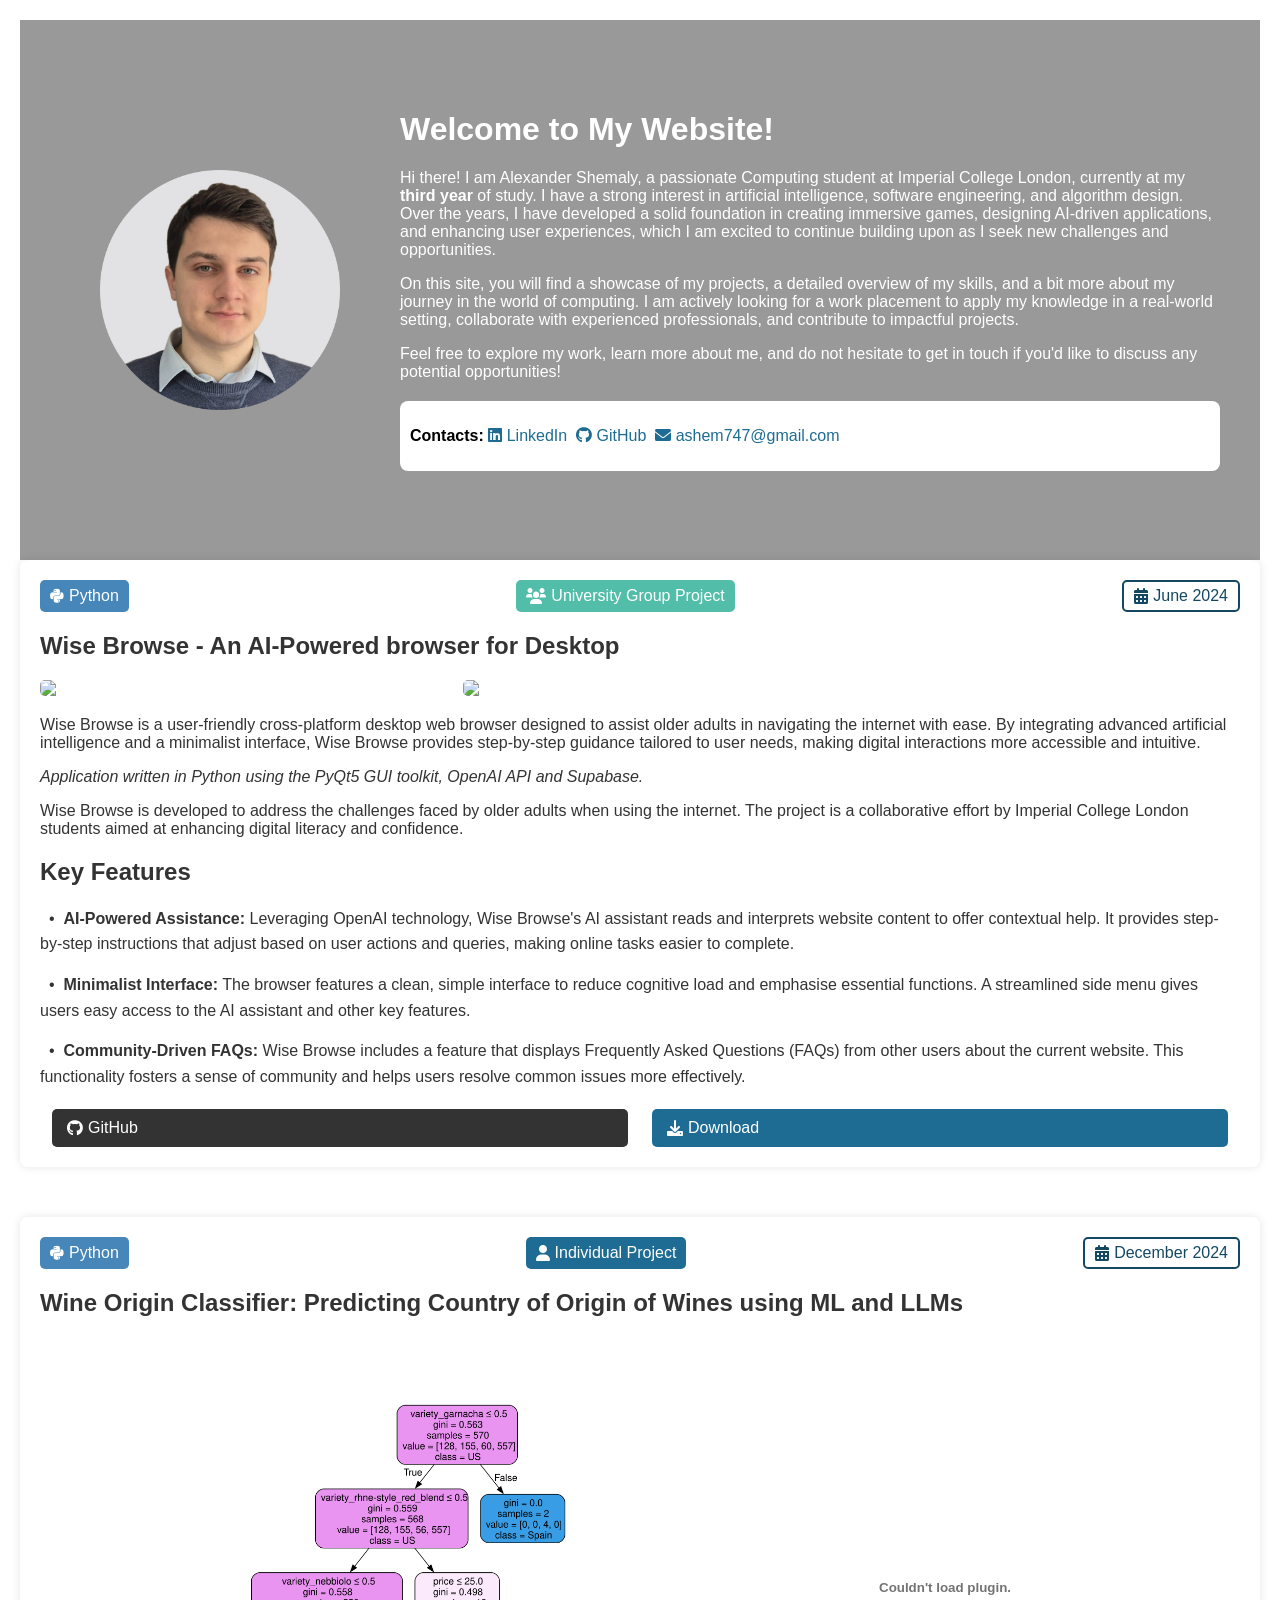
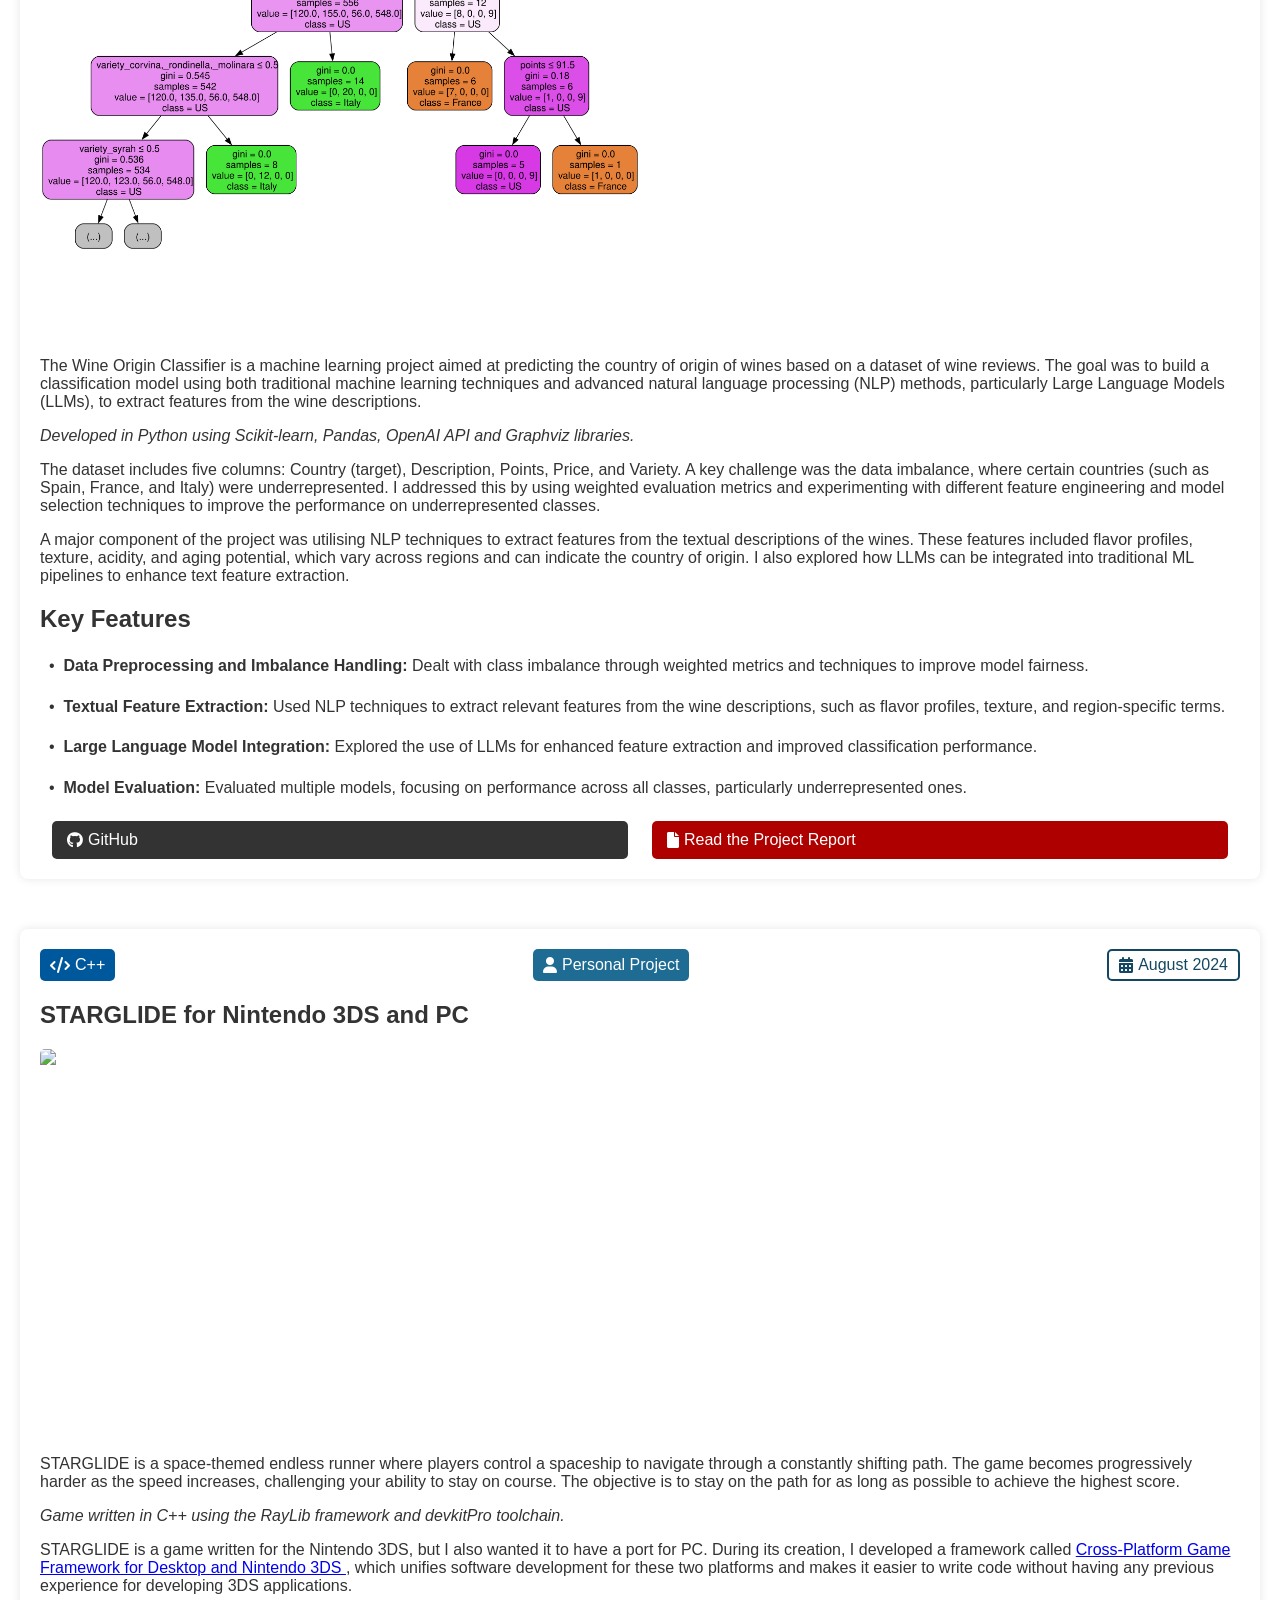
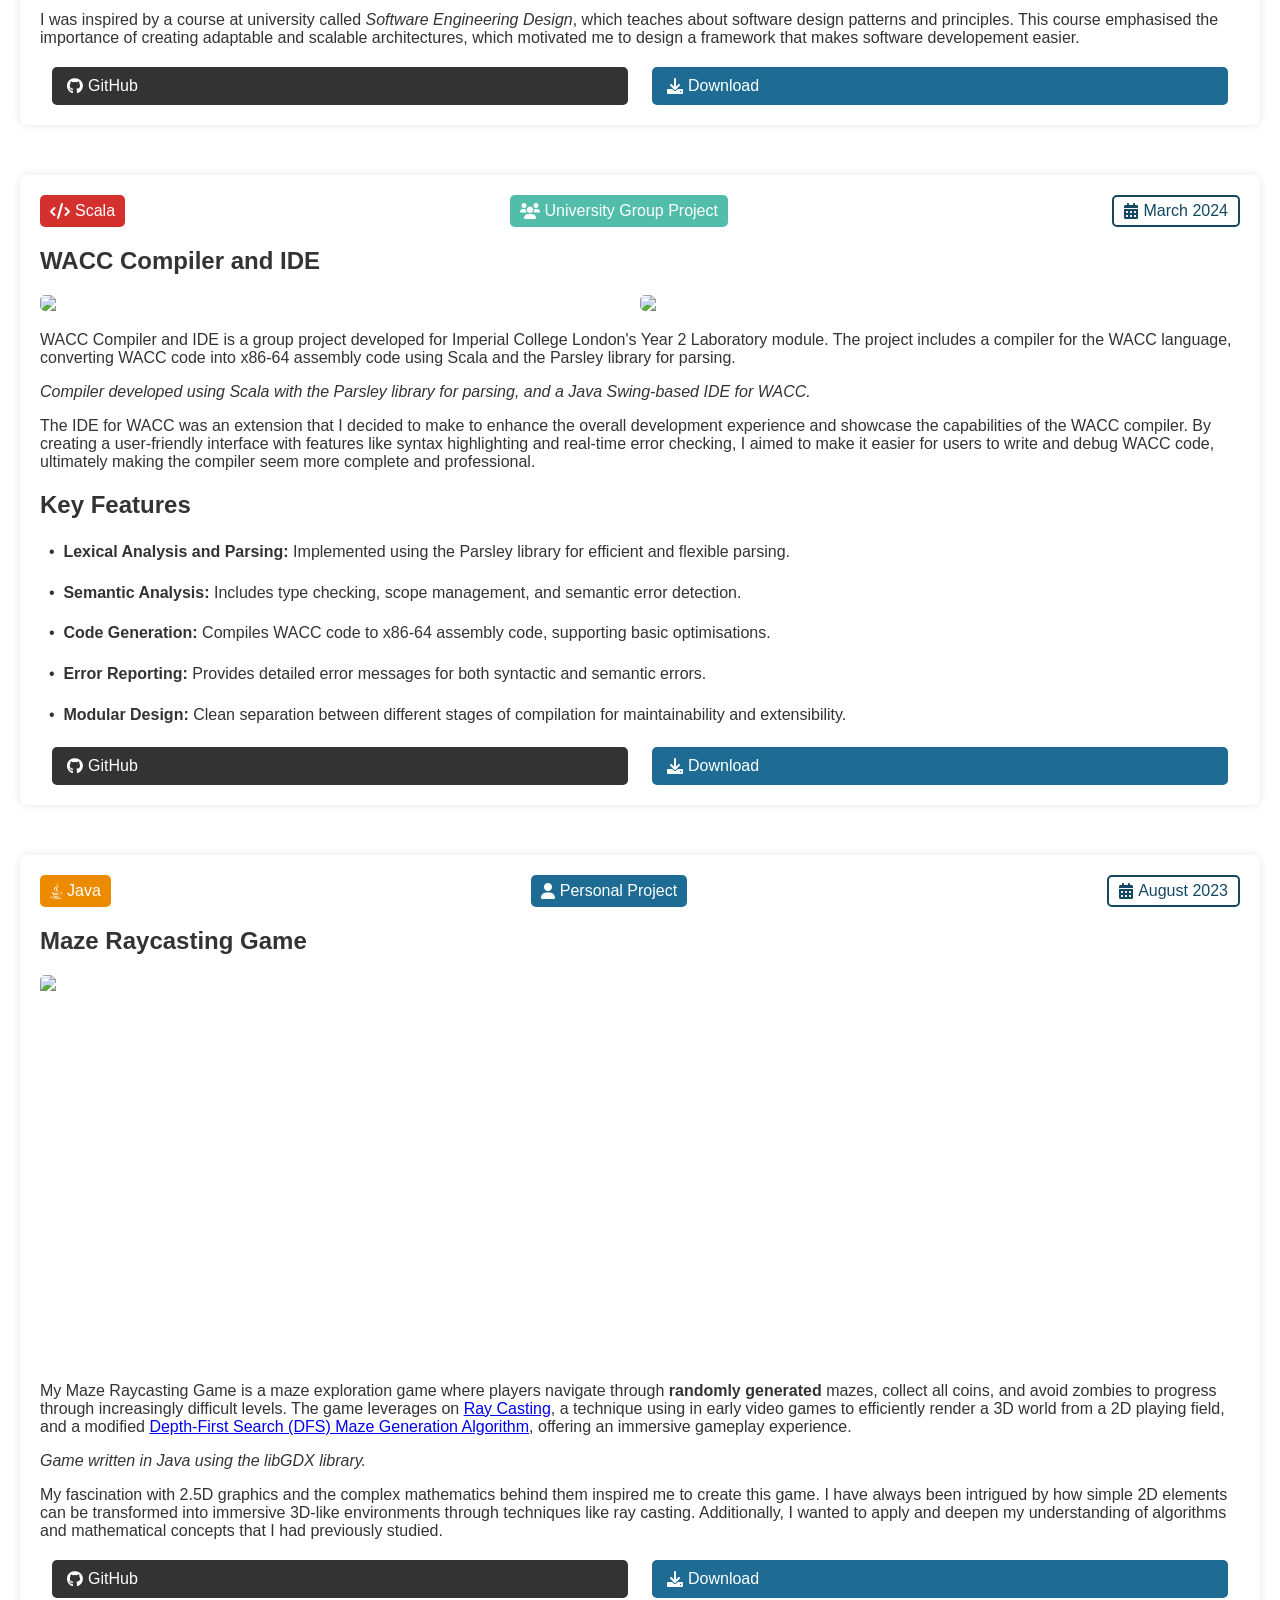
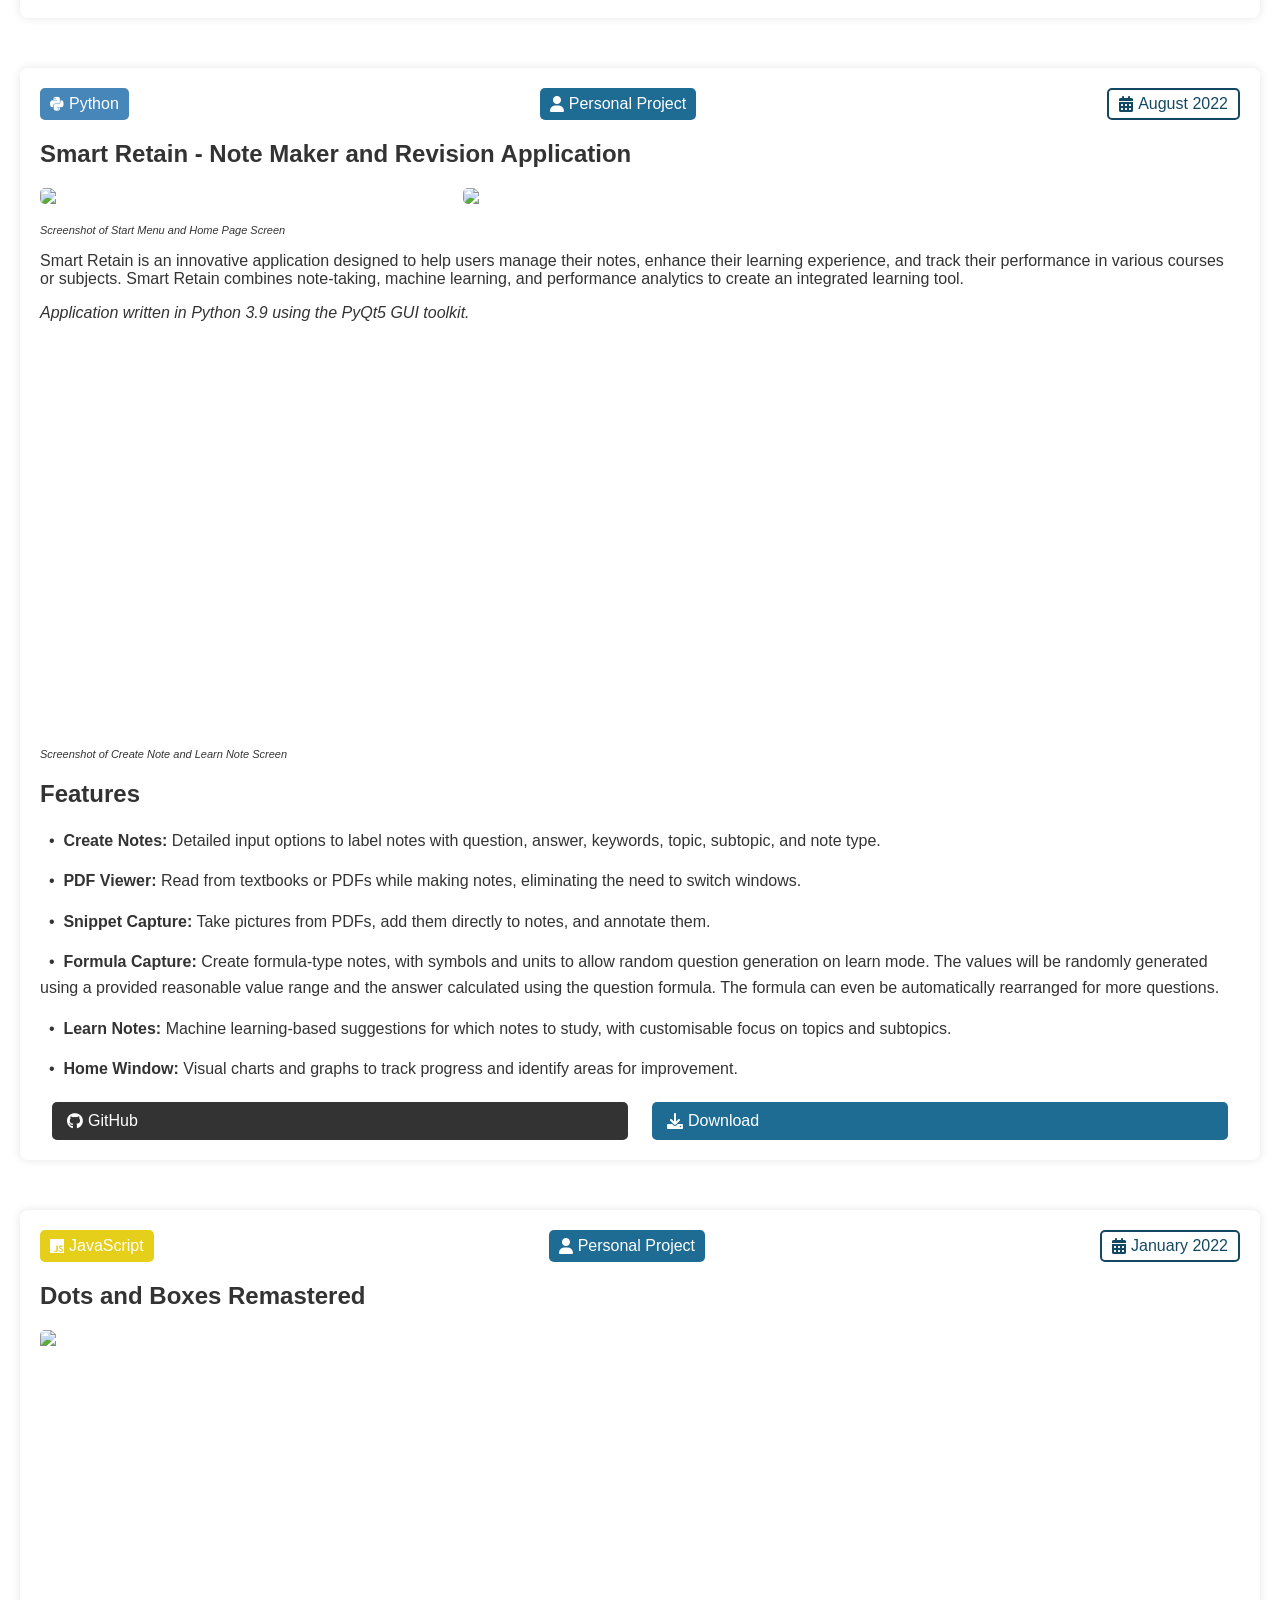
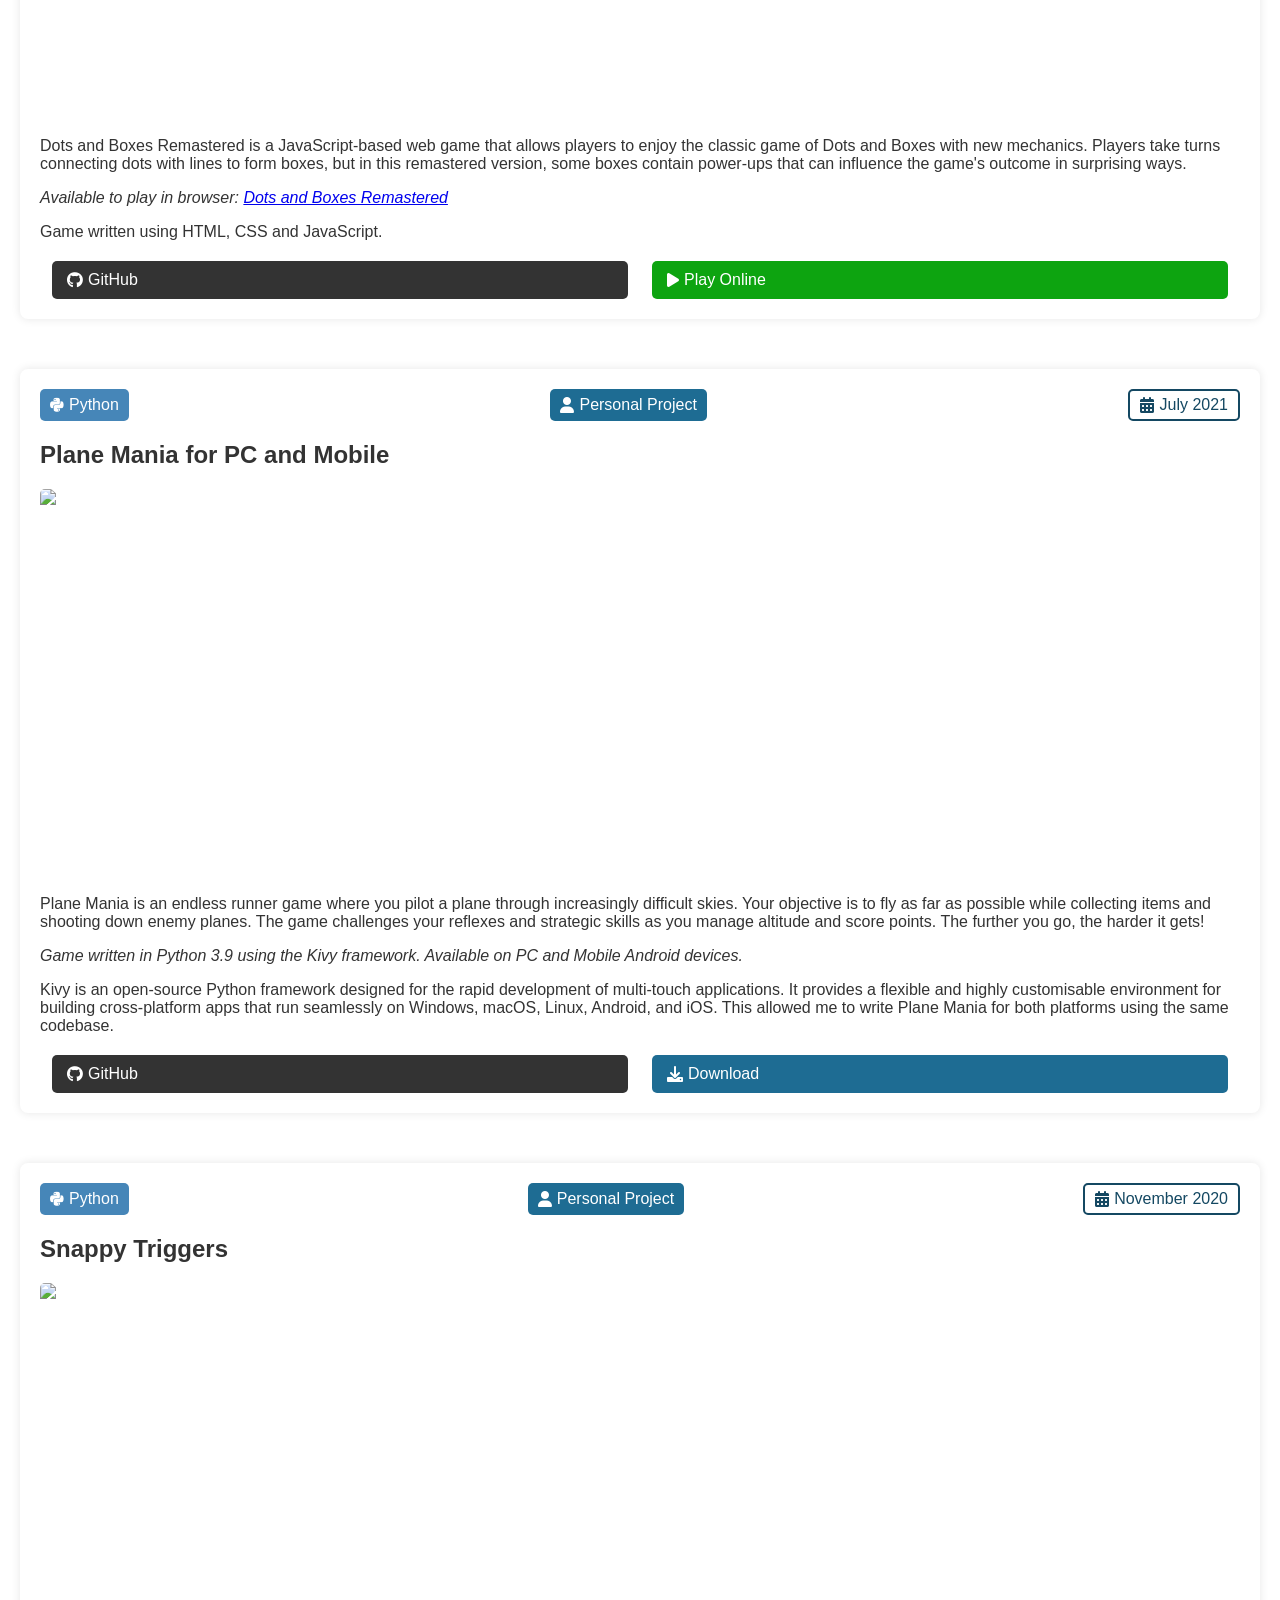
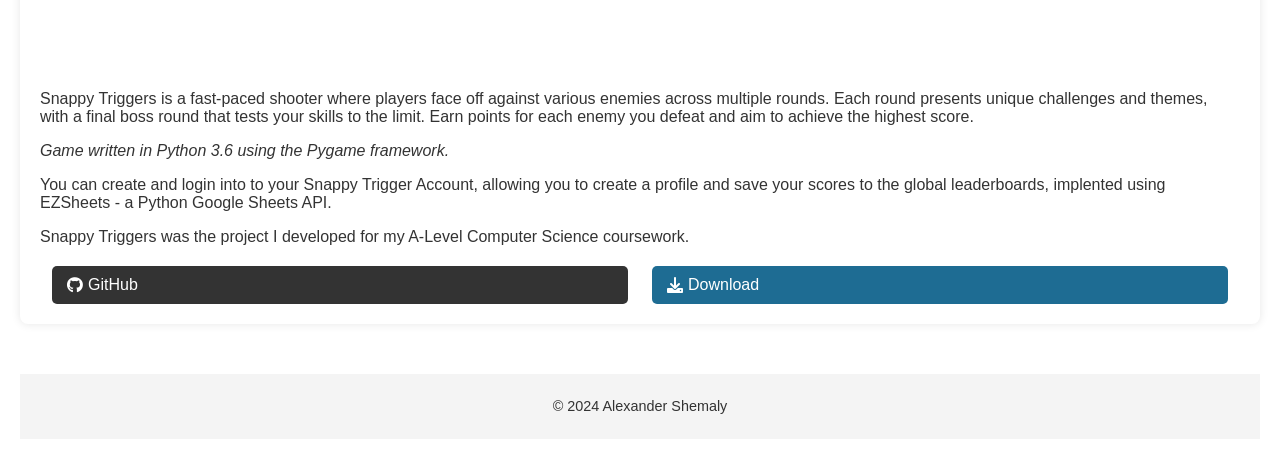
==== index.html @ 6d87bcf4 "Added Wine Origin Predictor Project" ====
<!DOCTYPE html>
<html lang="en">
<head>
    <meta charset="UTF-8">
    <meta name="viewport" content="width=device-width, initial-scale=1.0">
    <title>Alex Shem - Computing Portfolio</title>
    <link rel="stylesheet" href="styles.css">
    <link rel="icon" href="assets/icon.ico" type="image/x-icon">
    <link rel="stylesheet" href="https://cdnjs.cloudflare.com/ajax/libs/font-awesome/6.0.0-beta3/css/all.min.css">
</head>
<body>
    <div class="container">
        <img src="assets/Profile.png" class="image" id="profile">
        <div class="text">
            <h1>Welcome to My Website!</h1>
            <p>
                Hi there! I am Alexander Shemaly, a passionate Computing student at Imperial College London,
                currently at my <b>third year</b> of study. I have a strong interest in artificial intelligence, 
                software engineering, and algorithm design. Over the years, I have developed a solid foundation 
                in creating immersive games, designing AI-driven applications, and enhancing user experiences, 
                which I am excited to continue building upon as I seek new challenges and opportunities.
            </p>
            <p>
                On this site, you will find a showcase of my projects, a detailed overview of my skills, and a bit more
                about my journey in the world of computing. I am actively looking for a work placement to apply my knowledge
                in a real-world setting, collaborate with experienced professionals, and contribute to impactful projects.
            </p>
            <p>
                Feel free to explore my work, learn more about me, and do not hesitate to get in touch if you'd like to
                discuss any potential opportunities!
            </p>
            <div class="contact-info">
                <p><b>Contacts:</b>
                    <a href="https://www.linkedin.com/in/alexander-shemaly-24149a252/" class="contact-link">
                        <i class="fab fa-linkedin"></i> LinkedIn&nbsp
                    </a>
                    <a href="https://github.com/AlexShem247" class="contact-link">
                        <i class="fab fa-github"></i> GitHub&nbsp
                    </a>
                    <a href="mailto:ashem747@gmail.com" class="contact-link">
                        <i class="fas fa-envelope"></i> ashem747@gmail.com
                    </a>
                </p>
            </div>
        </div>
    </div>

        <div class="project">
            <div class="project-header">
                <div class="language" style="background: #4686b8">
                    <i class="fa-brands fa-python"></i> Python
                </div>
                <div class="project-type" style="background: #52bda9">
                    <i class="fas fa-users"></i>University Group Project
                </div>
                <div class="date">
                    <i class="fas fa-calendar-alt"></i> June 2024
                </div>
            </div>
            <h2 class="project-name">Wise Browse - An AI-Powered browser for Desktop</h2>
            <div class="project-images">
                <img src="assets/wiseBrowsePromotional.png" class="image-1">
                <img src="assets/wiseBrowseHome.png" class="image-2">
            </div>
            <div class="project-description">
                <p>
                    Wise Browse is a user-friendly cross-platform desktop web browser designed to assist older
                    adults in navigating the internet with ease. By integrating advanced artificial
                    intelligence and a minimalist interface, Wise Browse provides step-by-step
                    guidance tailored to user needs, making digital interactions more accessible
                    and intuitive.
                </p>
                <p>
                    <i>Application written in Python using the PyQt5 GUI toolkit, OpenAI API and Supabase.</i>
                </p>
    
                <p>
                    Wise Browse is developed to address the challenges faced by older adults when using the
                    internet. The project is a collaborative effort by Imperial College London students
                    aimed at enhancing digital literacy and confidence. 
                </p>

                <div class="features-container">
                    <h2>Key Features</h2>
                    <ul class="features-list">
                        <li>&nbsp;&nbsp;•&nbsp;&nbsp;<b>AI-Powered Assistance:</b> Leveraging OpenAI technology, Wise Browse's AI assistant reads and interprets website content to offer contextual help. It provides step-by-step instructions that adjust based on user actions and queries, making online tasks easier to complete.</li>
                        <li>&nbsp;&nbsp;•&nbsp;&nbsp;<b>Minimalist Interface:</b> The browser features a clean, simple interface to reduce cognitive load and emphasise essential functions. A streamlined side menu gives users easy access to the AI assistant and other key features.</li>
                        <li>&nbsp;&nbsp;•&nbsp;&nbsp;<b>Community-Driven FAQs:</b> Wise Browse includes a feature that displays Frequently Asked Questions (FAQs) from other users about the current website. This functionality fosters a sense of community and helps users resolve common issues more effectively.</li>
                    </ul>
                </div>

            </div>
            <div class="project-buttons">
                <a href="https://github.com/AlexShem247/wise-browse" class="button github-button" target="_blank">
                    <i class="fab fa-github"></i> GitHub
                </a>
                <a href="https://github.com/AlexShem247/wise-browse/releases" class="button download-button" target="_blank">
                    <i class="fas fa-download"></i> Download
                </a>
            </div>
        </div>

        <div class="project">
            <div class="project-header">
                <div class="language" style="background: #4686b8">
                    <i class="fa-brands fa-python"></i> Python
                </div>
                <div class="project-type">
                    <i class="fas fa-user"></i> Individual Project
                </div>
                <div class="date">
                    <i class="fas fa-calendar-alt"></i> December 2024
                </div>
            </div>
            <h2 class="project-name">Wine Origin Classifier: Predicting Country of Origin of Wines using ML and LLMs</h2>
            <div class="project-images">
                <img src="assets/decision_tree.png" class="image-3">
                <embed src="assets/report.pdf" width="600" height="500" type="application/pdf">
            </div>
            <div class="project-description">
                <p>
                    The Wine Origin Classifier is a machine learning project aimed at predicting the country of origin of wines based on a dataset of wine reviews. 
                    The goal was to build a classification model using both traditional machine learning techniques and advanced natural language processing (NLP) methods, 
                    particularly Large Language Models (LLMs), to extract features from the wine descriptions.
                </p>
                <p>
                    <i>Developed in Python using Scikit-learn, Pandas, OpenAI API and Graphviz libraries.</i>
                </p>
            
                <p>
                    The dataset includes five columns: Country (target), Description, Points, Price, and Variety. 
                    A key challenge was the data imbalance, where certain countries (such as Spain, France, and Italy) were underrepresented. 
                    I addressed this by using weighted evaluation metrics and experimenting with different feature engineering and model selection techniques to improve the performance on underrepresented classes.
                </p>
            
                <p>
                    A major component of the project was utilising NLP techniques to extract features from the textual descriptions of the wines. 
                    These features included flavor profiles, texture, acidity, and aging potential, which vary across regions and can indicate the country of origin.
                    I also explored how LLMs can be integrated into traditional ML pipelines to enhance text feature extraction.
                </p>
            
                <div class="features-container">
                    <h2>Key Features</h2>
                    <ul class="features-list">
                        <li>&nbsp;&nbsp;•&nbsp;&nbsp;<b>Data Preprocessing and Imbalance Handling:</b> Dealt with class imbalance through weighted metrics and techniques to improve model fairness.</li>
                        <li>&nbsp;&nbsp;•&nbsp;&nbsp;<b>Textual Feature Extraction:</b> Used NLP techniques to extract relevant features from the wine descriptions, such as flavor profiles, texture, and region-specific terms.</li>
                        <li>&nbsp;&nbsp;•&nbsp;&nbsp;<b>Large Language Model Integration:</b> Explored the use of LLMs for enhanced feature extraction and improved classification performance.</li>
                        <li>&nbsp;&nbsp;•&nbsp;&nbsp;<b>Model Evaluation:</b> Evaluated multiple models, focusing on performance across all classes, particularly underrepresented ones.</li>                    </ul>
                </div>
    
            </div>
            <div class="project-buttons">
                <a href="https://github.com/AlexShem247/wine-origin-classifier" class="button github-button" target="_blank">
                    <i class="fab fa-github"></i> GitHub
                </a>
                <a href="https://github.com/AlexShem247/wine-origin-classifier/blob/main/report/report.pdf" class="button read-button" target="_blank">
                    <i class="fa-solid fa-file"></i> Read the Project Report
                </a>
            </div>
        </div>
    
    <div class="project">
        <div class="project-header">
            <div class="language" style="background: #00589c">
                <i class="fas fa-code"></i> C++
            </div>
            <div class="project-type">
                <i class="fas fa-user"></i> Personal Project
            </div>
            <div class="date">
                <i class="fas fa-calendar-alt"></i> August 2024
            </div>
        </div>
        <h2 class="project-name">STARGLIDE for Nintendo 3DS and PC</h2>
        <div class="project-images">
            <img src="assets/starglideHome.png" class="image-1">
            <video autoplay loop muted width="100%" class="image-2" poster="assets/starglideThumbnail.png">
                <source src="assets/starglideDemo.webm" type="video/webm">
                Your browser does not support the video tag.
            </video>
        </div>
        <div class="project-description">
            <p>
                STARGLIDE is a space-themed endless runner where players control a spaceship to
                navigate through a constantly shifting path. The game becomes progressively
                harder as the speed increases, challenging your ability to stay on course.
                The objective is to stay on the path for as long as possible to achieve the
                highest score.
            </p>
            <p>
                <i>Game written in C++ using the RayLib framework and devkitPro toolchain.</i>
            </p>

            <p>
                STARGLIDE is a game written for the Nintendo 3DS, but I also wanted it to have
                a port for PC. During its creation, I developed a framework called
                <a href="https://github.com/AlexShem247/desktop-3ds-game-framework">
                    Cross-Platform Game Framework for Desktop and Nintendo 3DS
                </a>
                , which unifies software
                development for these two platforms and makes it easier to write code without having any previous
                experience for developing 3DS applications.
            </p>

            <p>
                I was inspired by a course at university called <i>Software Engineering Design</i>, which teaches about
                software design patterns and principles. This course emphasised the importance of creating adaptable
                and scalable architectures, which motivated me to design a framework that makes software developement easier.
            </p>
        </div>
        <div class="project-buttons">
            <a href="https://github.com/AlexShem247/starglide-3ds" class="button github-button" target="_blank">
                <i class="fab fa-github"></i> GitHub
            </a>
            <a href="https://github.com/AlexShem247/starglide-3ds/releases" class="button download-button" target="_blank">
                <i class="fas fa-download"></i> Download
            </a>
        </div>
    </div>

    <div class="project">
        <div class="project-header">
            <div class="language" style="background: #d4302e">
                <i class="fas fa-code"></i> Scala
            </div>
            <div class="project-type" style="background: #52bda9">
                <i class="fas fa-users"></i>University Group Project
            </div>
            <div class="date">
                <i class="fas fa-calendar-alt"></i> March 2024
            </div>
        </div>
        <h2 class="project-name">WACC Compiler and IDE</h2>
        <div class="project-images">
            <img src="assets/waccEditor.png" class="image-3">
            <img src="assets/waccRun.png" class="image-3">
        </div>
        <div class="project-description">
            <p>
                WACC Compiler and IDE is a group project developed for Imperial College London's Year 2 Laboratory module. 
                The project includes a compiler for the WACC language, converting WACC code into x86-64 assembly code using 
                Scala and the Parsley library for parsing.
            </p>
            <p>
                <i>Compiler developed using Scala with the Parsley library for parsing, and a Java Swing-based IDE for WACC.</i>
            </p>

            <p>
                The IDE for WACC was an extension that I decided to make to enhance the overall development experience and
                showcase the capabilities of the WACC compiler. By creating a user-friendly interface with features like
                syntax highlighting and real-time error checking, I aimed to make it easier for users to write and debug
                WACC code, ultimately making the compiler seem more complete and professional.
            </p>
    
            <div class="features-container">
                <h2>Key Features</h2>
                <ul class="features-list">
                    <li>&nbsp;&nbsp;•&nbsp;&nbsp;<b>Lexical Analysis and Parsing:</b> Implemented using the Parsley library for efficient and flexible parsing.</li>
                    <li>&nbsp;&nbsp;•&nbsp;&nbsp;<b>Semantic Analysis:</b> Includes type checking, scope management, and semantic error detection.</li>
                    <li>&nbsp;&nbsp;•&nbsp;&nbsp;<b>Code Generation:</b> Compiles WACC code to x86-64 assembly code, supporting basic optimisations.</li>
                    <li>&nbsp;&nbsp;•&nbsp;&nbsp;<b>Error Reporting:</b> Provides detailed error messages for both syntactic and semantic errors.</li>
                    <li>&nbsp;&nbsp;•&nbsp;&nbsp;<b>Modular Design:</b> Clean separation between different stages of compilation for maintainability and extensibility.</li>
                </ul>
            </div>

        </div>
        <div class="project-buttons">
            <a href="https://github.com/AlexShem247/wacc-compiler" class="button github-button" target="_blank">
                <i class="fab fa-github"></i> GitHub
            </a>
            <a href="https://github.com/AlexShem247/wacc-compiler/releases" class="button download-button" target="_blank">
                <i class="fas fa-download"></i> Download
            </a>
        </div>
    </div>

    <div class="project">
        <div class="project-header">
            <div class="language" style="background: #ED8B00">
                <i class="fa-brands fa-java"></i> Java
            </div>
            <div class="project-type">
                <i class="fas fa-user"></i> Personal Project
            </div>
            <div class="date">
                <i class="fas fa-calendar-alt"></i> August 2023
            </div>
        </div>
        <h2 class="project-name">Maze Raycasting Game</h2>
        <div class="project-images">
            <img src="assets/raycastingHome.png" class="image-1">
            <video autoplay loop muted width="100%" class="image-2" poster="assets/raycastingThumbnail.png">
                <source src="assets/raycastingDemo.webm" type="video/webm">
                Your browser does not support the video tag.
            </video>
        </div>
        <div class="project-description">
            <p>
                My Maze Raycasting Game is a maze exploration game where players navigate through
                <b>randomly generated</b> mazes, collect all coins, and avoid zombies to progress
                through increasingly difficult levels. The game leverages on
                <a href="https://en.wikipedia.org/wiki/Ray_casting">Ray Casting</a>, a technique using in early video games to efficiently render a 3D world from a 2D
                playing field, and a modified
                <a href = "https://en.wikipedia.org/wiki/Maze_generation_algorithm">Depth-First Search (DFS) Maze Generation Algorithm</a>, offering an immersive gameplay experience.
            </p>
            <p>
                <i>Game written in Java using the libGDX library.</i>
            </p>

            <p>
                My fascination with 2.5D graphics and the complex mathematics behind them inspired me to create this game.
                I have always been intrigued by how simple 2D elements can be transformed into immersive 3D-like environments
                through techniques like ray casting. Additionally, I wanted to apply and deepen my understanding of algorithms
                and mathematical concepts that I had previously studied.
            </p>
        </div>
        <div class="project-buttons">
            <a href="https://github.com/AlexShem247/maze-raycasting-game" class="button github-button" target="_blank">
                <i class="fab fa-github"></i> GitHub
            </a>
            <a href="https://github.com/AlexShem247/maze-raycasting-game/releases" class="button download-button" target="_blank">
                <i class="fas fa-download"></i> Download
            </a>
        </div>
    </div>

    <div class="project">
        <div class="project-header">
            <div class="language" style="background: #4686b8">
                <i class="fa-brands fa-python"></i> Python
            </div>
            <div class="project-type">
                <i class="fas fa-user"></i> Personal Project
            </div>
            <div class="date">
                <i class="fas fa-calendar-alt"></i> August 2022
            </div>
        </div>
        <h2 class="project-name">Smart Retain - Note Maker and Revision Application</h2>
        <div class="project-images">
            <img src="assets/smartRetainMenu.png" class="image-1">
            <img src="assets/smartRetainHome.png" class="image-2">
        </div>
        <div class="project-description">
            <p class = "imageDesc">Screenshot of Start Menu and Home Page Screen</p>
            <p>
                Smart Retain is an innovative application designed to help users manage their notes, enhance
                their learning experience, and track their performance in various courses or subjects. Smart
                Retain combines note-taking, machine learning, and performance analytics to create an integrated
                learning tool.
            </p>
            <p>
                <i>Application written in Python 3.9 using the PyQt5 GUI toolkit.</i>
            </p>

            <div class="project-images">
                <video autoplay loop muted width="100%" class="image-2" poster="assets/smartRetainEditThumbnail.png">
                    <source src="assets/smartRetainEditDemo.webm" type="video/webm">
                    Your browser does not support the video tag.
                </video>
            <video autoplay loop muted width="100%" class="image-1" poster="assets/smartRetainLearnThumbnail.png">
                <source src="assets/smartRetainLearnDemo.webm" type="video/webm">
                Your browser does not support the video tag.
            </video>
            </div>
            <p class = "imageDesc">Screenshot of Create Note and Learn Note Screen</p>

            <p>
                <div class="features-container">
                    <h2>Features</h2>
                    <ul class="features-list">
                        <li>&nbsp&nbsp•&nbsp&nbsp<b>Create Notes:</b> Detailed input options to label notes with question, answer, keywords, topic, subtopic, and note type.</li>
                        <li>&nbsp&nbsp•&nbsp&nbsp<b>PDF Viewer:</b> Read from textbooks or PDFs while making notes, eliminating the need to switch windows.</li>
                        <li>&nbsp&nbsp•&nbsp&nbsp<b>Snippet Capture:</b> Take pictures from PDFs, add them directly to notes, and annotate them.</li>
                        <li>&nbsp&nbsp•&nbsp&nbsp<b>Formula Capture:</b> Create formula-type notes, with symbols and units to allow random question generation on learn mode. The values will 
                            be randomly generated using a provided reasonable value range and the answer calculated using the question formula. The formula can even be automatically rearranged for more questions.</li>
                        <li>&nbsp&nbsp•&nbsp&nbsp<b>Learn Notes:</b> Machine learning-based suggestions for which notes to study, with customisable focus on topics and subtopics.</li>
                        <li>&nbsp&nbsp•&nbsp&nbsp<b>Home Window:</b> Visual charts and graphs to track progress and identify areas for improvement.</li>
                    </ul>
                </div>
            </p>
        </div>
        <div class="project-buttons">
            <a href="https://github.com/AlexShem247/note-and-flashcard-maker" class="button github-button" target="_blank">
                <i class="fab fa-github"></i> GitHub
            </a>
            <a href="https://github.com/AlexShem247/note-and-flashcard-maker/releases" class="button download-button" target="_blank">
                <i class="fas fa-download"></i> Download
            </a>
        </div>
    </div>

    <div class="project">
        <div class="project-header">
            <div class="language" style="background: #e6cf1b">
                <i class="fa-brands fa-js"></i> JavaScript
            </div>
            <div class="project-type">
                <i class="fas fa-user"></i> Personal Project
            </div>
            <div class="date">
                <i class="fas fa-calendar-alt"></i> January 2022
            </div>
        </div>
        <h2 class="project-name">Dots and Boxes Remastered</h2>
        <div class="project-images">
            <img src="assets/dotsAndBoxesLogo.png" class="image-1">
            <video autoplay loop muted width="100%" class="image-2" poster="assets/dotsAndBoxesThumbnail.png">
                <source src="assets/dotsAndBoxesDemo.webm" type="video/webm">
                Your browser does not support the video tag.
            </video>
        </div>
        <div class="project-description">
            <p>
                Dots and Boxes Remastered is a JavaScript-based web game that allows players to enjoy the classic
                game of Dots and Boxes with new mechanics. Players take turns connecting dots with lines to form boxes,
                but in this remastered version, some boxes contain power-ups that can influence the game's outcome in
                surprising ways.
            </p>
            <p>
                <i>Available to play in browser: <a href="https://alexshem247.github.io/dots-and-boxes-remastered/">Dots and Boxes Remastered</a></i>
            </p>

            <p>
                Game written using HTML, CSS and JavaScript. 
            </p>
        </div>
        <div class="project-buttons">
            <a href="https://github.com/AlexShem247/dots-and-boxes-remastered" class="button github-button" target="_blank">
                <i class="fab fa-github"></i> GitHub
            </a>
            <a href="https://alexshem247.github.io/dots-and-boxes-remastered/" class="button play-button" target="_blank">
                <i class="fas fa-play"></i> Play Online
            </a>
        </div>
    </div>

    <div class="project">
        <div class="project-header">
            <div class="language" style="background: #4686b8">
                <i class="fa-brands fa-python"></i> Python
            </div>
            <div class="project-type">
                <i class="fas fa-user"></i> Personal Project
            </div>
            <div class="date">
                <i class="fas fa-calendar-alt"></i> July 2021
            </div>
        </div>
        <h2 class="project-name">Plane Mania for PC and Mobile</h2>
        <div class="project-images">
            <img src="assets/planeManiaHome.png" class="image-1">
            <video autoplay loop muted width="100%" class="image-2" poster="assets/planeManiaThumbnail.png">
                <source src="assets/planeManiaDemo.webm" type="video/webm">
                Your browser does not support the video tag.
            </video>
        </div>
        <div class="project-description">
            <p>
                Plane Mania is an endless runner game where you pilot a plane through increasingly difficult skies.
                Your objective is to fly as far as possible while collecting items and shooting down enemy planes.
                The game challenges your reflexes and strategic skills as you manage altitude and score points.
                The further you go, the harder it gets!
            </p>

            <p>
                <i>Game written in Python 3.9 using the Kivy framework. Available on PC and Mobile Android devices.</i>
            </p>
            <p>
                Kivy is an open-source Python framework designed for the rapid development of multi-touch applications.
                It provides a flexible and highly customisable environment for building cross-platform apps that run
                seamlessly on Windows, macOS, Linux, Android, and iOS. This allowed me to write Plane Mania for both
                platforms using the same codebase.
            </p>
        </div>
        <div class="project-buttons">
            <a href="https://github.com/AlexShem247/plane-mania" class="button github-button" target="_blank">
                <i class="fab fa-github"></i> GitHub
            </a>
            <a href="https://github.com/AlexShem247/plane-mania/releases" class="button download-button" target="_blank">
                <i class="fas fa-download"></i> Download
            </a>
        </div>
    </div>

    <div class="project">
        <div class="project-header">
            <div class="language" style="background: #4686b8">
                <i class="fa-brands fa-python"></i> Python
            </div>
            <div class="project-type">
                <i class="fas fa-user"></i> Personal Project
            </div>
            <div class="date">
                <i class="fas fa-calendar-alt"></i> November 2020
            </div>
        </div>
        <h2 class="project-name">Snappy Triggers</h2>
        <div class="project-images">
            <img src="assets/snappyTriggersHome.png" class="image-1">
            <video autoplay loop muted width="100%" class="image-2" poster="assets/snappyTriggersThumbnail.png">
                <source src="assets/snappyTriggersDemo.webm" type="video/webm">
                Your browser does not support the video tag.
            </video>
        </div>
        <div class="project-description">
            <p>
                Snappy Triggers is a fast-paced shooter where players face off against various enemies across multiple
                rounds. Each round presents unique challenges and themes, with a final boss round that tests your skills
                to the limit. Earn points for each enemy you defeat and aim to achieve the highest score.
            </p>

            <p>
                <i>Game written in Python 3.6 using the Pygame framework.</i>
            </p>
            <p>
                You can create and login into to your Snappy Trigger Account, allowing you to create
                a profile and save your scores to the global leaderboards, implented using EZSheets -
                a Python Google Sheets API.
            </p>
            <p>Snappy Triggers was the project I developed for my A-Level Computer Science coursework.</p>
        </div>
        <div class="project-buttons">
            <a href="https://github.com/AlexShem247/snappy-triggers" class="button github-button" target="_blank">
                <i class="fab fa-github"></i> GitHub
            </a>
            <a href="https://github.com/AlexShem247/snappy-triggers/releases" class="button download-button" target="_blank">
                <i class="fas fa-download"></i> Download
            </a>
        </div>
    </div>
    
</body>
<footer>
    <p>&copy; 2024 Alexander Shemaly</p>
</footer>
</html>
---- styles.css ----
body {
    font-family: Arial, sans-serif;
    margin: 20px;
    color: #333;
}

header {
    background-color: #f4f4f4;
    padding: 10px;
    text-align: center;
}

main {
    margin: 20px 0;
}

footer {
    background-color: #f4f4f4;
    padding: 10px;
    text-align: center;
    font-size: 0.9em;
}

#profile {
    width: 20%; /* Adjust the percentage as needed */
    height: auto; /* Maintain aspect ratio */
    margin-left: 5%; /* Space between the image and text */
    margin-right: 5%; /* Space between the image and text */
}

.container {
    display: flex;
    align-items: center;
    background-image: url("assets/london.png"); /* Path to your background image */
    background-size: cover; /* Scale the image to cover the container */
    background-position: center; /* Center the image within the container */
    background-repeat: no-repeat; /* Prevent the image from repeating */
    padding: 20px; /* Add some padding to make sure content doesn't touch edges */
    background-color: rgba(0, 0, 0, 0.4);
    background-blend-mode: multiply;
    min-height: 500px;
}



.text {
    color: white;
    max-width: calc(70% - 20px);
}

.project {
    background: #fff;
    padding: 20px;
    border-radius: 8px;
    box-shadow: 0 0 10px rgba(0, 0, 0, 0.1);
    max-width: 1200px;
    margin: 0 auto;
    margin-bottom: 50px;
}

.project-header {
    display: flex;
    justify-content: space-between;
    margin-bottom: 20px;
}

.project-header div {
    display: flex;
    align-items: center;
    padding: 5px 10px;
    border-radius: 5px;
}

.project-header i {
    margin-right: 5px;
}

.language {
    background: #1e6c93; 
    color: white;
}

.project-type {
    background: #1e6c93;
    color: white;
}

.date {
    background: white; 
    color: #144862;
    border-color: #144862;
    border-style: solid;
    border-width: 2px;
}

.project-name {
    font-size: 24px;
    margin-bottom: 20px;
}

.project-images {
    display: flex;
    margin-bottom: 20px;
}

.project-images img {
    border-radius: 5px;
    margin-right: 10px;
}

.image-1 {
    width: 35%; 
}

.image-2 {
    width: 65%;
}

.image-3 {
    width: 50%;
}

.project-description {
    margin-bottom: 20px;
}

.project-buttons {
    display: flex;
    justify-content: space-between;
}

.button {
    display: flex;
    align-items: center;
    text-decoration: none;
    color: #fff;
    padding: 10px 15px;
    border-radius: 5px;
    font-size: 16px;
    width: 50%;
    margin-left: 1%;
    margin-right: 1%;
}

.github-button {
    background: #333; /* GitHub button background */
}

.download-button {
    background: #1e6c93; /* Download button background */
}

.play-button {
    background: #0da410; /* Download button background */
}

.read-button {
    background: #af0000; /* Download button background */
}

.button i {
    margin-right: 5px;
}

.contact-info {
    background-color: #fff; /* White background */
    color: #000; /* Black text */
    border-radius: 8px; /* Optional: rounded corners */
    padding: 10px;
    height: 50px;
    margin: 20px auto; /* Center horizontally with margin */
}

.contact-info a {
    color: #1e6c93; /* Blue color for links */
    text-decoration: none; /* Remove underline from links */
}

.contact-info a:hover {
    text-decoration: underline; /* Underline on hover */
}

.features-list {
    list-style-type: none;
    padding: 0;
}

.features-list li {
    margin-bottom: 15px;
    line-height: 1.6;
}

.imageDesc {
    font-size: 11px;
    font-style: italic;
}
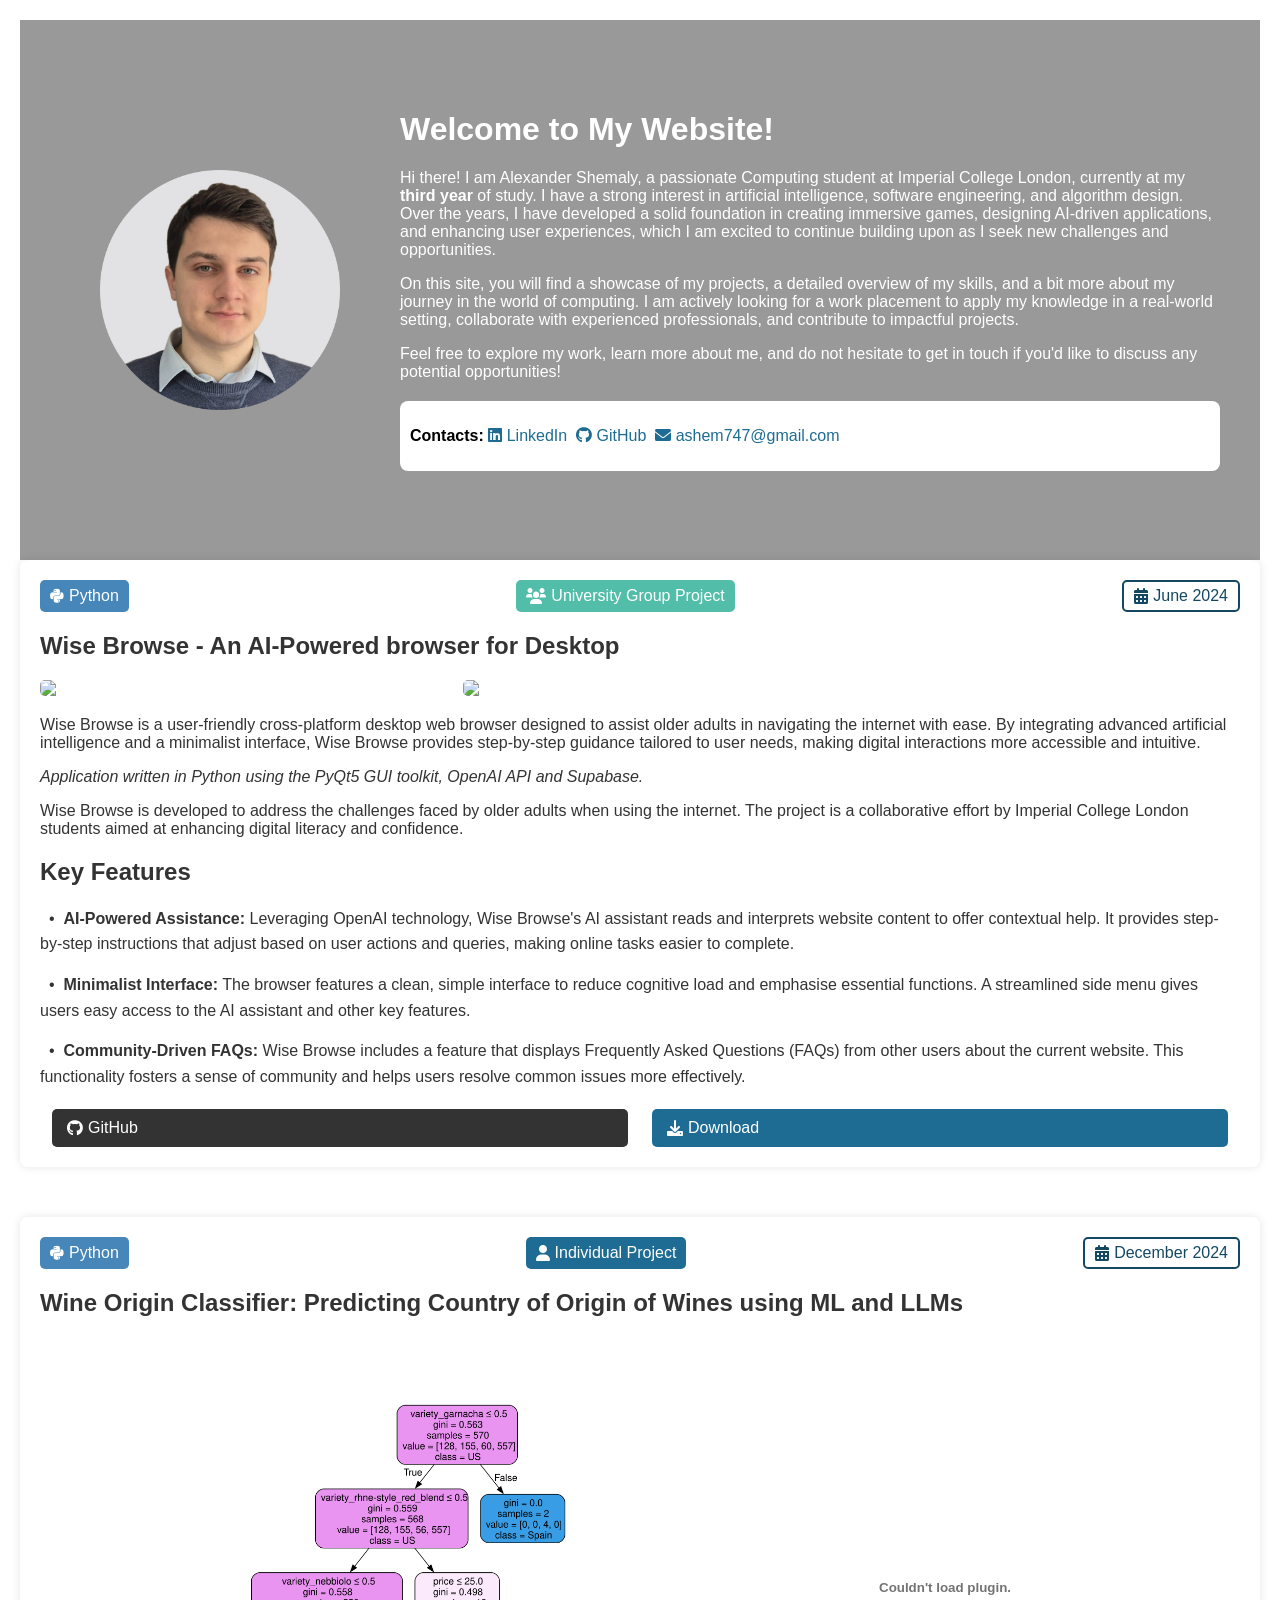
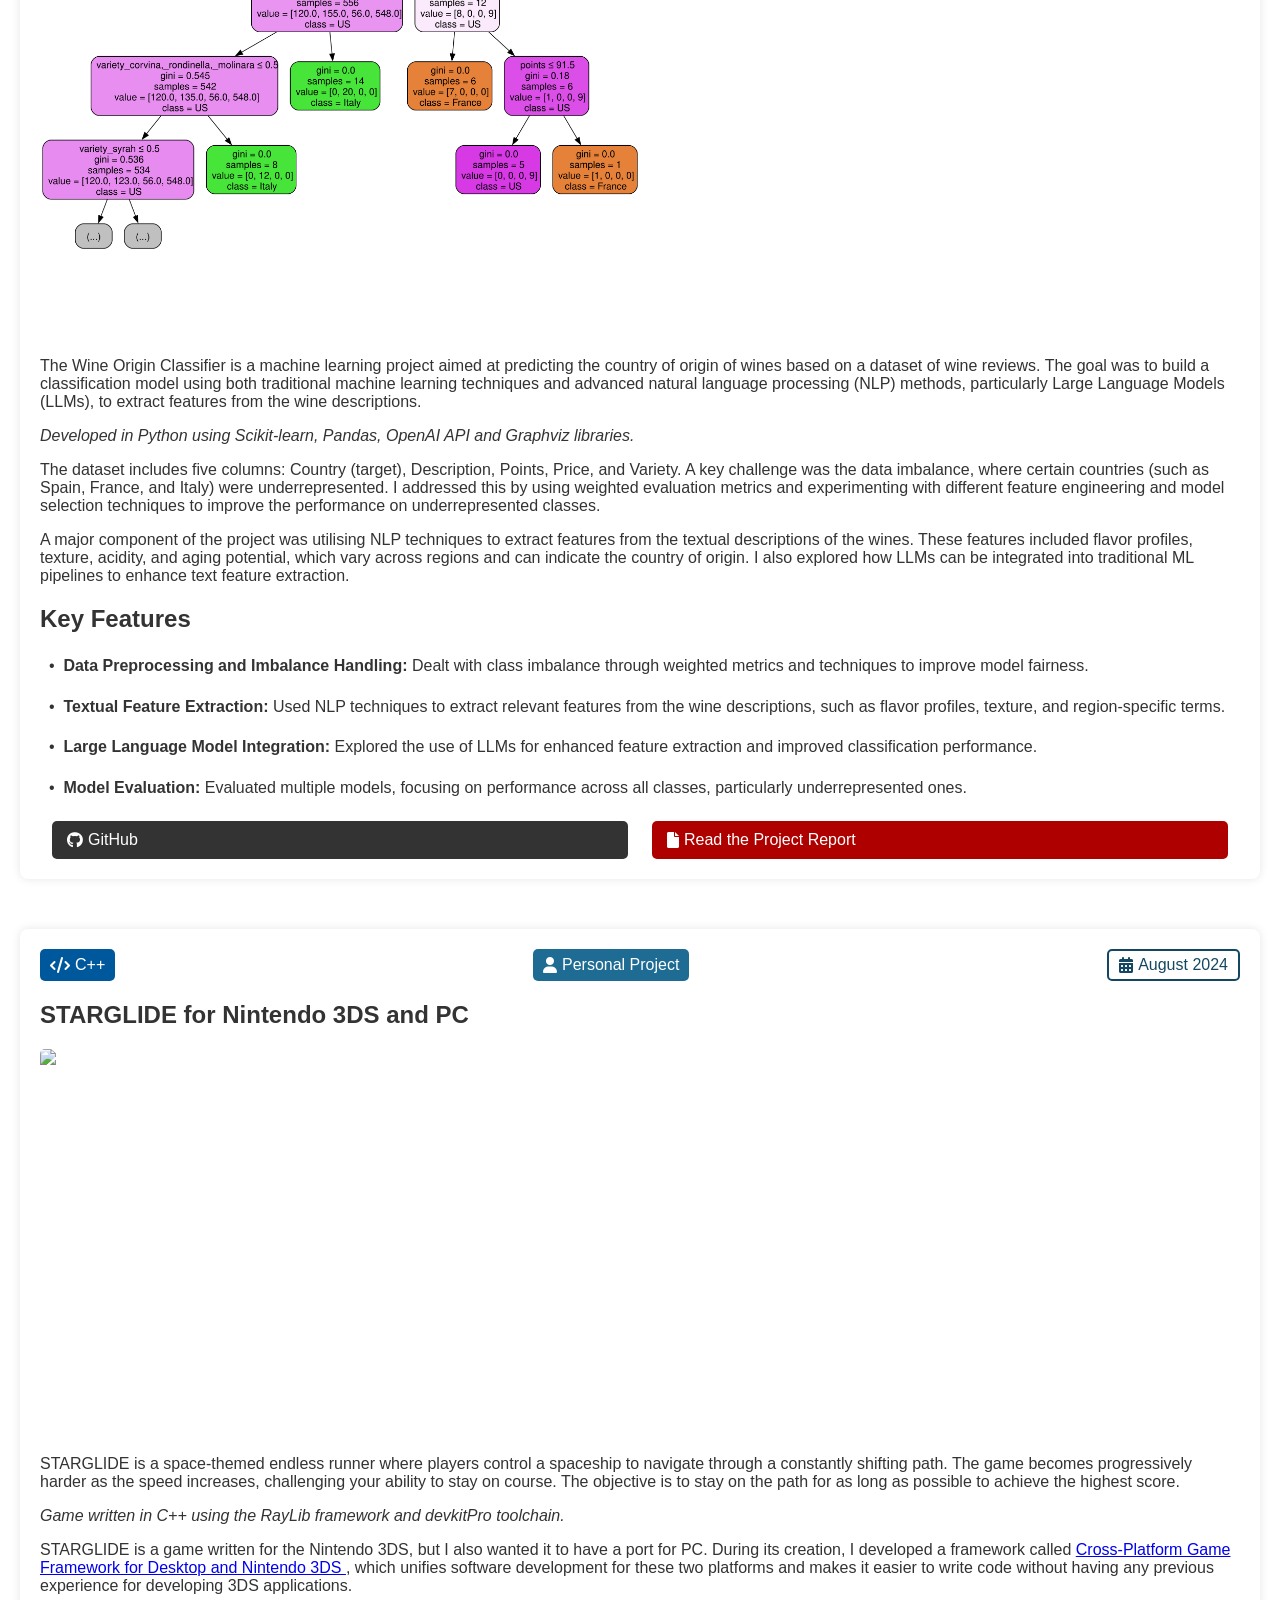
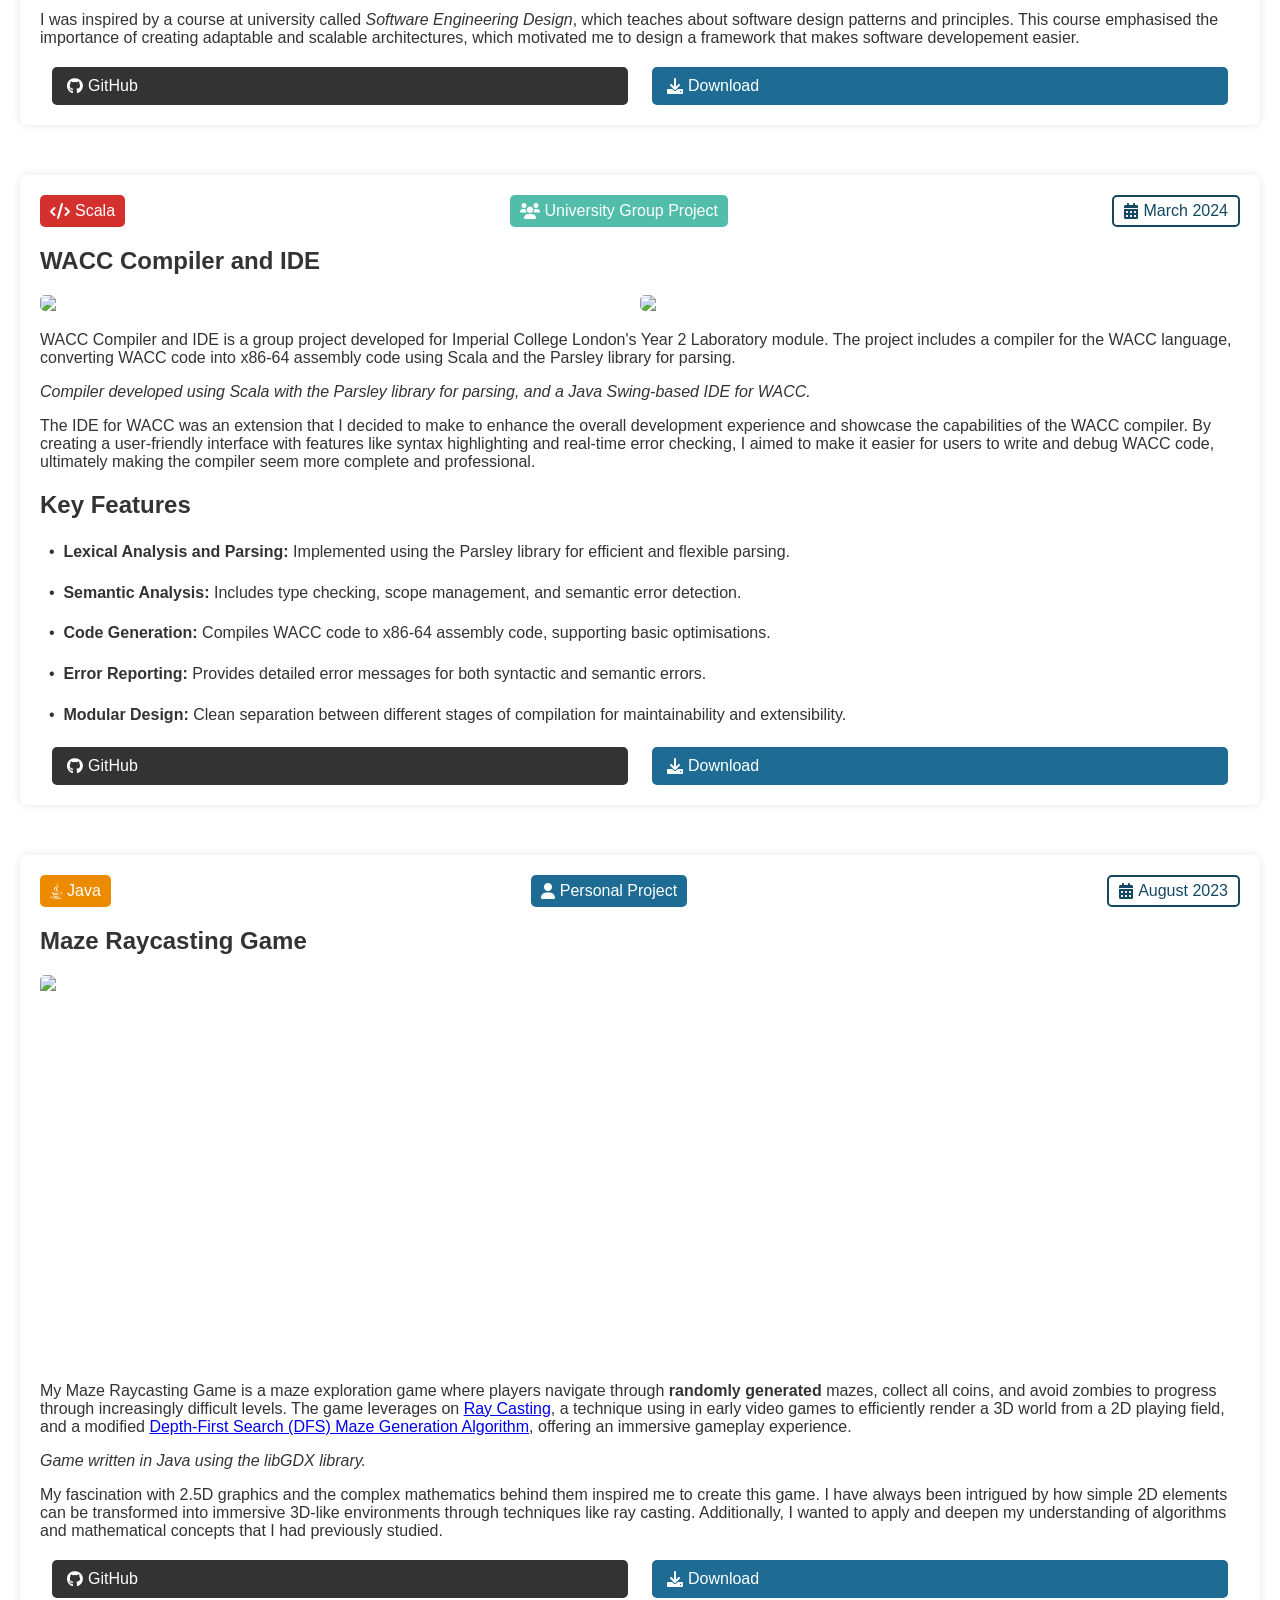
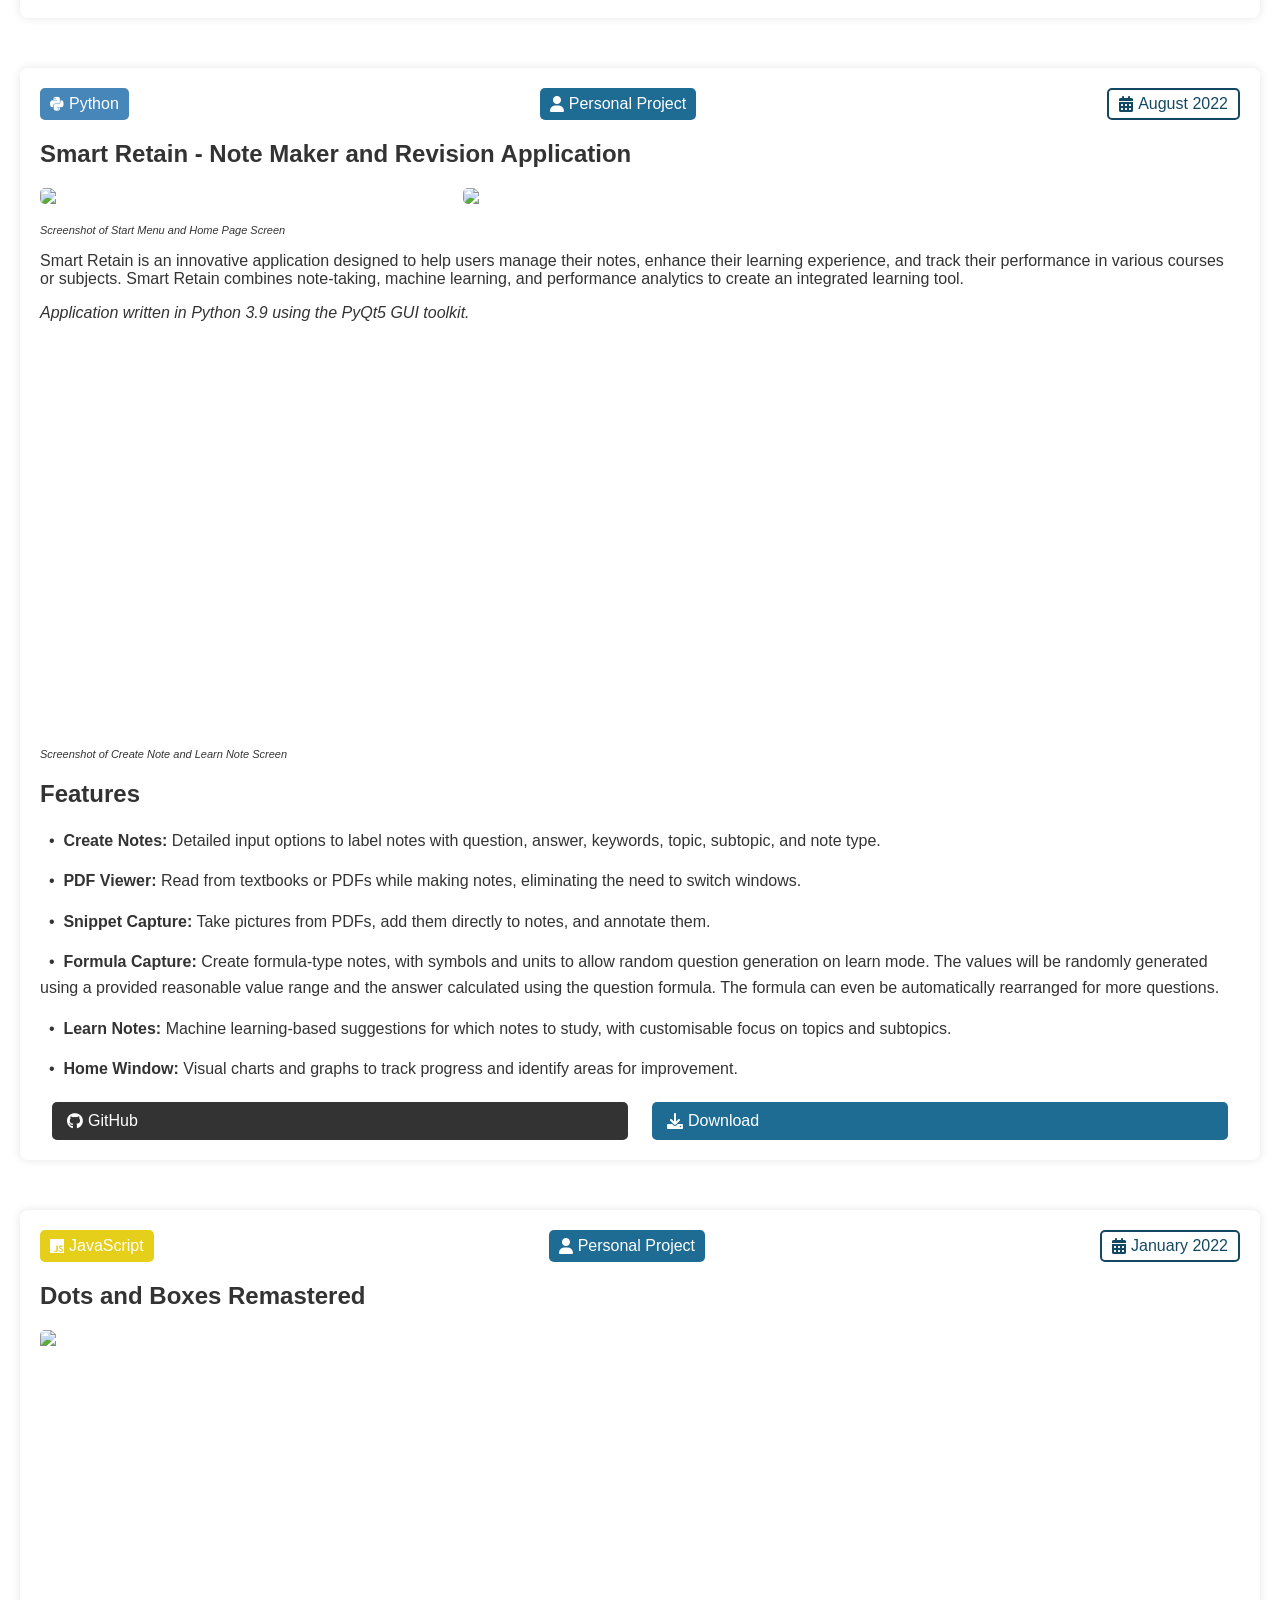
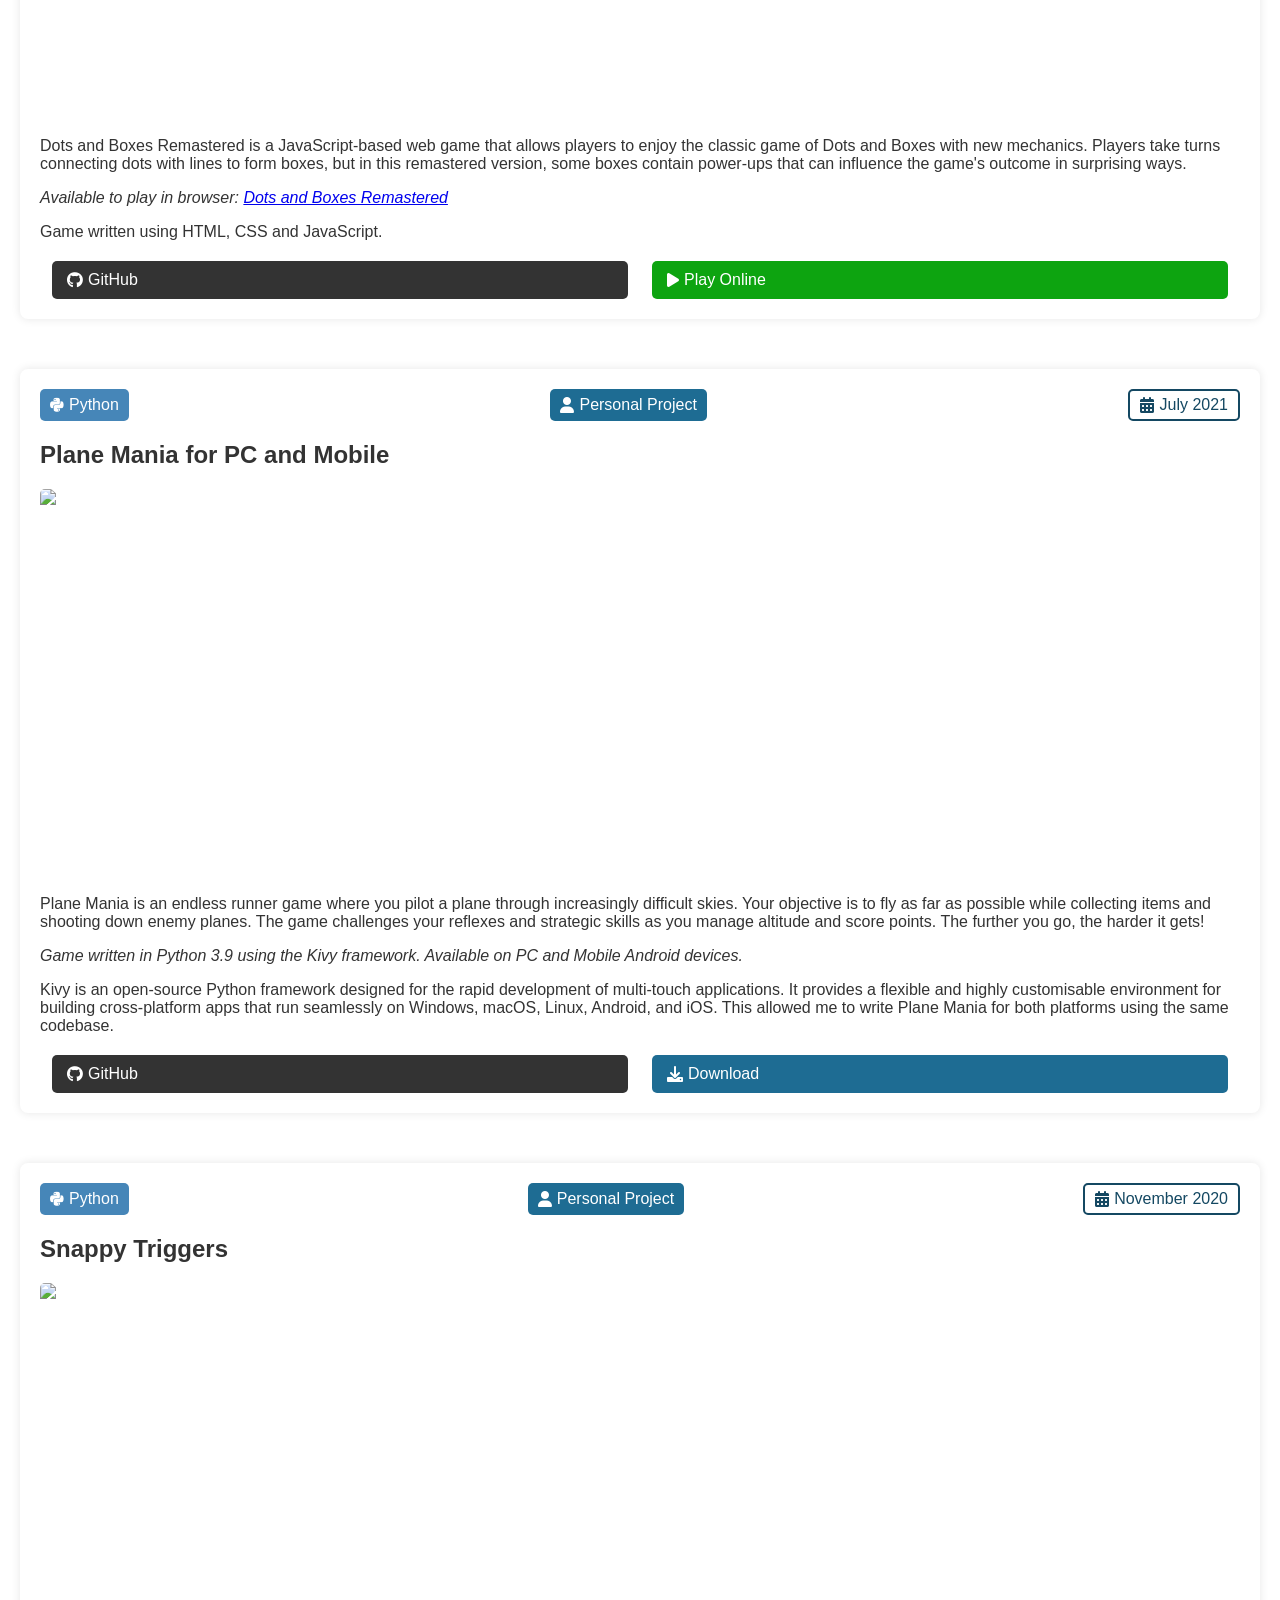
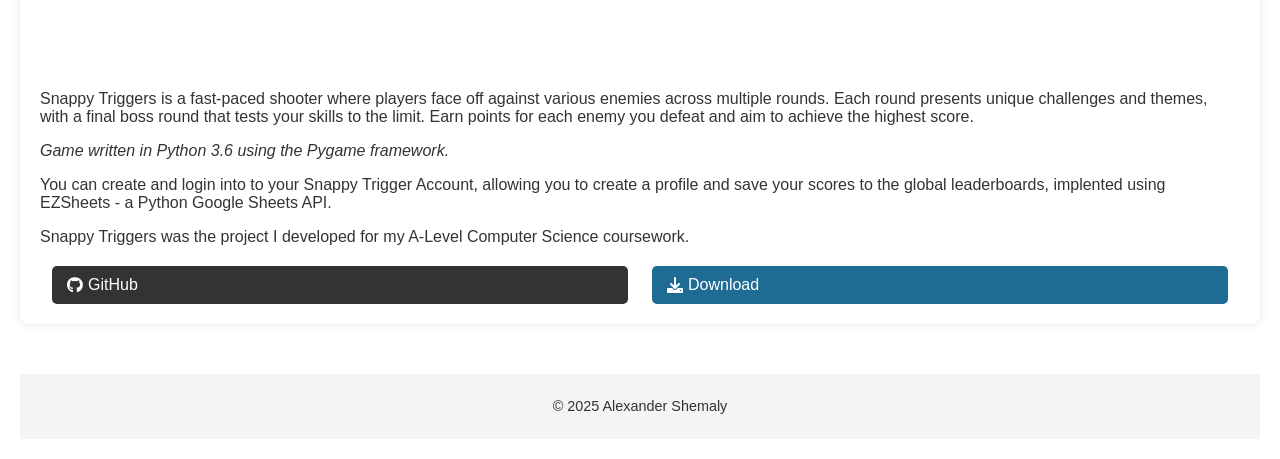
==== commit 656aec6a: "Updated year" ====
--- a/index.html
+++ b/index.html
@@ -532,6 +532,6 @@
     
 </body>
 <footer>
-    <p>&copy; 2024 Alexander Shemaly</p>
+    <p>&copy; 2025 Alexander Shemaly</p>
 </footer>
 </html>
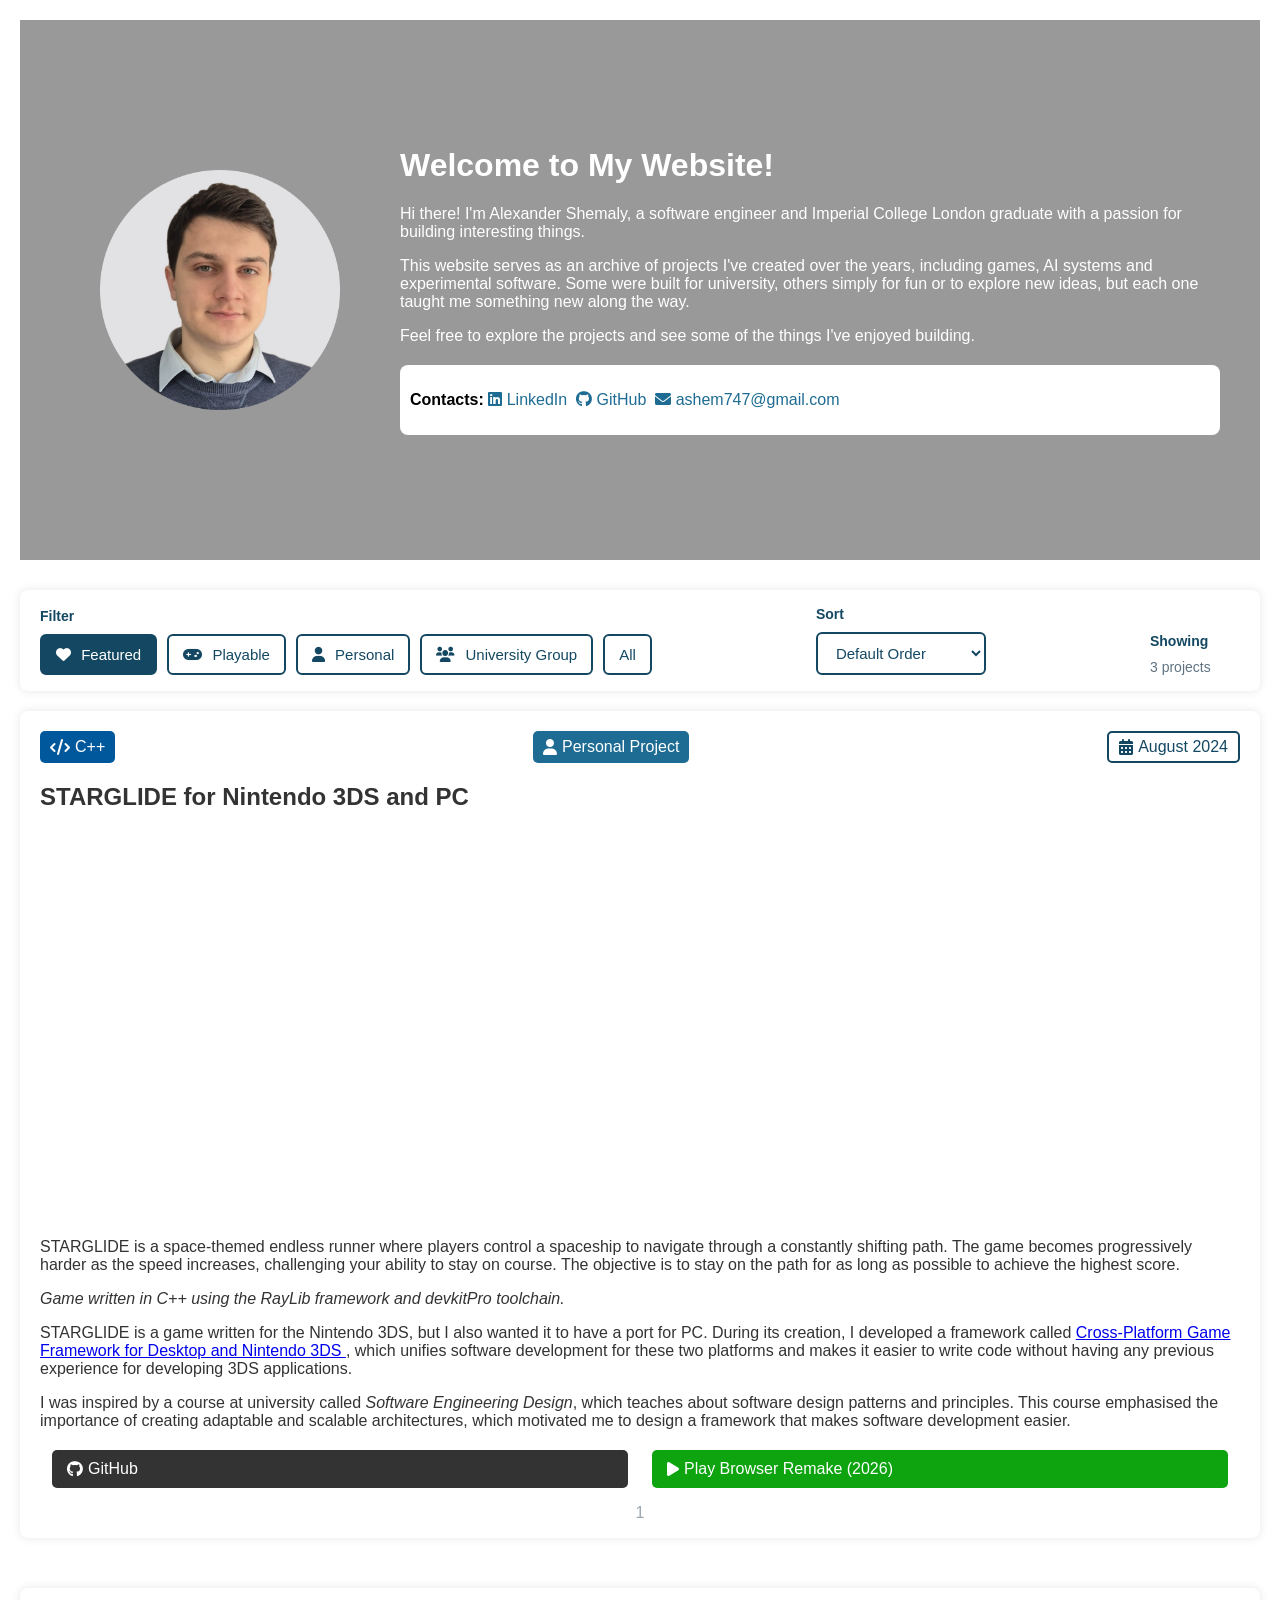
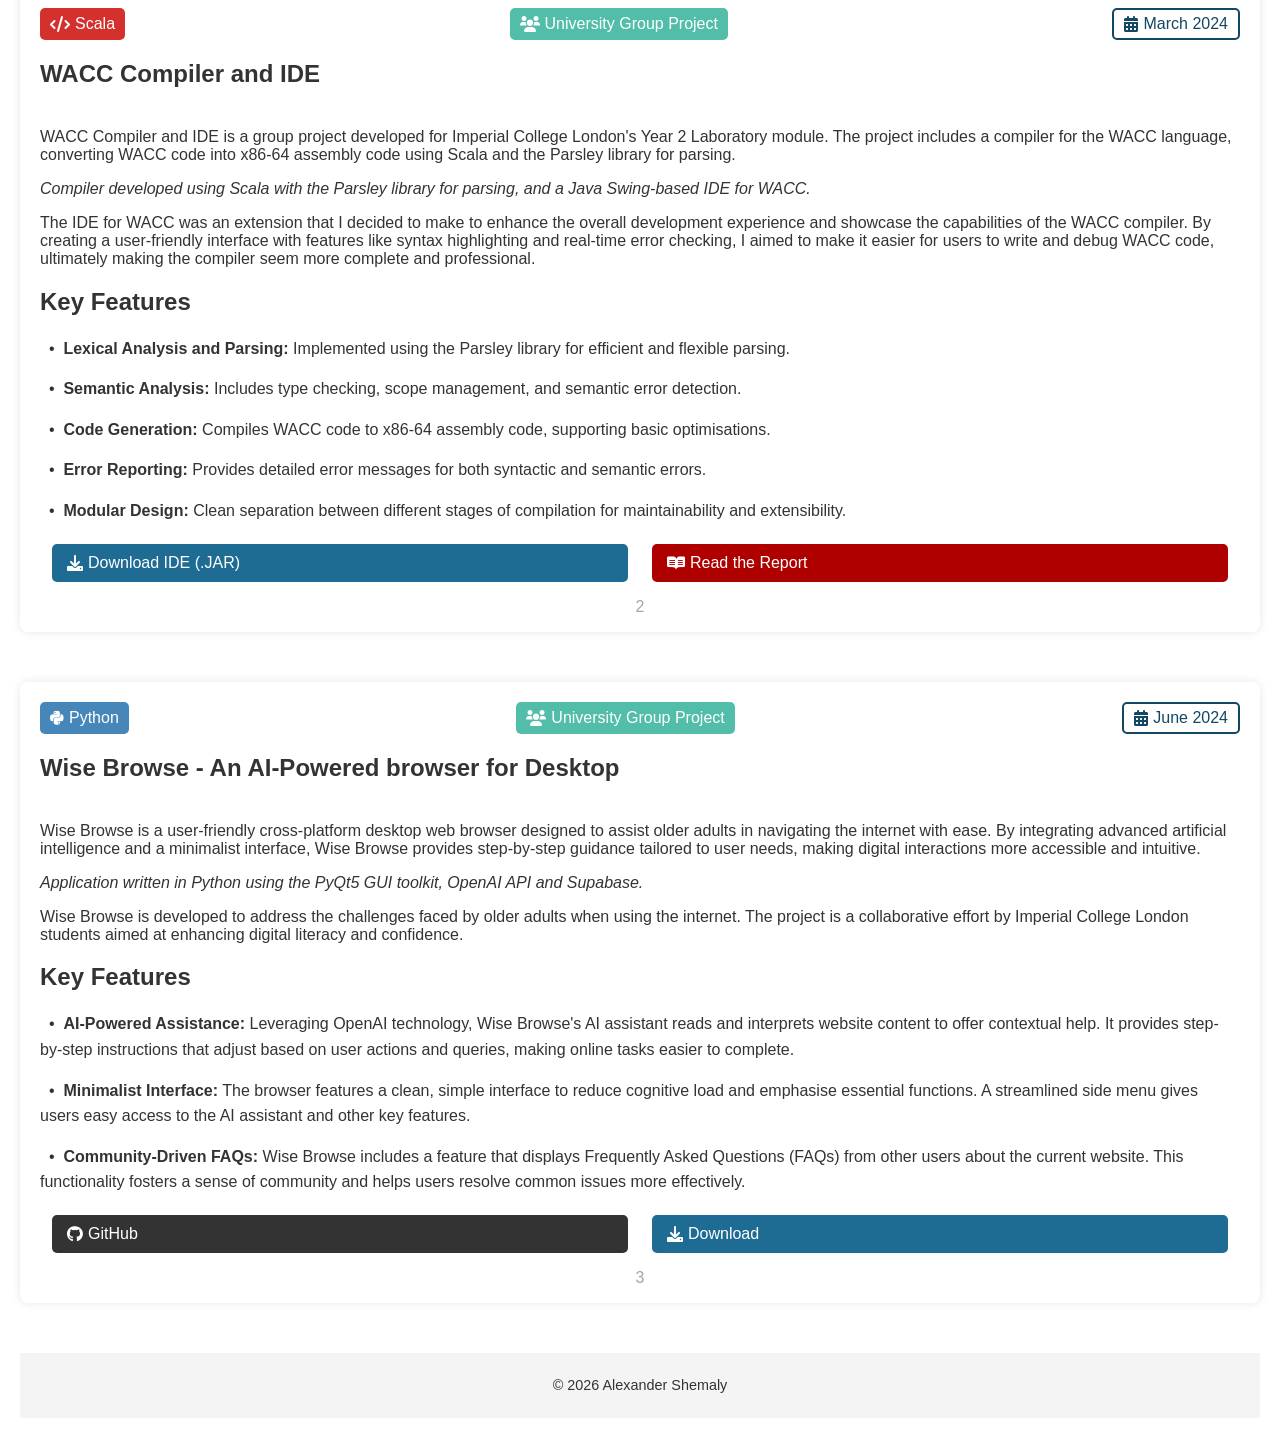
==== commit 20020afb: "Added playable versions" ====
--- a/index.html
+++ b/index.html
@@ -1,5 +1,6 @@
 <!DOCTYPE html>
 <html lang="en">
+
 <head>
     <meta charset="UTF-8">
     <meta name="viewport" content="width=device-width, initial-scale=1.0">
@@ -8,26 +9,23 @@
     <link rel="icon" href="assets/icon.ico" type="image/x-icon">
     <link rel="stylesheet" href="https://cdnjs.cloudflare.com/ajax/libs/font-awesome/6.0.0-beta3/css/all.min.css">
 </head>
+
 <body>
     <div class="container">
-        <img src="assets/Profile.png" class="image" id="profile">
+        <img src="assets/Profile.png" class="image" id="profile" alt="">
         <div class="text">
             <h1>Welcome to My Website!</h1>
             <p>
-                Hi there! I am Alexander Shemaly, a passionate Computing student at Imperial College London,
-                currently at my <b>third year</b> of study. I have a strong interest in artificial intelligence, 
-                software engineering, and algorithm design. Over the years, I have developed a solid foundation 
-                in creating immersive games, designing AI-driven applications, and enhancing user experiences, 
-                which I am excited to continue building upon as I seek new challenges and opportunities.
-            </p>
-            <p>
-                On this site, you will find a showcase of my projects, a detailed overview of my skills, and a bit more
-                about my journey in the world of computing. I am actively looking for a work placement to apply my knowledge
-                in a real-world setting, collaborate with experienced professionals, and contribute to impactful projects.
-            </p>
-            <p>
-                Feel free to explore my work, learn more about me, and do not hesitate to get in touch if you'd like to
-                discuss any potential opportunities!
+                Hi there! I'm Alexander Shemaly, a software engineer and Imperial College London graduate with a passion
+                for building interesting things.
+            </p>
+            <p>
+                This website serves as an archive of projects I've created over the years, including games, AI systems
+                and experimental software. Some were built for university, others simply for fun or to explore new
+                ideas, but each one taught me something new along the way.
+            </p>
+            <p>
+                Feel free to explore the projects and see some of the things I've enjoyed building.
             </p>
             <div class="contact-info">
                 <p><b>Contacts:</b>
@@ -45,121 +43,33 @@
         </div>
     </div>
 
-        <div class="project">
-            <div class="project-header">
-                <div class="language" style="background: #4686b8">
-                    <i class="fa-brands fa-python"></i> Python
-                </div>
-                <div class="project-type" style="background: #52bda9">
-                    <i class="fas fa-users"></i>University Group Project
-                </div>
-                <div class="date">
-                    <i class="fas fa-calendar-alt"></i> June 2024
-                </div>
-            </div>
-            <h2 class="project-name">Wise Browse - An AI-Powered browser for Desktop</h2>
-            <div class="project-images">
-                <img src="assets/wiseBrowsePromotional.png" class="image-1">
-                <img src="assets/wiseBrowseHome.png" class="image-2">
-            </div>
-            <div class="project-description">
-                <p>
-                    Wise Browse is a user-friendly cross-platform desktop web browser designed to assist older
-                    adults in navigating the internet with ease. By integrating advanced artificial
-                    intelligence and a minimalist interface, Wise Browse provides step-by-step
-                    guidance tailored to user needs, making digital interactions more accessible
-                    and intuitive.
-                </p>
-                <p>
-                    <i>Application written in Python using the PyQt5 GUI toolkit, OpenAI API and Supabase.</i>
-                </p>
-    
-                <p>
-                    Wise Browse is developed to address the challenges faced by older adults when using the
-                    internet. The project is a collaborative effort by Imperial College London students
-                    aimed at enhancing digital literacy and confidence. 
-                </p>
-
-                <div class="features-container">
-                    <h2>Key Features</h2>
-                    <ul class="features-list">
-                        <li>&nbsp;&nbsp;•&nbsp;&nbsp;<b>AI-Powered Assistance:</b> Leveraging OpenAI technology, Wise Browse's AI assistant reads and interprets website content to offer contextual help. It provides step-by-step instructions that adjust based on user actions and queries, making online tasks easier to complete.</li>
-                        <li>&nbsp;&nbsp;•&nbsp;&nbsp;<b>Minimalist Interface:</b> The browser features a clean, simple interface to reduce cognitive load and emphasise essential functions. A streamlined side menu gives users easy access to the AI assistant and other key features.</li>
-                        <li>&nbsp;&nbsp;•&nbsp;&nbsp;<b>Community-Driven FAQs:</b> Wise Browse includes a feature that displays Frequently Asked Questions (FAQs) from other users about the current website. This functionality fosters a sense of community and helps users resolve common issues more effectively.</li>
-                    </ul>
-                </div>
-
-            </div>
-            <div class="project-buttons">
-                <a href="https://github.com/AlexShem247/wise-browse" class="button github-button" target="_blank">
-                    <i class="fab fa-github"></i> GitHub
-                </a>
-                <a href="https://github.com/AlexShem247/wise-browse/releases" class="button download-button" target="_blank">
-                    <i class="fas fa-download"></i> Download
-                </a>
-            </div>
-        </div>
-
-        <div class="project">
-            <div class="project-header">
-                <div class="language" style="background: #4686b8">
-                    <i class="fa-brands fa-python"></i> Python
-                </div>
-                <div class="project-type">
-                    <i class="fas fa-user"></i> Individual Project
-                </div>
-                <div class="date">
-                    <i class="fas fa-calendar-alt"></i> December 2024
-                </div>
-            </div>
-            <h2 class="project-name">Wine Origin Classifier: Predicting Country of Origin of Wines using ML and LLMs</h2>
-            <div class="project-images">
-                <img src="assets/decision_tree.png" class="image-3">
-                <embed src="assets/report.pdf" width="600" height="500" type="application/pdf">
-            </div>
-            <div class="project-description">
-                <p>
-                    The Wine Origin Classifier is a machine learning project aimed at predicting the country of origin of wines based on a dataset of wine reviews. 
-                    The goal was to build a classification model using both traditional machine learning techniques and advanced natural language processing (NLP) methods, 
-                    particularly Large Language Models (LLMs), to extract features from the wine descriptions.
-                </p>
-                <p>
-                    <i>Developed in Python using Scikit-learn, Pandas, OpenAI API and Graphviz libraries.</i>
-                </p>
-            
-                <p>
-                    The dataset includes five columns: Country (target), Description, Points, Price, and Variety. 
-                    A key challenge was the data imbalance, where certain countries (such as Spain, France, and Italy) were underrepresented. 
-                    I addressed this by using weighted evaluation metrics and experimenting with different feature engineering and model selection techniques to improve the performance on underrepresented classes.
-                </p>
-            
-                <p>
-                    A major component of the project was utilising NLP techniques to extract features from the textual descriptions of the wines. 
-                    These features included flavor profiles, texture, acidity, and aging potential, which vary across regions and can indicate the country of origin.
-                    I also explored how LLMs can be integrated into traditional ML pipelines to enhance text feature extraction.
-                </p>
-            
-                <div class="features-container">
-                    <h2>Key Features</h2>
-                    <ul class="features-list">
-                        <li>&nbsp;&nbsp;•&nbsp;&nbsp;<b>Data Preprocessing and Imbalance Handling:</b> Dealt with class imbalance through weighted metrics and techniques to improve model fairness.</li>
-                        <li>&nbsp;&nbsp;•&nbsp;&nbsp;<b>Textual Feature Extraction:</b> Used NLP techniques to extract relevant features from the wine descriptions, such as flavor profiles, texture, and region-specific terms.</li>
-                        <li>&nbsp;&nbsp;•&nbsp;&nbsp;<b>Large Language Model Integration:</b> Explored the use of LLMs for enhanced feature extraction and improved classification performance.</li>
-                        <li>&nbsp;&nbsp;•&nbsp;&nbsp;<b>Model Evaluation:</b> Evaluated multiple models, focusing on performance across all classes, particularly underrepresented ones.</li>                    </ul>
-                </div>
-    
-            </div>
-            <div class="project-buttons">
-                <a href="https://github.com/AlexShem247/wine-origin-classifier" class="button github-button" target="_blank">
-                    <i class="fab fa-github"></i> GitHub
-                </a>
-                <a href="https://github.com/AlexShem247/wine-origin-classifier/blob/main/report/report.pdf" class="button read-button" target="_blank">
-                    <i class="fa-solid fa-file"></i> Read the Project Report
-                </a>
-            </div>
-        </div>
-    
-    <div class="project">
+    <div class="project-toolbar">
+        <div class="toolbar-group">
+            <label for="project-filter">Filter</label>
+            <div class="filter-buttons" id="project-filter">
+                <button type="button" class="filter-button active" data-filter="featured"><i class="fas fa-heart"></i> Featured</button>
+                <button type="button" class="filter-button" data-filter="playable"><i class="fas fa-gamepad"></i> Playable</button>
+                <button type="button" class="filter-button" data-filter="personal"><i class="fas fa-user"></i> Personal</button>
+                <button type="button" class="filter-button" data-filter="university-group"><i class="fas fa-users"></i> University Group</button>
+                <button type="button" class="filter-button" data-filter="all">All</button>
+            </div>
+        </div>
+        <div class="toolbar-group toolbar-sort">
+            <label for="sort-order">Sort</label>
+            <select id="sort-order">
+                <option value="default">Default Order</option>
+                <option value="newest">Newest First</option>
+                <option value="oldest">Oldest First</option>
+            </select>
+        </div>
+        <div class="toolbar-group toolbar-count">
+            <label>Showing</label>
+            <div class="project-count" id="project-count">0 projects</div>
+        </div>
+    </div>
+
+    <div id="project-list">
+    <div class="project" data-featured="true" data-playable="true" data-group="personal" data-date="2024-08">
         <div class="project-header">
             <div class="language" style="background: #00589c">
                 <i class="fas fa-code"></i> C++
@@ -173,7 +83,7 @@
         </div>
         <h2 class="project-name">STARGLIDE for Nintendo 3DS and PC</h2>
         <div class="project-images">
-            <img src="assets/starglideHome.png" class="image-1">
+            <img src="assets/starglideHome.png" class="image-1" alt="">
             <video autoplay loop muted width="100%" class="image-2" poster="assets/starglideThumbnail.png">
                 <source src="assets/starglideDemo.webm" type="video/webm">
                 Your browser does not support the video tag.
@@ -205,20 +115,21 @@
             <p>
                 I was inspired by a course at university called <i>Software Engineering Design</i>, which teaches about
                 software design patterns and principles. This course emphasised the importance of creating adaptable
-                and scalable architectures, which motivated me to design a framework that makes software developement easier.
+                and scalable architectures, which motivated me to design a framework that makes software development
+                easier.
             </p>
         </div>
         <div class="project-buttons">
             <a href="https://github.com/AlexShem247/starglide-3ds" class="button github-button" target="_blank">
                 <i class="fab fa-github"></i> GitHub
             </a>
-            <a href="https://github.com/AlexShem247/starglide-3ds/releases" class="button download-button" target="_blank">
-                <i class="fas fa-download"></i> Download
-            </a>
-        </div>
-    </div>
-
-    <div class="project">
+            <a href="artifacts/starglide/index.html" class="button play-button"
+                target="_blank">
+                <i class="fas fa-play"></i> Play Browser Remake (2026)
+            </a>
+        </div>
+    </div>
+    <div class="project" data-featured="true" data-playable="false" data-group="university-group" data-date="2024-03">
         <div class="project-header">
             <div class="language" style="background: #d4302e">
                 <i class="fas fa-code"></i> Scala
@@ -232,117 +143,139 @@
         </div>
         <h2 class="project-name">WACC Compiler and IDE</h2>
         <div class="project-images">
-            <img src="assets/waccEditor.png" class="image-3">
-            <img src="assets/waccRun.png" class="image-3">
-        </div>
-        <div class="project-description">
-            <p>
-                WACC Compiler and IDE is a group project developed for Imperial College London's Year 2 Laboratory module. 
-                The project includes a compiler for the WACC language, converting WACC code into x86-64 assembly code using 
+            <img src="assets/waccEditor.png" class="image-3" alt="">
+            <img src="assets/waccRun.png" class="image-3" alt="">
+        </div>
+        <div class="project-description">
+            <p>
+                WACC Compiler and IDE is a group project developed for Imperial College London's Year 2 Laboratory
+                module.
+                The project includes a compiler for the WACC language, converting WACC code into x86-64 assembly code
+                using
                 Scala and the Parsley library for parsing.
             </p>
             <p>
-                <i>Compiler developed using Scala with the Parsley library for parsing, and a Java Swing-based IDE for WACC.</i>
-            </p>
-
-            <p>
-                The IDE for WACC was an extension that I decided to make to enhance the overall development experience and
+                <i>Compiler developed using Scala with the Parsley library for parsing, and a Java Swing-based IDE for
+                    WACC.</i>
+            </p>
+
+            <p>
+                The IDE for WACC was an extension that I decided to make to enhance the overall development experience
+                and
                 showcase the capabilities of the WACC compiler. By creating a user-friendly interface with features like
                 syntax highlighting and real-time error checking, I aimed to make it easier for users to write and debug
                 WACC code, ultimately making the compiler seem more complete and professional.
             </p>
-    
+
             <div class="features-container">
                 <h2>Key Features</h2>
                 <ul class="features-list">
-                    <li>&nbsp;&nbsp;•&nbsp;&nbsp;<b>Lexical Analysis and Parsing:</b> Implemented using the Parsley library for efficient and flexible parsing.</li>
-                    <li>&nbsp;&nbsp;•&nbsp;&nbsp;<b>Semantic Analysis:</b> Includes type checking, scope management, and semantic error detection.</li>
-                    <li>&nbsp;&nbsp;•&nbsp;&nbsp;<b>Code Generation:</b> Compiles WACC code to x86-64 assembly code, supporting basic optimisations.</li>
-                    <li>&nbsp;&nbsp;•&nbsp;&nbsp;<b>Error Reporting:</b> Provides detailed error messages for both syntactic and semantic errors.</li>
-                    <li>&nbsp;&nbsp;•&nbsp;&nbsp;<b>Modular Design:</b> Clean separation between different stages of compilation for maintainability and extensibility.</li>
+                    <li>&nbsp;&nbsp;•&nbsp;&nbsp;<b>Lexical Analysis and Parsing:</b> Implemented using the Parsley
+                        library for efficient and flexible parsing.</li>
+                    <li>&nbsp;&nbsp;•&nbsp;&nbsp;<b>Semantic Analysis:</b> Includes type checking, scope management, and
+                        semantic error detection.</li>
+                    <li>&nbsp;&nbsp;•&nbsp;&nbsp;<b>Code Generation:</b> Compiles WACC code to x86-64 assembly code,
+                        supporting basic optimisations.</li>
+                    <li>&nbsp;&nbsp;•&nbsp;&nbsp;<b>Error Reporting:</b> Provides detailed error messages for both
+                        syntactic and semantic errors.</li>
+                    <li>&nbsp;&nbsp;•&nbsp;&nbsp;<b>Modular Design:</b> Clean separation between different stages of
+                        compilation for maintainability and extensibility.</li>
                 </ul>
             </div>
 
         </div>
         <div class="project-buttons">
-            <a href="https://github.com/AlexShem247/wacc-compiler" class="button github-button" target="_blank">
-                <i class="fab fa-github"></i> GitHub
-            </a>
-            <a href="https://github.com/AlexShem247/wacc-compiler/releases" class="button download-button" target="_blank">
+            <a href="https://github.com/AlexShem247/wacc-compiler/releases/download/v1.0/WACC_IDE.jar" class="button download-button" target="_blank">
+                <i class="fas fa-download"></i> Download IDE (.JAR)
+            </a>
+            <a href="https://google.com" class="button read-button"
+                target="_blank">
+                <i class="fa-brands fa-readme"></i> Read the Report
+            </a>
+        </div>
+    </div>
+    <div class="project" data-featured="true" data-playable="false" data-group="university-group" data-date="2024-06">
+        <div class="project-header">
+            <div class="language" style="background: #4686b8">
+                <i class="fa-brands fa-python"></i> Python
+            </div>
+            <div class="project-type" style="background: #52bda9">
+                <i class="fas fa-users"></i>University Group Project
+            </div>
+            <div class="date">
+                <i class="fas fa-calendar-alt"></i> June 2024
+            </div>
+        </div>
+        <h2 class="project-name">Wise Browse - An AI-Powered browser for Desktop</h2>
+        <div class="project-images">
+            <img src="assets/wiseBrowsePromotional.png" class="image-1" alt="">
+            <img src="assets/wiseBrowseHome.png" class="image-2" alt="">
+        </div>
+        <div class="project-description">
+            <p>
+                Wise Browse is a user-friendly cross-platform desktop web browser designed to assist older
+                adults in navigating the internet with ease. By integrating advanced artificial
+                intelligence and a minimalist interface, Wise Browse provides step-by-step
+                guidance tailored to user needs, making digital interactions more accessible
+                and intuitive.
+            </p>
+            <p>
+                <i>Application written in Python using the PyQt5 GUI toolkit, OpenAI API and Supabase.</i>
+            </p>
+
+            <p>
+                Wise Browse is developed to address the challenges faced by older adults when using the
+                internet. The project is a collaborative effort by Imperial College London students
+                aimed at enhancing digital literacy and confidence.
+            </p>
+
+            <div class="features-container">
+                <h2>Key Features</h2>
+                <ul class="features-list">
+                    <li>&nbsp;&nbsp;•&nbsp;&nbsp;<b>AI-Powered Assistance:</b> Leveraging OpenAI technology, Wise
+                        Browse's AI assistant reads and interprets website content to offer contextual help. It provides
+                        step-by-step instructions that adjust based on user actions and queries, making online tasks
+                        easier to complete.</li>
+                    <li>&nbsp;&nbsp;•&nbsp;&nbsp;<b>Minimalist Interface:</b> The browser features a clean, simple
+                        interface to reduce cognitive load and emphasise essential functions. A streamlined side menu
+                        gives users easy access to the AI assistant and other key features.</li>
+                    <li>&nbsp;&nbsp;•&nbsp;&nbsp;<b>Community-Driven FAQs:</b> Wise Browse includes a feature that
+                        displays Frequently Asked Questions (FAQs) from other users about the current website. This
+                        functionality fosters a sense of community and helps users resolve common issues more
+                        effectively.</li>
+                </ul>
+            </div>
+
+        </div>
+        <div class="project-buttons">
+            <a href="https://github.com/AlexShem247/wise-browse" class="button github-button" target="_blank">
+                <i class="fab fa-github"></i> GitHub
+            </a>
+            <a href="https://github.com/AlexShem247/wise-browse/releases" class="button download-button"
+                target="_blank">
                 <i class="fas fa-download"></i> Download
             </a>
         </div>
     </div>
-
-    <div class="project">
-        <div class="project-header">
-            <div class="language" style="background: #ED8B00">
-                <i class="fa-brands fa-java"></i> Java
+    <div class="project" data-featured="false" data-playable="false" data-group="personal" data-date="2022-08">
+        <div class="project-header">
+            <div class="language" style="background: #4686b8">
+                <i class="fa-brands fa-python"></i> Python
             </div>
             <div class="project-type">
                 <i class="fas fa-user"></i> Personal Project
             </div>
             <div class="date">
-                <i class="fas fa-calendar-alt"></i> August 2023
-            </div>
-        </div>
-        <h2 class="project-name">Maze Raycasting Game</h2>
-        <div class="project-images">
-            <img src="assets/raycastingHome.png" class="image-1">
-            <video autoplay loop muted width="100%" class="image-2" poster="assets/raycastingThumbnail.png">
-                <source src="assets/raycastingDemo.webm" type="video/webm">
-                Your browser does not support the video tag.
-            </video>
-        </div>
-        <div class="project-description">
-            <p>
-                My Maze Raycasting Game is a maze exploration game where players navigate through
-                <b>randomly generated</b> mazes, collect all coins, and avoid zombies to progress
-                through increasingly difficult levels. The game leverages on
-                <a href="https://en.wikipedia.org/wiki/Ray_casting">Ray Casting</a>, a technique using in early video games to efficiently render a 3D world from a 2D
-                playing field, and a modified
-                <a href = "https://en.wikipedia.org/wiki/Maze_generation_algorithm">Depth-First Search (DFS) Maze Generation Algorithm</a>, offering an immersive gameplay experience.
-            </p>
-            <p>
-                <i>Game written in Java using the libGDX library.</i>
-            </p>
-
-            <p>
-                My fascination with 2.5D graphics and the complex mathematics behind them inspired me to create this game.
-                I have always been intrigued by how simple 2D elements can be transformed into immersive 3D-like environments
-                through techniques like ray casting. Additionally, I wanted to apply and deepen my understanding of algorithms
-                and mathematical concepts that I had previously studied.
-            </p>
-        </div>
-        <div class="project-buttons">
-            <a href="https://github.com/AlexShem247/maze-raycasting-game" class="button github-button" target="_blank">
-                <i class="fab fa-github"></i> GitHub
-            </a>
-            <a href="https://github.com/AlexShem247/maze-raycasting-game/releases" class="button download-button" target="_blank">
-                <i class="fas fa-download"></i> Download
-            </a>
-        </div>
-    </div>
-
-    <div class="project">
-        <div class="project-header">
-            <div class="language" style="background: #4686b8">
-                <i class="fa-brands fa-python"></i> Python
-            </div>
-            <div class="project-type">
-                <i class="fas fa-user"></i> Personal Project
-            </div>
-            <div class="date">
                 <i class="fas fa-calendar-alt"></i> August 2022
             </div>
         </div>
         <h2 class="project-name">Smart Retain - Note Maker and Revision Application</h2>
         <div class="project-images">
-            <img src="assets/smartRetainMenu.png" class="image-1">
-            <img src="assets/smartRetainHome.png" class="image-2">
-        </div>
-        <div class="project-description">
-            <p class = "imageDesc">Screenshot of Start Menu and Home Page Screen</p>
+            <img src="assets/smartRetainMenu.png" class="image-1" alt="">
+            <img src="assets/smartRetainHome.png" class="image-2" alt="">
+        </div>
+        <div class="project-description">
+            <p class="imageDesc">Screenshot of Start Menu and Home Page Screen</p>
             <p>
                 Smart Retain is an innovative application designed to help users manage their notes, enhance
                 their learning experience, and track their performance in various courses or subjects. Smart
@@ -358,39 +291,352 @@
                     <source src="assets/smartRetainEditDemo.webm" type="video/webm">
                     Your browser does not support the video tag.
                 </video>
-            <video autoplay loop muted width="100%" class="image-1" poster="assets/smartRetainLearnThumbnail.png">
-                <source src="assets/smartRetainLearnDemo.webm" type="video/webm">
+                <video autoplay loop muted width="100%" class="image-1" poster="assets/smartRetainLearnThumbnail.png">
+                    <source src="assets/smartRetainLearnDemo.webm" type="video/webm">
+                    Your browser does not support the video tag.
+                </video>
+            </div>
+            <p class="imageDesc">Screenshot of Create Note and Learn Note Screen</p>
+
+            <p>
+            <div class="features-container">
+                <h2>Features</h2>
+                <ul class="features-list">
+                    <li>&nbsp&nbsp•&nbsp&nbsp<b>Create Notes:</b> Detailed input options to label notes with question,
+                        answer, keywords, topic, subtopic, and note type.</li>
+                    <li>&nbsp&nbsp•&nbsp&nbsp<b>PDF Viewer:</b> Read from textbooks or PDFs while making notes,
+                        eliminating the need to switch windows.</li>
+                    <li>&nbsp&nbsp•&nbsp&nbsp<b>Snippet Capture:</b> Take pictures from PDFs, add them directly to
+                        notes, and annotate them.</li>
+                    <li>&nbsp&nbsp•&nbsp&nbsp<b>Formula Capture:</b> Create formula-type notes, with symbols and units
+                        to allow random question generation on learn mode. The values will
+                        be randomly generated using a provided reasonable value range and the answer calculated using
+                        the question formula. The formula can even be automatically rearranged for more questions.</li>
+                    <li>&nbsp&nbsp•&nbsp&nbsp<b>Learn Notes:</b> Machine learning-based suggestions for which notes to
+                        study, with customisable focus on topics and subtopics.</li>
+                    <li>&nbsp&nbsp•&nbsp&nbsp<b>Home Window:</b> Visual charts and graphs to track progress and identify
+                        areas for improvement.</li>
+                </ul>
+            </div>
+        </div>
+        <div class="project-buttons">
+            <a href="https://github.com/AlexShem247/note-and-flashcard-maker" class="button github-button"
+                target="_blank">
+                <i class="fab fa-github"></i> GitHub
+            </a>
+            <a href="https://github.com/AlexShem247/note-and-flashcard-maker/releases" class="button download-button"
+                target="_blank">
+                <i class="fas fa-download"></i> Download
+            </a>
+        </div>
+    </div>
+    <div class="project" data-featured="false" data-playable="false" data-group="university-group" data-date="2025-03">
+        <div class="project-header">
+            <div class="language" style="background: #017acc">
+                <i class="fa-brands fa-react"></i> React + Typescript
+            </div>
+            <div class="project-type" style="background: #52bda9">
+                <i class="fas fa-users"></i>University Group Project
+            </div>
+            <div class="date">
+                <i class="fas fa-calendar-alt"></i> March 2025
+            </div>
+        </div>
+        <h2 class="project-name">Response Area Sandbox for Lambda Feedback</h2>
+        <div class="project-images">
+            <img src="assets/storybook.png" class="image-3" alt="">
+            <img src="assets/lambda-feedback.png" class="image-3" alt="">
+        </div>
+        <div class="project-description">
+            <p>
+                The Response Area Sandbox is a development toolkit designed to streamline the creation of new interactive
+                question components (known as
+                <i>response area types</i>) for the Lambda Feedback educational platform. By providing an isolated, fully
+                simulated environment and an
+                extensible component-loading system, the project significantly reduces development time, improves
+                scalability, and enables seamless
+                integration of new content formats without disrupting the platform's live service.
+            </p>
+            <p>
+                <i>Application developed using React, Storybook, and a modular package architecture, with deployment and
+                    dynamic loading handled via AWS S3.</i>
+            </p>
+
+            <p>
+                The Lambda Feedback platform, used in STEM higher education and beyond, allows students to complete
+                academic exercises and receive real-time,
+                automated formative feedback. This project was developed as part of Imperial College London's Software
+                Engineering Group Project (SEGP) to
+                expand the platform's flexibility and improve the experience for external developers.
+            </p>
+
+            <div class="features-container">
+                <h2>Key Features</h2>
+                <ul class="features-list">
+                    <li>&nbsp;&nbsp;•&nbsp;&nbsp;<b>Developer Sandbox:</b> Built a Storybook-based simulation of the
+                        Lambda Feedback environment, allowing developers to create and test response areas without
+                        running the full application stack, reducing setup time from days to hours.</li>
+                    <li>&nbsp;&nbsp;•&nbsp;&nbsp;<b>Template Repository:</b> Provided a ready-to-use project template
+                        for building new response area types, complete with documentation and support for custom
+                        evaluation functions.</li>
+                    <li>&nbsp;&nbsp;•&nbsp;&nbsp;<b>Response Area Registry:</b> Designed an interactive registry
+                        interface that previews and lists available response area types for teachers, improving
+                        discoverability and scalability over the legacy drop-down selector.</li>
+                    <li>&nbsp;&nbsp;•&nbsp;&nbsp;<b>Dynamic Component Loading:</b> Implemented AWS S3 hosting for new
+                        components, enabling immediate use without redeploying the main application and minimising
+                        service disruption.</li>
+                    <li>&nbsp;&nbsp;•&nbsp;&nbsp;<b>Package Extraction & Integration:</b> Refactored Lambda Feedback's
+                        mono-repo into modular packages to reduce code duplication, improve maintainability, and support
+                        the sandbox environment.</li>
+                </ul>
+            </div>
+        </div>
+        <div class="project-buttons">
+            <a href="https://github.com/orgs/lambda-feedback-segp-sandbox/repositories" class="button github-button" target="_blank">
+                <i class="fab fa-github"></i> GitHub
+            </a>
+            <a href="https://github.com/lambda-feedback-segp-sandbox/user-documentation/blob/main/segp-report.pdf"
+                class="button read-button" target="_blank">
+                <i class="fa-brands fa-readme"></i> Read the Project Report
+            </a>
+        </div>
+    </div>
+    <div class="project" data-featured="false" data-playable="true" data-group="personal" data-date="2020-11">
+        <div class="project-header">
+            <div class="language" style="background: #4686b8">
+                <i class="fa-brands fa-python"></i> Python
+            </div>
+            <div class="project-type">
+                <i class="fas fa-user"></i> Personal Project
+            </div>
+            <div class="date">
+                <i class="fas fa-calendar-alt"></i> November 2020
+            </div>
+        </div>
+        <h2 class="project-name">Snappy Triggers</h2>
+        <div class="project-images">
+            <img src="assets/snappyTriggersHome.png" class="image-1" alt="">
+            <video autoplay loop muted width="100%" class="image-2" poster="assets/snappyTriggersThumbnail.png">
+                <source src="assets/snappyTriggersDemo.webm" type="video/webm">
                 Your browser does not support the video tag.
             </video>
-            </div>
-            <p class = "imageDesc">Screenshot of Create Note and Learn Note Screen</p>
-
-            <p>
-                <div class="features-container">
-                    <h2>Features</h2>
-                    <ul class="features-list">
-                        <li>&nbsp&nbsp•&nbsp&nbsp<b>Create Notes:</b> Detailed input options to label notes with question, answer, keywords, topic, subtopic, and note type.</li>
-                        <li>&nbsp&nbsp•&nbsp&nbsp<b>PDF Viewer:</b> Read from textbooks or PDFs while making notes, eliminating the need to switch windows.</li>
-                        <li>&nbsp&nbsp•&nbsp&nbsp<b>Snippet Capture:</b> Take pictures from PDFs, add them directly to notes, and annotate them.</li>
-                        <li>&nbsp&nbsp•&nbsp&nbsp<b>Formula Capture:</b> Create formula-type notes, with symbols and units to allow random question generation on learn mode. The values will 
-                            be randomly generated using a provided reasonable value range and the answer calculated using the question formula. The formula can even be automatically rearranged for more questions.</li>
-                        <li>&nbsp&nbsp•&nbsp&nbsp<b>Learn Notes:</b> Machine learning-based suggestions for which notes to study, with customisable focus on topics and subtopics.</li>
-                        <li>&nbsp&nbsp•&nbsp&nbsp<b>Home Window:</b> Visual charts and graphs to track progress and identify areas for improvement.</li>
-                    </ul>
-                </div>
-            </p>
-        </div>
-        <div class="project-buttons">
-            <a href="https://github.com/AlexShem247/note-and-flashcard-maker" class="button github-button" target="_blank">
-                <i class="fab fa-github"></i> GitHub
-            </a>
-            <a href="https://github.com/AlexShem247/note-and-flashcard-maker/releases" class="button download-button" target="_blank">
-                <i class="fas fa-download"></i> Download
-            </a>
-        </div>
-    </div>
-
-    <div class="project">
+        </div>
+        <div class="project-description">
+            <p>
+                Snappy Triggers is a fast-paced shooter where players face off against various enemies across multiple
+                rounds. Each round presents unique challenges and themes, with a final boss round that tests your skills
+                to the limit. Earn points for each enemy you defeat and aim to achieve the highest score.
+            </p>
+
+            <p>
+                <i>Game written in Python 3.6 using the Pygame framework.</i>
+            </p>
+            <p>
+                You can create and login into to your Snappy Trigger Account, allowing you to create
+                a profile and save your scores to the global leaderboards, implemented using EZSheets -
+                a Python Google Sheets API.
+            </p>
+            <p>Snappy Triggers was the project I developed for my A-Level Computer Science coursework.</p>
+        </div>
+        <div class="project-buttons">
+            <a href="https://github.com/AlexShem247/snappy-triggers" class="button github-button" target="_blank">
+                <i class="fab fa-github"></i> GitHub
+            </a>
+            <a href="artifacts/snappy-triggers/index.html" class="button play-button"
+                target="_blank">
+                <i class="fas fa-play"></i> Play Browser Remake (2026)
+            </a>
+        </div>
+    </div>
+    <div class="project" data-featured="false" data-playable="true" data-group="personal" data-date="2023-08">
+        <div class="project-header">
+            <div class="language" style="background: #ED8B00">
+                <i class="fa-brands fa-java"></i> Java
+            </div>
+            <div class="project-type">
+                <i class="fas fa-user"></i> Personal Project
+            </div>
+            <div class="date">
+                <i class="fas fa-calendar-alt"></i> August 2023
+            </div>
+        </div>
+        <h2 class="project-name">Maze Raycasting Game</h2>
+        <div class="project-images">
+            <img src="assets/raycastingHome.png" class="image-1" alt="">
+            <video autoplay loop muted width="100%" class="image-2" poster="assets/raycastingThumbnail.png">
+                <source src="assets/raycastingDemo.webm" type="video/webm">
+                Your browser does not support the video tag.
+            </video>
+        </div>
+        <div class="project-description">
+            <p>
+                My Maze Raycasting Game is a maze exploration game where players navigate through
+                <b>randomly generated</b> mazes, collect all coins, and avoid zombies to progress
+                through increasingly difficult levels. The game leverages on
+                <a href="https://en.wikipedia.org/wiki/Ray_casting">Ray Casting</a>, a technique using in early video
+                games to efficiently render a 3D world from a 2D
+                playing field, and a modified
+                <a href="https://en.wikipedia.org/wiki/Maze_generation_algorithm">Depth-First Search (DFS) Maze
+                    Generation Algorithm</a>, offering an immersive gameplay experience.
+            </p>
+            <p>
+                <i>Game written in Java using the libGDX library.</i>
+            </p>
+
+            <p>
+                My fascination with 2.5D graphics and the complex mathematics behind them inspired me to create this
+                game.
+                I have always been intrigued by how simple 2D elements can be transformed into immersive 3D-like
+                environments
+                through techniques like ray casting. Additionally, I wanted to apply and deepen my understanding of
+                algorithms
+                and mathematical concepts that I had previously studied.
+            </p>
+            <p>
+                <i>
+                    Note: Contains third-party assets inspired by or sourced from Minecraft. All rights belong to
+                    Mojang Studios.
+                </i>
+            </p>
+        </div>
+        <div class="project-buttons">
+            <a href="https://github.com/AlexShem247/maze-raycasting-game" class="button github-button" target="_blank">
+                <i class="fab fa-github"></i> GitHub
+            </a>
+            <a href="artifacts/maze-raycasting-game/index.html" class="button play-button"
+                target="_blank">
+                <i class="fas fa-play"></i> Play Browser Remake (2026)
+            </a>
+        </div>
+    </div>
+    <div class="project" data-featured="false" data-playable="true" data-group="personal" data-date="2021-07">
+        <div class="project-header">
+            <div class="language" style="background: #4686b8">
+                <i class="fa-brands fa-python"></i> Python
+            </div>
+            <div class="project-type">
+                <i class="fas fa-user"></i> Personal Project
+            </div>
+            <div class="date">
+                <i class="fas fa-calendar-alt"></i> July 2021
+            </div>
+        </div>
+        <h2 class="project-name">Plane Mania for PC and Mobile</h2>
+        <div class="project-images">
+            <img src="assets/planeManiaHome.png" class="image-1" alt="">
+            <video autoplay loop muted width="100%" class="image-2" poster="assets/planeManiaThumbnail.png">
+                <source src="assets/planeManiaDemo.webm" type="video/webm">
+                Your browser does not support the video tag.
+            </video>
+        </div>
+        <div class="project-description">
+            <p>
+                Plane Mania is an endless runner game where you pilot a plane through increasingly difficult skies.
+                Your objective is to fly as far as possible while collecting items and shooting down enemy planes.
+                The game challenges your reflexes and strategic skills as you manage altitude and score points.
+                The further you go, the harder it gets!
+            </p>
+
+            <p>
+                <i>Game written in Python 3.9 using the Kivy framework. Available on PC and Mobile Android devices.</i>
+            </p>
+            <p>
+                Kivy is an open-source Python framework designed for the rapid development of multi-touch applications.
+                It provides a flexible and highly customisable environment for building cross-platform apps that run
+                seamlessly on Windows, macOS, Linux, Android, and iOS. This allowed me to write Plane Mania for both
+                platforms using the same codebase.
+            </p>
+            <p>
+                <i>
+                    Note: Contains third-party assets, including Nintendo artwork and sound effects, used for
+                    non-commercial educational purposes.
+                </i>
+            </p>
+        </div>
+        <div class="project-buttons">
+            <a href="https://github.com/AlexShem247/plane-mania" class="button github-button" target="_blank">
+                <i class="fab fa-github"></i> GitHub
+            </a>
+            <a href="artifacts/plane-mania/index.html" class="button play-button"
+                target="_blank">
+                <i class="fas fa-play"></i> Play Browser Remake (2026)
+            </a>
+        </div>
+    </div>
+    <div class="project" data-featured="false" data-playable="false" data-group="personal" data-date="2024-12">
+        <div class="project-header">
+            <div class="language" style="background: #4686b8">
+                <i class="fa-brands fa-python"></i> Python
+            </div>
+            <div class="project-type">
+                <i class="fas fa-user"></i> Personal Project
+            </div>
+            <div class="date">
+                <i class="fas fa-calendar-alt"></i> December 2024
+            </div>
+        </div>
+        <h2 class="project-name">Wine Origin Classifier: Predicting Country of Origin of Wines using ML and LLMs</h2>
+        <div class="project-images">
+            <img src="assets/decision_tree.png" class="image-3" alt="">
+            <embed src="assets/report.pdf" width="600" height="500" type="application/pdf">
+        </div>
+        <div class="project-description">
+            <p>
+                The Wine Origin Classifier is a machine learning project aimed at predicting the country of origin of
+                wines based on a dataset of wine reviews.
+                The goal was to build a classification model using both traditional machine learning techniques and
+                advanced natural language processing (NLP) methods,
+                particularly Large Language Models (LLMs), to extract features from the wine descriptions.
+            </p>
+            <p>
+                <i>Developed in Python using Scikit-learn, Pandas, OpenAI API and Graphviz libraries.</i>
+            </p>
+
+            <p>
+                The dataset includes five columns: Country (target), Description, Points, Price, and Variety.
+                A key challenge was the data imbalance, where certain countries (such as Spain, France, and Italy) were
+                underrepresented.
+                I addressed this by using weighted evaluation metrics and experimenting with different feature
+                engineering and model selection techniques to improve the performance on underrepresented classes.
+            </p>
+
+            <p>
+                A major component of the project was utilising NLP techniques to extract features from the textual
+                descriptions of the wines.
+                These features included flavor profiles, texture, acidity, and aging potential, which vary across
+                regions and can indicate the country of origin.
+                I also explored how LLMs can be integrated into traditional ML pipelines to enhance text feature
+                extraction.
+            </p>
+
+            <div class="features-container">
+                <h2>Key Features</h2>
+                <ul class="features-list">
+                    <li>&nbsp;&nbsp;•&nbsp;&nbsp;<b>Data Preprocessing and Imbalance Handling:</b> Dealt with class
+                        imbalance through weighted metrics and techniques to improve model fairness.</li>
+                    <li>&nbsp;&nbsp;•&nbsp;&nbsp;<b>Textual Feature Extraction:</b> Used NLP techniques to extract
+                        relevant features from the wine descriptions, such as flavor profiles, texture, and
+                        region-specific terms.</li>
+                    <li>&nbsp;&nbsp;•&nbsp;&nbsp;<b>Large Language Model Integration:</b> Explored the use of LLMs for
+                        enhanced feature extraction and improved classification performance.</li>
+                    <li>&nbsp;&nbsp;•&nbsp;&nbsp;<b>Model Evaluation:</b> Evaluated multiple models, focusing on
+                        performance across all classes, particularly underrepresented ones.</li>
+                </ul>
+            </div>
+
+        </div>
+        <div class="project-buttons">
+            <a href="https://github.com/AlexShem247/wine-origin-classifier" class="button github-button"
+                target="_blank">
+                <i class="fab fa-github"></i> GitHub
+            </a>
+            <a href="https://github.com/AlexShem247/wine-origin-classifier/blob/main/report/report.pdf"
+                class="button read-button" target="_blank">
+                <i class="fa-brands fa-readme"></i> Read the Project Report
+            </a>
+        </div>
+    </div>
+    <div class="project" data-featured="false" data-playable="true" data-group="personal" data-date="2022-01">
         <div class="project-header">
             <div class="language" style="background: #e6cf1b">
                 <i class="fa-brands fa-js"></i> JavaScript
@@ -404,7 +650,7 @@
         </div>
         <h2 class="project-name">Dots and Boxes Remastered</h2>
         <div class="project-images">
-            <img src="assets/dotsAndBoxesLogo.png" class="image-1">
+            <img src="assets/dotsAndBoxesLogo.png" class="image-1" alt="">
             <video autoplay loop muted width="100%" class="image-2" poster="assets/dotsAndBoxesThumbnail.png">
                 <source src="assets/dotsAndBoxesDemo.webm" type="video/webm">
                 Your browser does not support the video tag.
@@ -418,120 +664,124 @@
                 surprising ways.
             </p>
             <p>
-                <i>Available to play in browser: <a href="https://alexshem247.github.io/dots-and-boxes-remastered/">Dots and Boxes Remastered</a></i>
-            </p>
-
-            <p>
-                Game written using HTML, CSS and JavaScript. 
-            </p>
-        </div>
-        <div class="project-buttons">
-            <a href="https://github.com/AlexShem247/dots-and-boxes-remastered" class="button github-button" target="_blank">
-                <i class="fab fa-github"></i> GitHub
-            </a>
-            <a href="https://alexshem247.github.io/dots-and-boxes-remastered/" class="button play-button" target="_blank">
+                <i>Available to play in browser: <a href="https://alexshem247.github.io/dots-and-boxes-remastered/">Dots
+                        and Boxes Remastered</a></i>
+            </p>
+
+            <p>
+                Game written using HTML, CSS and JavaScript.
+            </p>
+        </div>
+        <div class="project-buttons">
+            <a href="https://github.com/AlexShem247/dots-and-boxes-remastered" class="button github-button"
+                target="_blank">
+                <i class="fab fa-github"></i> GitHub
+            </a>
+            <a href="https://alexshem247.github.io/dots-and-boxes-remastered/" class="button play-button"
+                target="_blank">
                 <i class="fas fa-play"></i> Play Online
             </a>
         </div>
     </div>
-
-    <div class="project">
-        <div class="project-header">
-            <div class="language" style="background: #4686b8">
-                <i class="fa-brands fa-python"></i> Python
-            </div>
-            <div class="project-type">
-                <i class="fas fa-user"></i> Personal Project
-            </div>
-            <div class="date">
-                <i class="fas fa-calendar-alt"></i> July 2021
-            </div>
-        </div>
-        <h2 class="project-name">Plane Mania for PC and Mobile</h2>
-        <div class="project-images">
-            <img src="assets/planeManiaHome.png" class="image-1">
-            <video autoplay loop muted width="100%" class="image-2" poster="assets/planeManiaThumbnail.png">
-                <source src="assets/planeManiaDemo.webm" type="video/webm">
-                Your browser does not support the video tag.
-            </video>
-        </div>
-        <div class="project-description">
-            <p>
-                Plane Mania is an endless runner game where you pilot a plane through increasingly difficult skies.
-                Your objective is to fly as far as possible while collecting items and shooting down enemy planes.
-                The game challenges your reflexes and strategic skills as you manage altitude and score points.
-                The further you go, the harder it gets!
-            </p>
-
-            <p>
-                <i>Game written in Python 3.9 using the Kivy framework. Available on PC and Mobile Android devices.</i>
-            </p>
-            <p>
-                Kivy is an open-source Python framework designed for the rapid development of multi-touch applications.
-                It provides a flexible and highly customisable environment for building cross-platform apps that run
-                seamlessly on Windows, macOS, Linux, Android, and iOS. This allowed me to write Plane Mania for both
-                platforms using the same codebase.
-            </p>
-        </div>
-        <div class="project-buttons">
-            <a href="https://github.com/AlexShem247/plane-mania" class="button github-button" target="_blank">
-                <i class="fab fa-github"></i> GitHub
-            </a>
-            <a href="https://github.com/AlexShem247/plane-mania/releases" class="button download-button" target="_blank">
-                <i class="fas fa-download"></i> Download
-            </a>
-        </div>
-    </div>
-
-    <div class="project">
-        <div class="project-header">
-            <div class="language" style="background: #4686b8">
-                <i class="fa-brands fa-python"></i> Python
-            </div>
-            <div class="project-type">
-                <i class="fas fa-user"></i> Personal Project
-            </div>
-            <div class="date">
-                <i class="fas fa-calendar-alt"></i> November 2020
-            </div>
-        </div>
-        <h2 class="project-name">Snappy Triggers</h2>
-        <div class="project-images">
-            <img src="assets/snappyTriggersHome.png" class="image-1">
-            <video autoplay loop muted width="100%" class="image-2" poster="assets/snappyTriggersThumbnail.png">
-                <source src="assets/snappyTriggersDemo.webm" type="video/webm">
-                Your browser does not support the video tag.
-            </video>
-        </div>
-        <div class="project-description">
-            <p>
-                Snappy Triggers is a fast-paced shooter where players face off against various enemies across multiple
-                rounds. Each round presents unique challenges and themes, with a final boss round that tests your skills
-                to the limit. Earn points for each enemy you defeat and aim to achieve the highest score.
-            </p>
-
-            <p>
-                <i>Game written in Python 3.6 using the Pygame framework.</i>
-            </p>
-            <p>
-                You can create and login into to your Snappy Trigger Account, allowing you to create
-                a profile and save your scores to the global leaderboards, implented using EZSheets -
-                a Python Google Sheets API.
-            </p>
-            <p>Snappy Triggers was the project I developed for my A-Level Computer Science coursework.</p>
-        </div>
-        <div class="project-buttons">
-            <a href="https://github.com/AlexShem247/snappy-triggers" class="button github-button" target="_blank">
-                <i class="fab fa-github"></i> GitHub
-            </a>
-            <a href="https://github.com/AlexShem247/snappy-triggers/releases" class="button download-button" target="_blank">
-                <i class="fas fa-download"></i> Download
-            </a>
-        </div>
-    </div>
-    
+    </div>
+
+    <script>
+        document.addEventListener("DOMContentLoaded", function () {
+            const projectList = document.getElementById("project-list");
+            const projects = Array.from(projectList.querySelectorAll(".project"));
+            const filterButtons = Array.from(document.querySelectorAll(".filter-button"));
+            const sortSelect = document.getElementById("sort-order");
+            const projectCount = document.getElementById("project-count");
+
+            let activeFilter = "featured";
+            let activeSort = "default";
+
+            projects.forEach(function (project, index) {
+                project.dataset.originalOrder = String(index);
+                if (!project.querySelector(".project-number")) {
+                    const projectNumber = document.createElement("div");
+                    projectNumber.className = "project-number";
+                    project.appendChild(projectNumber);
+                }
+            });
+
+            function matchesFilter(project, filter) {
+                if (filter === "all") {
+                    return true;
+                }
+                if (filter === "featured") {
+                    return project.dataset.featured === "true";
+                }
+                if (filter === "playable") {
+                    return project.dataset.playable === "true";
+                }
+                return project.dataset.group === filter;
+            }
+
+            function sortProjects(list, sortMode) {
+                if (sortMode === "newest") {
+                    return list.sort(function (a, b) {
+                        return b.dataset.date.localeCompare(a.dataset.date);
+                    });
+                }
+                if (sortMode === "oldest") {
+                    return list.sort(function (a, b) {
+                        return a.dataset.date.localeCompare(b.dataset.date);
+                    });
+                }
+                return list.sort(function (a, b) {
+                    return Number(a.dataset.originalOrder) - Number(b.dataset.originalOrder);
+                });
+            }
+
+            function renderProjects() {
+                const visibleProjects = projects.filter(function (project) {
+                    return matchesFilter(project, activeFilter);
+                });
+                const sortedProjects = sortProjects(visibleProjects.slice(), activeSort);
+
+                sortedProjects.forEach(function (project) {
+                    projectList.appendChild(project);
+                    project.style.display = "";
+                });
+
+                sortedProjects.forEach(function (project, index) {
+                    const projectNumber = project.querySelector(".project-number");
+                    projectNumber.textContent = String(index + 1);
+                });
+
+                projects.forEach(function (project) {
+                    if (!visibleProjects.includes(project)) {
+                        project.style.display = "none";
+                    }
+                });
+
+                projectCount.textContent = visibleProjects.length === 1
+                    ? "1 project"
+                    : visibleProjects.length + " projects";
+            }
+
+            filterButtons.forEach(function (button) {
+                button.addEventListener("click", function () {
+                    activeFilter = button.dataset.filter;
+                    filterButtons.forEach(function (item) {
+                        item.classList.toggle("active", item === button);
+                    });
+                    renderProjects();
+                });
+            });
+
+            sortSelect.addEventListener("change", function () {
+                activeSort = sortSelect.value;
+                renderProjects();
+            });
+
+            renderProjects();
+        });
+    </script>
 </body>
 <footer>
-    <p>&copy; 2025 Alexander Shemaly</p>
+    <p>&copy; 2026 Alexander Shemaly</p>
 </footer>
+
 </html>
--- a/styles.css
+++ b/styles.css
@@ -51,11 +51,88 @@
 .project {
     background: #fff;
     padding: 20px;
+    padding-bottom: 50px;
     border-radius: 8px;
     box-shadow: 0 0 10px rgba(0, 0, 0, 0.1);
     max-width: 1200px;
     margin: 0 auto;
     margin-bottom: 50px;
+    position: relative;
+}
+
+.project-toolbar {
+    max-width: 1200px;
+    margin: 30px auto 20px auto;
+    padding: 16px 20px;
+    background: #fff;
+    border-radius: 8px;
+    box-shadow: 0 0 10px rgba(0, 0, 0, 0.1);
+    display: flex;
+    justify-content: space-between;
+    align-items: end;
+    gap: 20px;
+}
+
+.toolbar-group {
+    display: flex;
+    flex-direction: column;
+    gap: 10px;
+}
+
+.toolbar-group label {
+    font-size: 14px;
+    font-weight: bold;
+    color: #144862;
+}
+
+.filter-buttons {
+    display: flex;
+    flex-wrap: wrap;
+    gap: 10px;
+}
+
+.filter-button,
+.toolbar-sort select {
+    border: 2px solid #144862;
+    background: #fff;
+    color: #144862;
+    border-radius: 6px;
+    padding: 10px 14px;
+    font-size: 15px;
+}
+
+.filter-button {
+    cursor: pointer;
+}
+
+.filter-button i {
+    margin-right: 6px;
+}
+
+.filter-button.active {
+    background: #144862;
+    color: #fff;
+}
+
+.toolbar-sort select {
+    min-width: 170px;
+}
+
+.project-count {
+    font-size: 14px;
+    color: #5f7280;
+    min-width: 90px;
+}
+
+.project-number {
+    position: absolute;
+    left: 50%;
+    bottom: 16px;
+    transform: translateX(-50%);
+    font-size: 16px;
+    color: #9aa8b2;
+    letter-spacing: 0;
+    pointer-events: none;
 }
 
 .project-header {
@@ -76,7 +153,7 @@
 }
 
 .language {
-    background: #1e6c93; 
+    background: #1e6c93;
     color: white;
 }
 
@@ -86,7 +163,7 @@
 }
 
 .date {
-    background: white; 
+    background: white;
     color: #144862;
     border-color: #144862;
     border-style: solid;
@@ -109,7 +186,7 @@
 }
 
 .image-1 {
-    width: 35%; 
+    width: 35%;
 }
 
 .image-2 {
@@ -193,4 +270,47 @@
 .imageDesc {
     font-size: 11px;
     font-style: italic;
-}+}
+
+@media (max-width: 900px) {
+    .container,
+    .project-images,
+    .project-header,
+    .project-buttons,
+    .project-toolbar {
+        flex-direction: column;
+    }
+
+    .text,
+    #profile,
+    .image-1,
+    .image-2,
+    .image-3,
+    .button,
+    .toolbar-sort,
+    .toolbar-sort select {
+        width: 100%;
+        max-width: 100%;
+    }
+
+    #profile {
+        margin-left: 0;
+        margin-right: 0;
+    }
+
+    .project-header {
+        align-items: flex-start;
+    }
+
+    .project-images img {
+        margin-right: 0;
+        margin-bottom: 10px;
+    }
+
+    .button {
+        margin-left: 0;
+        margin-right: 0;
+        margin-bottom: 10px;
+        justify-content: center;
+    }
+}
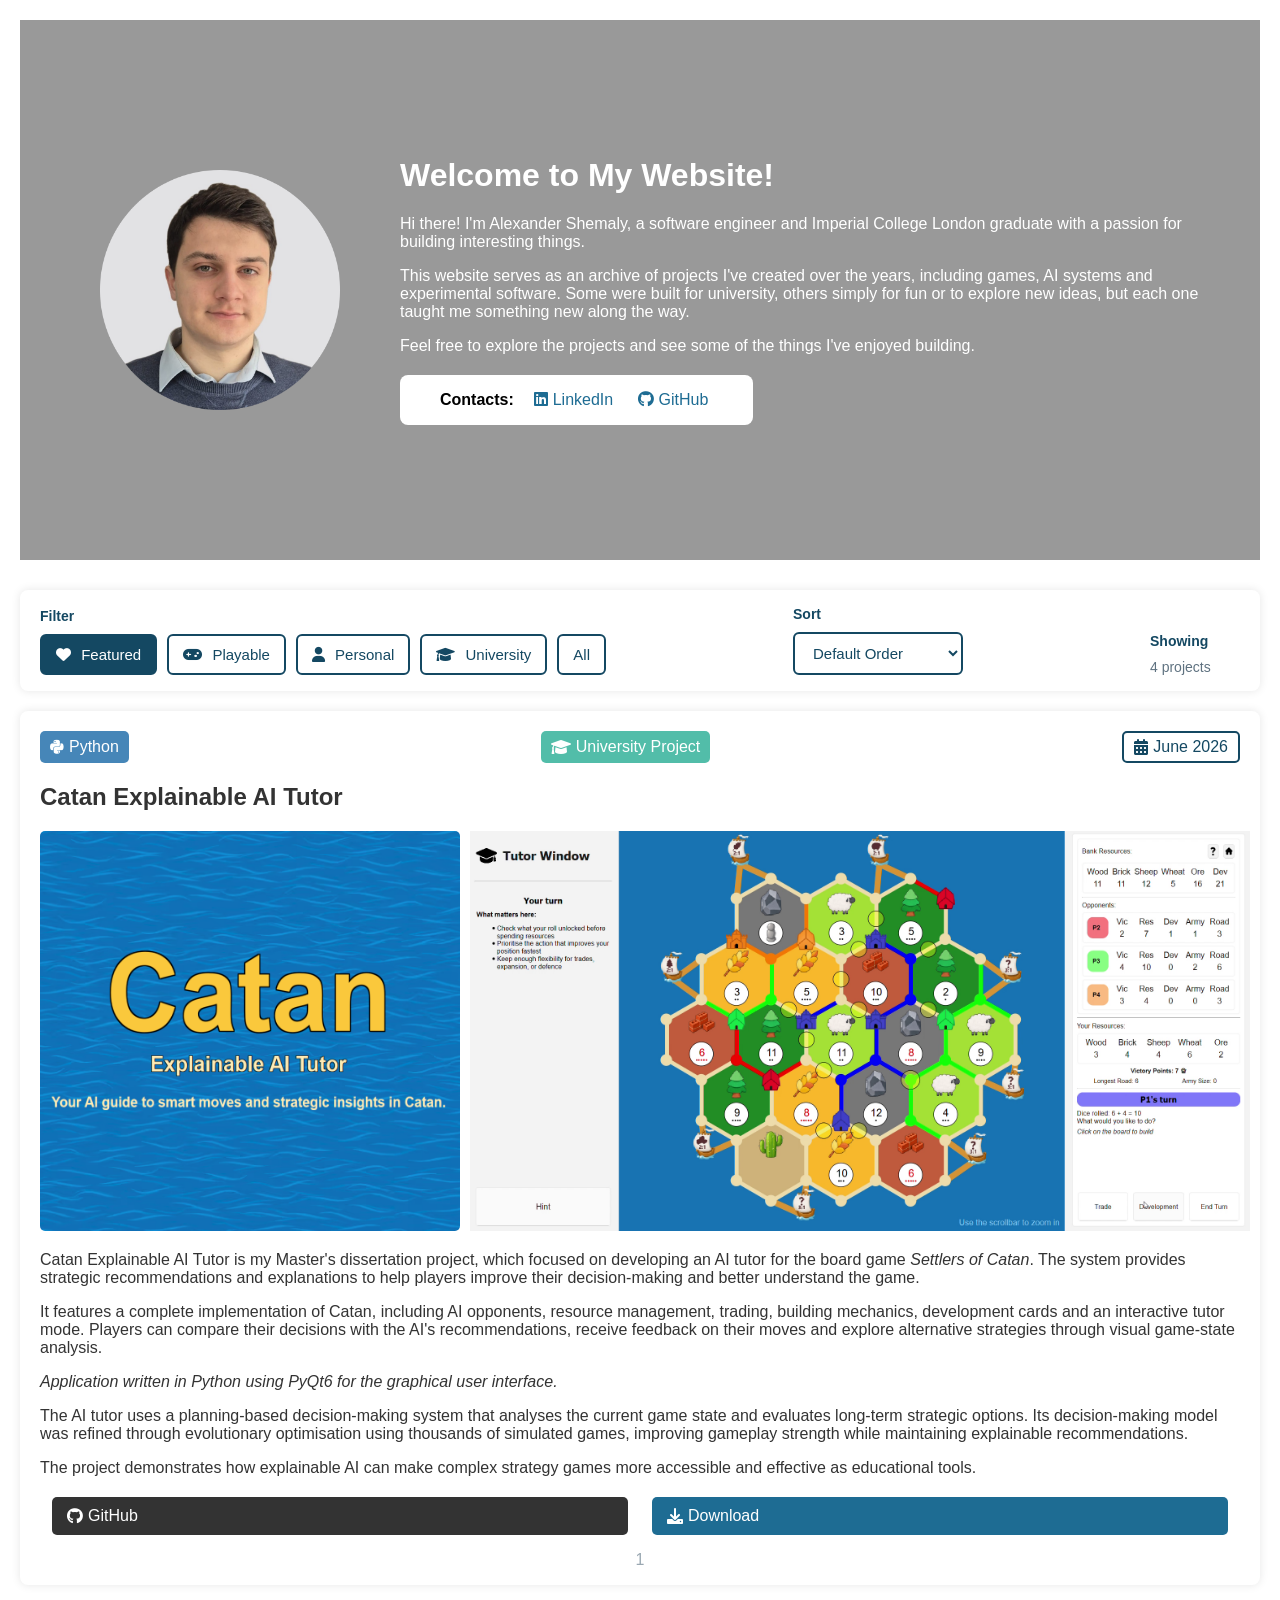
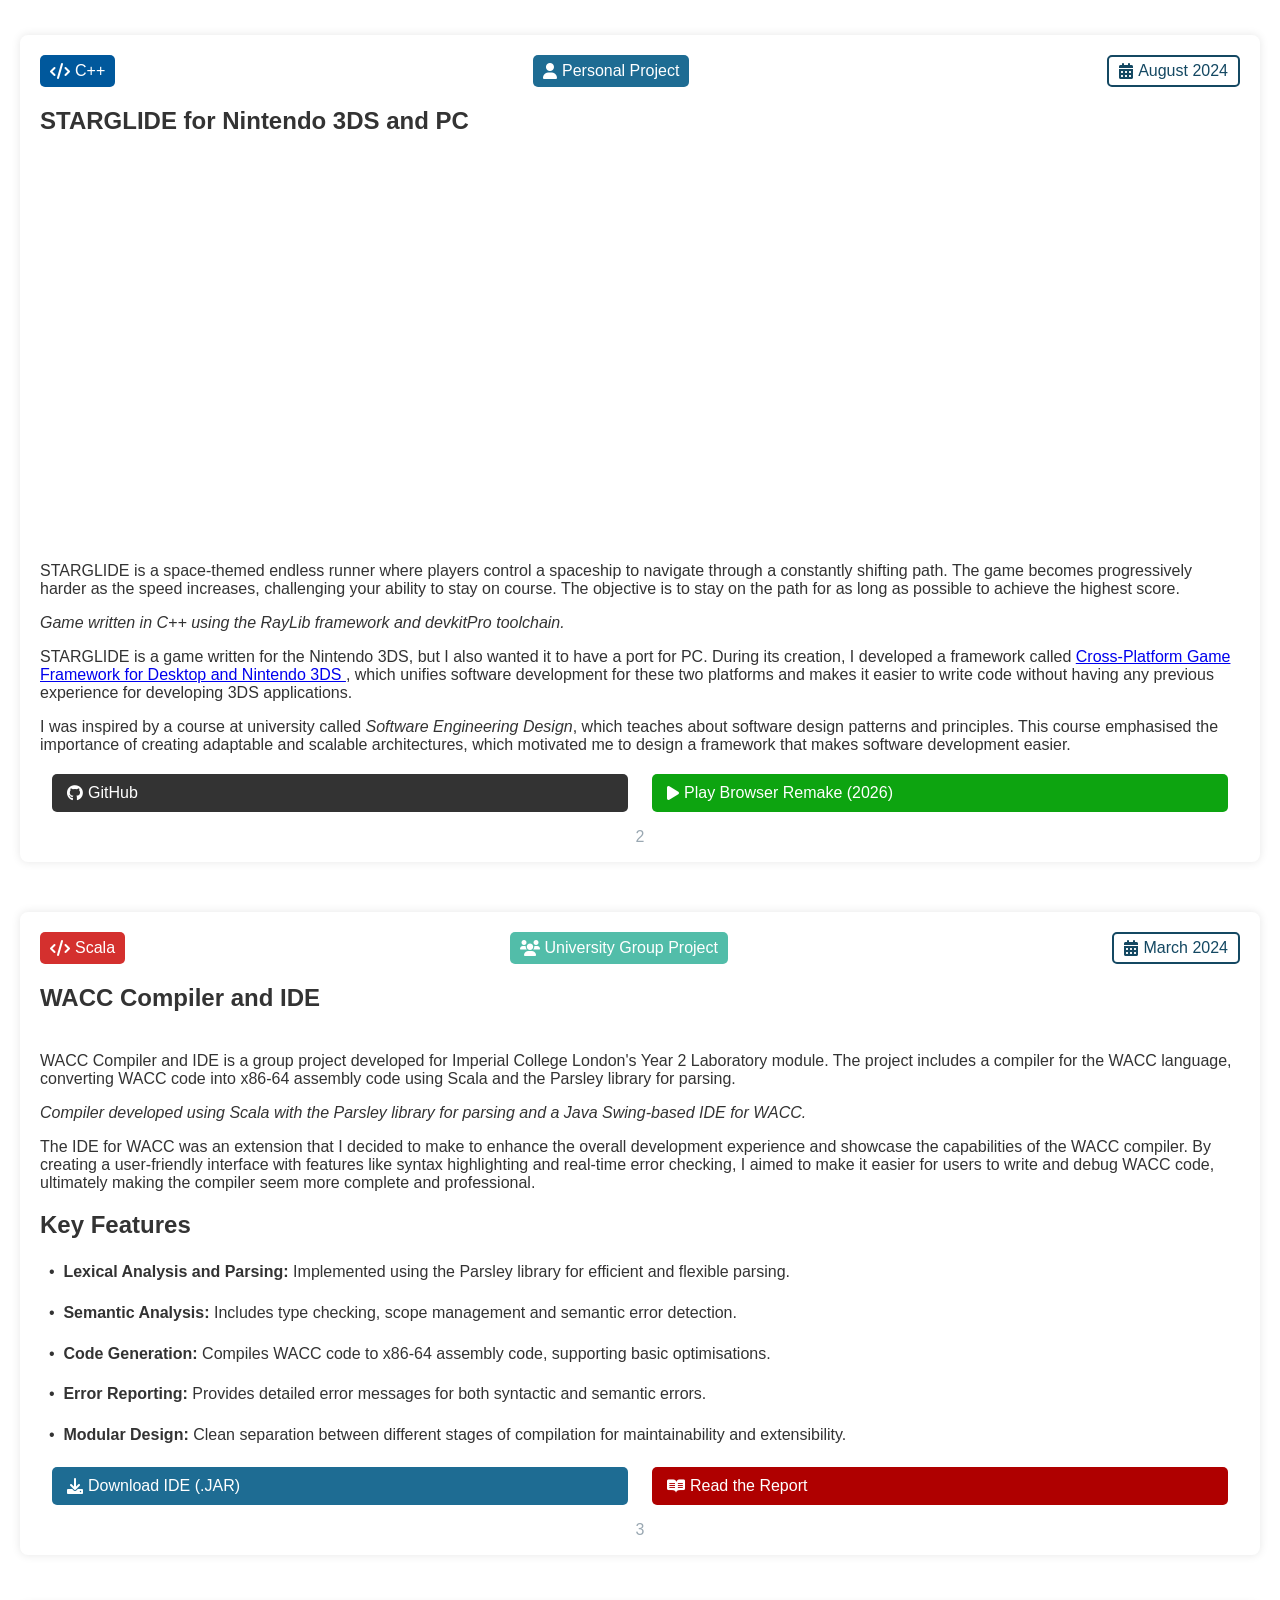
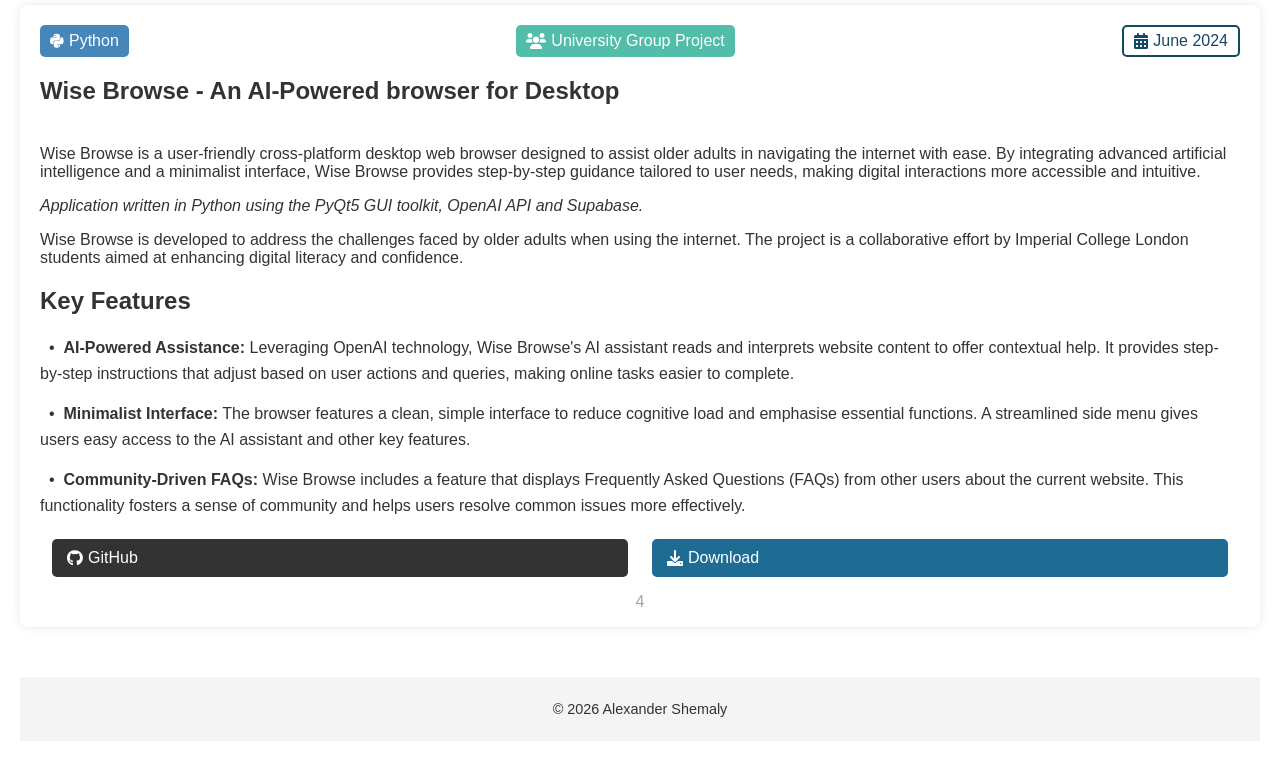
==== commit e914b0c5: "Added Catan Project" ====
--- a/index.html
+++ b/index.html
@@ -1,787 +1,833 @@
-<!DOCTYPE html>
-<html lang="en">
-
-<head>
-    <meta charset="UTF-8">
-    <meta name="viewport" content="width=device-width, initial-scale=1.0">
-    <title>Alex Shem - Computing Portfolio</title>
-    <link rel="stylesheet" href="styles.css">
-    <link rel="icon" href="assets/icon.ico" type="image/x-icon">
-    <link rel="stylesheet" href="https://cdnjs.cloudflare.com/ajax/libs/font-awesome/6.0.0-beta3/css/all.min.css">
-</head>
-
-<body>
-    <div class="container">
-        <img src="assets/Profile.png" class="image" id="profile" alt="">
-        <div class="text">
-            <h1>Welcome to My Website!</h1>
-            <p>
-                Hi there! I'm Alexander Shemaly, a software engineer and Imperial College London graduate with a passion
-                for building interesting things.
-            </p>
-            <p>
-                This website serves as an archive of projects I've created over the years, including games, AI systems
-                and experimental software. Some were built for university, others simply for fun or to explore new
-                ideas, but each one taught me something new along the way.
-            </p>
-            <p>
-                Feel free to explore the projects and see some of the things I've enjoyed building.
-            </p>
-            <div class="contact-info">
-                <p><b>Contacts:</b>
-                    <a href="https://www.linkedin.com/in/alexander-shemaly-24149a252/" class="contact-link">
-                        <i class="fab fa-linkedin"></i> LinkedIn&nbsp
-                    </a>
-                    <a href="https://github.com/AlexShem247" class="contact-link">
-                        <i class="fab fa-github"></i> GitHub&nbsp
-                    </a>
-                    <a href="mailto:ashem747@gmail.com" class="contact-link">
-                        <i class="fas fa-envelope"></i> ashem747@gmail.com
-                    </a>
-                </p>
-            </div>
-        </div>
-    </div>
-
-    <div class="project-toolbar">
-        <div class="toolbar-group">
-            <label for="project-filter">Filter</label>
-            <div class="filter-buttons" id="project-filter">
-                <button type="button" class="filter-button active" data-filter="featured"><i class="fas fa-heart"></i> Featured</button>
-                <button type="button" class="filter-button" data-filter="playable"><i class="fas fa-gamepad"></i> Playable</button>
-                <button type="button" class="filter-button" data-filter="personal"><i class="fas fa-user"></i> Personal</button>
-                <button type="button" class="filter-button" data-filter="university-group"><i class="fas fa-users"></i> University Group</button>
-                <button type="button" class="filter-button" data-filter="all">All</button>
-            </div>
-        </div>
-        <div class="toolbar-group toolbar-sort">
-            <label for="sort-order">Sort</label>
-            <select id="sort-order">
-                <option value="default">Default Order</option>
-                <option value="newest">Newest First</option>
-                <option value="oldest">Oldest First</option>
-            </select>
-        </div>
-        <div class="toolbar-group toolbar-count">
-            <label>Showing</label>
-            <div class="project-count" id="project-count">0 projects</div>
-        </div>
-    </div>
-
-    <div id="project-list">
-    <div class="project" data-featured="true" data-playable="true" data-group="personal" data-date="2024-08">
-        <div class="project-header">
-            <div class="language" style="background: #00589c">
-                <i class="fas fa-code"></i> C++
-            </div>
-            <div class="project-type">
-                <i class="fas fa-user"></i> Personal Project
-            </div>
-            <div class="date">
-                <i class="fas fa-calendar-alt"></i> August 2024
-            </div>
-        </div>
-        <h2 class="project-name">STARGLIDE for Nintendo 3DS and PC</h2>
-        <div class="project-images">
-            <img src="assets/starglideHome.png" class="image-1" alt="">
-            <video autoplay loop muted width="100%" class="image-2" poster="assets/starglideThumbnail.png">
-                <source src="assets/starglideDemo.webm" type="video/webm">
-                Your browser does not support the video tag.
-            </video>
-        </div>
-        <div class="project-description">
-            <p>
-                STARGLIDE is a space-themed endless runner where players control a spaceship to
-                navigate through a constantly shifting path. The game becomes progressively
-                harder as the speed increases, challenging your ability to stay on course.
-                The objective is to stay on the path for as long as possible to achieve the
-                highest score.
-            </p>
-            <p>
-                <i>Game written in C++ using the RayLib framework and devkitPro toolchain.</i>
-            </p>
-
-            <p>
-                STARGLIDE is a game written for the Nintendo 3DS, but I also wanted it to have
-                a port for PC. During its creation, I developed a framework called
-                <a href="https://github.com/AlexShem247/desktop-3ds-game-framework">
-                    Cross-Platform Game Framework for Desktop and Nintendo 3DS
-                </a>
-                , which unifies software
-                development for these two platforms and makes it easier to write code without having any previous
-                experience for developing 3DS applications.
-            </p>
-
-            <p>
-                I was inspired by a course at university called <i>Software Engineering Design</i>, which teaches about
-                software design patterns and principles. This course emphasised the importance of creating adaptable
-                and scalable architectures, which motivated me to design a framework that makes software development
-                easier.
-            </p>
-        </div>
-        <div class="project-buttons">
-            <a href="https://github.com/AlexShem247/starglide-3ds" class="button github-button" target="_blank">
-                <i class="fab fa-github"></i> GitHub
-            </a>
-            <a href="artifacts/starglide/index.html" class="button play-button"
-                target="_blank">
-                <i class="fas fa-play"></i> Play Browser Remake (2026)
-            </a>
-        </div>
-    </div>
-    <div class="project" data-featured="true" data-playable="false" data-group="university-group" data-date="2024-03">
-        <div class="project-header">
-            <div class="language" style="background: #d4302e">
-                <i class="fas fa-code"></i> Scala
-            </div>
-            <div class="project-type" style="background: #52bda9">
-                <i class="fas fa-users"></i>University Group Project
-            </div>
-            <div class="date">
-                <i class="fas fa-calendar-alt"></i> March 2024
-            </div>
-        </div>
-        <h2 class="project-name">WACC Compiler and IDE</h2>
-        <div class="project-images">
-            <img src="assets/waccEditor.png" class="image-3" alt="">
-            <img src="assets/waccRun.png" class="image-3" alt="">
-        </div>
-        <div class="project-description">
-            <p>
-                WACC Compiler and IDE is a group project developed for Imperial College London's Year 2 Laboratory
-                module.
-                The project includes a compiler for the WACC language, converting WACC code into x86-64 assembly code
-                using
-                Scala and the Parsley library for parsing.
-            </p>
-            <p>
-                <i>Compiler developed using Scala with the Parsley library for parsing, and a Java Swing-based IDE for
-                    WACC.</i>
-            </p>
-
-            <p>
-                The IDE for WACC was an extension that I decided to make to enhance the overall development experience
-                and
-                showcase the capabilities of the WACC compiler. By creating a user-friendly interface with features like
-                syntax highlighting and real-time error checking, I aimed to make it easier for users to write and debug
-                WACC code, ultimately making the compiler seem more complete and professional.
-            </p>
-
-            <div class="features-container">
-                <h2>Key Features</h2>
-                <ul class="features-list">
-                    <li>&nbsp;&nbsp;•&nbsp;&nbsp;<b>Lexical Analysis and Parsing:</b> Implemented using the Parsley
-                        library for efficient and flexible parsing.</li>
-                    <li>&nbsp;&nbsp;•&nbsp;&nbsp;<b>Semantic Analysis:</b> Includes type checking, scope management, and
-                        semantic error detection.</li>
-                    <li>&nbsp;&nbsp;•&nbsp;&nbsp;<b>Code Generation:</b> Compiles WACC code to x86-64 assembly code,
-                        supporting basic optimisations.</li>
-                    <li>&nbsp;&nbsp;•&nbsp;&nbsp;<b>Error Reporting:</b> Provides detailed error messages for both
-                        syntactic and semantic errors.</li>
-                    <li>&nbsp;&nbsp;•&nbsp;&nbsp;<b>Modular Design:</b> Clean separation between different stages of
-                        compilation for maintainability and extensibility.</li>
-                </ul>
-            </div>
-
-        </div>
-        <div class="project-buttons">
-            <a href="https://github.com/AlexShem247/wacc-compiler/releases/download/v1.0/WACC_IDE.jar" class="button download-button" target="_blank">
-                <i class="fas fa-download"></i> Download IDE (.JAR)
-            </a>
-            <a href="https://google.com" class="button read-button"
-                target="_blank">
-                <i class="fa-brands fa-readme"></i> Read the Report
-            </a>
-        </div>
-    </div>
-    <div class="project" data-featured="true" data-playable="false" data-group="university-group" data-date="2024-06">
-        <div class="project-header">
-            <div class="language" style="background: #4686b8">
-                <i class="fa-brands fa-python"></i> Python
-            </div>
-            <div class="project-type" style="background: #52bda9">
-                <i class="fas fa-users"></i>University Group Project
-            </div>
-            <div class="date">
-                <i class="fas fa-calendar-alt"></i> June 2024
-            </div>
-        </div>
-        <h2 class="project-name">Wise Browse - An AI-Powered browser for Desktop</h2>
-        <div class="project-images">
-            <img src="assets/wiseBrowsePromotional.png" class="image-1" alt="">
-            <img src="assets/wiseBrowseHome.png" class="image-2" alt="">
-        </div>
-        <div class="project-description">
-            <p>
-                Wise Browse is a user-friendly cross-platform desktop web browser designed to assist older
-                adults in navigating the internet with ease. By integrating advanced artificial
-                intelligence and a minimalist interface, Wise Browse provides step-by-step
-                guidance tailored to user needs, making digital interactions more accessible
-                and intuitive.
-            </p>
-            <p>
-                <i>Application written in Python using the PyQt5 GUI toolkit, OpenAI API and Supabase.</i>
-            </p>
-
-            <p>
-                Wise Browse is developed to address the challenges faced by older adults when using the
-                internet. The project is a collaborative effort by Imperial College London students
-                aimed at enhancing digital literacy and confidence.
-            </p>
-
-            <div class="features-container">
-                <h2>Key Features</h2>
-                <ul class="features-list">
-                    <li>&nbsp;&nbsp;•&nbsp;&nbsp;<b>AI-Powered Assistance:</b> Leveraging OpenAI technology, Wise
-                        Browse's AI assistant reads and interprets website content to offer contextual help. It provides
-                        step-by-step instructions that adjust based on user actions and queries, making online tasks
-                        easier to complete.</li>
-                    <li>&nbsp;&nbsp;•&nbsp;&nbsp;<b>Minimalist Interface:</b> The browser features a clean, simple
-                        interface to reduce cognitive load and emphasise essential functions. A streamlined side menu
-                        gives users easy access to the AI assistant and other key features.</li>
-                    <li>&nbsp;&nbsp;•&nbsp;&nbsp;<b>Community-Driven FAQs:</b> Wise Browse includes a feature that
-                        displays Frequently Asked Questions (FAQs) from other users about the current website. This
-                        functionality fosters a sense of community and helps users resolve common issues more
-                        effectively.</li>
-                </ul>
-            </div>
-
-        </div>
-        <div class="project-buttons">
-            <a href="https://github.com/AlexShem247/wise-browse" class="button github-button" target="_blank">
-                <i class="fab fa-github"></i> GitHub
-            </a>
-            <a href="https://github.com/AlexShem247/wise-browse/releases" class="button download-button"
-                target="_blank">
-                <i class="fas fa-download"></i> Download
-            </a>
-        </div>
-    </div>
-    <div class="project" data-featured="false" data-playable="false" data-group="personal" data-date="2022-08">
-        <div class="project-header">
-            <div class="language" style="background: #4686b8">
-                <i class="fa-brands fa-python"></i> Python
-            </div>
-            <div class="project-type">
-                <i class="fas fa-user"></i> Personal Project
-            </div>
-            <div class="date">
-                <i class="fas fa-calendar-alt"></i> August 2022
-            </div>
-        </div>
-        <h2 class="project-name">Smart Retain - Note Maker and Revision Application</h2>
-        <div class="project-images">
-            <img src="assets/smartRetainMenu.png" class="image-1" alt="">
-            <img src="assets/smartRetainHome.png" class="image-2" alt="">
-        </div>
-        <div class="project-description">
-            <p class="imageDesc">Screenshot of Start Menu and Home Page Screen</p>
-            <p>
-                Smart Retain is an innovative application designed to help users manage their notes, enhance
-                their learning experience, and track their performance in various courses or subjects. Smart
-                Retain combines note-taking, machine learning, and performance analytics to create an integrated
-                learning tool.
-            </p>
-            <p>
-                <i>Application written in Python 3.9 using the PyQt5 GUI toolkit.</i>
-            </p>
-
-            <div class="project-images">
-                <video autoplay loop muted width="100%" class="image-2" poster="assets/smartRetainEditThumbnail.png">
-                    <source src="assets/smartRetainEditDemo.webm" type="video/webm">
-                    Your browser does not support the video tag.
-                </video>
-                <video autoplay loop muted width="100%" class="image-1" poster="assets/smartRetainLearnThumbnail.png">
-                    <source src="assets/smartRetainLearnDemo.webm" type="video/webm">
-                    Your browser does not support the video tag.
-                </video>
-            </div>
-            <p class="imageDesc">Screenshot of Create Note and Learn Note Screen</p>
-
-            <p>
-            <div class="features-container">
-                <h2>Features</h2>
-                <ul class="features-list">
-                    <li>&nbsp&nbsp•&nbsp&nbsp<b>Create Notes:</b> Detailed input options to label notes with question,
-                        answer, keywords, topic, subtopic, and note type.</li>
-                    <li>&nbsp&nbsp•&nbsp&nbsp<b>PDF Viewer:</b> Read from textbooks or PDFs while making notes,
-                        eliminating the need to switch windows.</li>
-                    <li>&nbsp&nbsp•&nbsp&nbsp<b>Snippet Capture:</b> Take pictures from PDFs, add them directly to
-                        notes, and annotate them.</li>
-                    <li>&nbsp&nbsp•&nbsp&nbsp<b>Formula Capture:</b> Create formula-type notes, with symbols and units
-                        to allow random question generation on learn mode. The values will
-                        be randomly generated using a provided reasonable value range and the answer calculated using
-                        the question formula. The formula can even be automatically rearranged for more questions.</li>
-                    <li>&nbsp&nbsp•&nbsp&nbsp<b>Learn Notes:</b> Machine learning-based suggestions for which notes to
-                        study, with customisable focus on topics and subtopics.</li>
-                    <li>&nbsp&nbsp•&nbsp&nbsp<b>Home Window:</b> Visual charts and graphs to track progress and identify
-                        areas for improvement.</li>
-                </ul>
-            </div>
-        </div>
-        <div class="project-buttons">
-            <a href="https://github.com/AlexShem247/note-and-flashcard-maker" class="button github-button"
-                target="_blank">
-                <i class="fab fa-github"></i> GitHub
-            </a>
-            <a href="https://github.com/AlexShem247/note-and-flashcard-maker/releases" class="button download-button"
-                target="_blank">
-                <i class="fas fa-download"></i> Download
-            </a>
-        </div>
-    </div>
-    <div class="project" data-featured="false" data-playable="false" data-group="university-group" data-date="2025-03">
-        <div class="project-header">
-            <div class="language" style="background: #017acc">
-                <i class="fa-brands fa-react"></i> React + Typescript
-            </div>
-            <div class="project-type" style="background: #52bda9">
-                <i class="fas fa-users"></i>University Group Project
-            </div>
-            <div class="date">
-                <i class="fas fa-calendar-alt"></i> March 2025
-            </div>
-        </div>
-        <h2 class="project-name">Response Area Sandbox for Lambda Feedback</h2>
-        <div class="project-images">
-            <img src="assets/storybook.png" class="image-3" alt="">
-            <img src="assets/lambda-feedback.png" class="image-3" alt="">
-        </div>
-        <div class="project-description">
-            <p>
-                The Response Area Sandbox is a development toolkit designed to streamline the creation of new interactive
-                question components (known as
-                <i>response area types</i>) for the Lambda Feedback educational platform. By providing an isolated, fully
-                simulated environment and an
-                extensible component-loading system, the project significantly reduces development time, improves
-                scalability, and enables seamless
-                integration of new content formats without disrupting the platform's live service.
-            </p>
-            <p>
-                <i>Application developed using React, Storybook, and a modular package architecture, with deployment and
-                    dynamic loading handled via AWS S3.</i>
-            </p>
-
-            <p>
-                The Lambda Feedback platform, used in STEM higher education and beyond, allows students to complete
-                academic exercises and receive real-time,
-                automated formative feedback. This project was developed as part of Imperial College London's Software
-                Engineering Group Project (SEGP) to
-                expand the platform's flexibility and improve the experience for external developers.
-            </p>
-
-            <div class="features-container">
-                <h2>Key Features</h2>
-                <ul class="features-list">
-                    <li>&nbsp;&nbsp;•&nbsp;&nbsp;<b>Developer Sandbox:</b> Built a Storybook-based simulation of the
-                        Lambda Feedback environment, allowing developers to create and test response areas without
-                        running the full application stack, reducing setup time from days to hours.</li>
-                    <li>&nbsp;&nbsp;•&nbsp;&nbsp;<b>Template Repository:</b> Provided a ready-to-use project template
-                        for building new response area types, complete with documentation and support for custom
-                        evaluation functions.</li>
-                    <li>&nbsp;&nbsp;•&nbsp;&nbsp;<b>Response Area Registry:</b> Designed an interactive registry
-                        interface that previews and lists available response area types for teachers, improving
-                        discoverability and scalability over the legacy drop-down selector.</li>
-                    <li>&nbsp;&nbsp;•&nbsp;&nbsp;<b>Dynamic Component Loading:</b> Implemented AWS S3 hosting for new
-                        components, enabling immediate use without redeploying the main application and minimising
-                        service disruption.</li>
-                    <li>&nbsp;&nbsp;•&nbsp;&nbsp;<b>Package Extraction & Integration:</b> Refactored Lambda Feedback's
-                        mono-repo into modular packages to reduce code duplication, improve maintainability, and support
-                        the sandbox environment.</li>
-                </ul>
-            </div>
-        </div>
-        <div class="project-buttons">
-            <a href="https://github.com/orgs/lambda-feedback-segp-sandbox/repositories" class="button github-button" target="_blank">
-                <i class="fab fa-github"></i> GitHub
-            </a>
-            <a href="https://github.com/lambda-feedback-segp-sandbox/user-documentation/blob/main/segp-report.pdf"
-                class="button read-button" target="_blank">
-                <i class="fa-brands fa-readme"></i> Read the Project Report
-            </a>
-        </div>
-    </div>
-    <div class="project" data-featured="false" data-playable="true" data-group="personal" data-date="2020-11">
-        <div class="project-header">
-            <div class="language" style="background: #4686b8">
-                <i class="fa-brands fa-python"></i> Python
-            </div>
-            <div class="project-type">
-                <i class="fas fa-user"></i> Personal Project
-            </div>
-            <div class="date">
-                <i class="fas fa-calendar-alt"></i> November 2020
-            </div>
-        </div>
-        <h2 class="project-name">Snappy Triggers</h2>
-        <div class="project-images">
-            <img src="assets/snappyTriggersHome.png" class="image-1" alt="">
-            <video autoplay loop muted width="100%" class="image-2" poster="assets/snappyTriggersThumbnail.png">
-                <source src="assets/snappyTriggersDemo.webm" type="video/webm">
-                Your browser does not support the video tag.
-            </video>
-        </div>
-        <div class="project-description">
-            <p>
-                Snappy Triggers is a fast-paced shooter where players face off against various enemies across multiple
-                rounds. Each round presents unique challenges and themes, with a final boss round that tests your skills
-                to the limit. Earn points for each enemy you defeat and aim to achieve the highest score.
-            </p>
-
-            <p>
-                <i>Game written in Python 3.6 using the Pygame framework.</i>
-            </p>
-            <p>
-                You can create and login into to your Snappy Trigger Account, allowing you to create
-                a profile and save your scores to the global leaderboards, implemented using EZSheets -
-                a Python Google Sheets API.
-            </p>
-            <p>Snappy Triggers was the project I developed for my A-Level Computer Science coursework.</p>
-        </div>
-        <div class="project-buttons">
-            <a href="https://github.com/AlexShem247/snappy-triggers" class="button github-button" target="_blank">
-                <i class="fab fa-github"></i> GitHub
-            </a>
-            <a href="artifacts/snappy-triggers/index.html" class="button play-button"
-                target="_blank">
-                <i class="fas fa-play"></i> Play Browser Remake (2026)
-            </a>
-        </div>
-    </div>
-    <div class="project" data-featured="false" data-playable="true" data-group="personal" data-date="2023-08">
-        <div class="project-header">
-            <div class="language" style="background: #ED8B00">
-                <i class="fa-brands fa-java"></i> Java
-            </div>
-            <div class="project-type">
-                <i class="fas fa-user"></i> Personal Project
-            </div>
-            <div class="date">
-                <i class="fas fa-calendar-alt"></i> August 2023
-            </div>
-        </div>
-        <h2 class="project-name">Maze Raycasting Game</h2>
-        <div class="project-images">
-            <img src="assets/raycastingHome.png" class="image-1" alt="">
-            <video autoplay loop muted width="100%" class="image-2" poster="assets/raycastingThumbnail.png">
-                <source src="assets/raycastingDemo.webm" type="video/webm">
-                Your browser does not support the video tag.
-            </video>
-        </div>
-        <div class="project-description">
-            <p>
-                My Maze Raycasting Game is a maze exploration game where players navigate through
-                <b>randomly generated</b> mazes, collect all coins, and avoid zombies to progress
-                through increasingly difficult levels. The game leverages on
-                <a href="https://en.wikipedia.org/wiki/Ray_casting">Ray Casting</a>, a technique using in early video
-                games to efficiently render a 3D world from a 2D
-                playing field, and a modified
-                <a href="https://en.wikipedia.org/wiki/Maze_generation_algorithm">Depth-First Search (DFS) Maze
-                    Generation Algorithm</a>, offering an immersive gameplay experience.
-            </p>
-            <p>
-                <i>Game written in Java using the libGDX library.</i>
-            </p>
-
-            <p>
-                My fascination with 2.5D graphics and the complex mathematics behind them inspired me to create this
-                game.
-                I have always been intrigued by how simple 2D elements can be transformed into immersive 3D-like
-                environments
-                through techniques like ray casting. Additionally, I wanted to apply and deepen my understanding of
-                algorithms
-                and mathematical concepts that I had previously studied.
-            </p>
-            <p>
-                <i>
-                    Note: Contains third-party assets inspired by or sourced from Minecraft. All rights belong to
-                    Mojang Studios.
-                </i>
-            </p>
-        </div>
-        <div class="project-buttons">
-            <a href="https://github.com/AlexShem247/maze-raycasting-game" class="button github-button" target="_blank">
-                <i class="fab fa-github"></i> GitHub
-            </a>
-            <a href="artifacts/maze-raycasting-game/index.html" class="button play-button"
-                target="_blank">
-                <i class="fas fa-play"></i> Play Browser Remake (2026)
-            </a>
-        </div>
-    </div>
-    <div class="project" data-featured="false" data-playable="true" data-group="personal" data-date="2021-07">
-        <div class="project-header">
-            <div class="language" style="background: #4686b8">
-                <i class="fa-brands fa-python"></i> Python
-            </div>
-            <div class="project-type">
-                <i class="fas fa-user"></i> Personal Project
-            </div>
-            <div class="date">
-                <i class="fas fa-calendar-alt"></i> July 2021
-            </div>
-        </div>
-        <h2 class="project-name">Plane Mania for PC and Mobile</h2>
-        <div class="project-images">
-            <img src="assets/planeManiaHome.png" class="image-1" alt="">
-            <video autoplay loop muted width="100%" class="image-2" poster="assets/planeManiaThumbnail.png">
-                <source src="assets/planeManiaDemo.webm" type="video/webm">
-                Your browser does not support the video tag.
-            </video>
-        </div>
-        <div class="project-description">
-            <p>
-                Plane Mania is an endless runner game where you pilot a plane through increasingly difficult skies.
-                Your objective is to fly as far as possible while collecting items and shooting down enemy planes.
-                The game challenges your reflexes and strategic skills as you manage altitude and score points.
-                The further you go, the harder it gets!
-            </p>
-
-            <p>
-                <i>Game written in Python 3.9 using the Kivy framework. Available on PC and Mobile Android devices.</i>
-            </p>
-            <p>
-                Kivy is an open-source Python framework designed for the rapid development of multi-touch applications.
-                It provides a flexible and highly customisable environment for building cross-platform apps that run
-                seamlessly on Windows, macOS, Linux, Android, and iOS. This allowed me to write Plane Mania for both
-                platforms using the same codebase.
-            </p>
-            <p>
-                <i>
-                    Note: Contains third-party assets, including Nintendo artwork and sound effects, used for
-                    non-commercial educational purposes.
-                </i>
-            </p>
-        </div>
-        <div class="project-buttons">
-            <a href="https://github.com/AlexShem247/plane-mania" class="button github-button" target="_blank">
-                <i class="fab fa-github"></i> GitHub
-            </a>
-            <a href="artifacts/plane-mania/index.html" class="button play-button"
-                target="_blank">
-                <i class="fas fa-play"></i> Play Browser Remake (2026)
-            </a>
-        </div>
-    </div>
-    <div class="project" data-featured="false" data-playable="false" data-group="personal" data-date="2024-12">
-        <div class="project-header">
-            <div class="language" style="background: #4686b8">
-                <i class="fa-brands fa-python"></i> Python
-            </div>
-            <div class="project-type">
-                <i class="fas fa-user"></i> Personal Project
-            </div>
-            <div class="date">
-                <i class="fas fa-calendar-alt"></i> December 2024
-            </div>
-        </div>
-        <h2 class="project-name">Wine Origin Classifier: Predicting Country of Origin of Wines using ML and LLMs</h2>
-        <div class="project-images">
-            <img src="assets/decision_tree.png" class="image-3" alt="">
-            <embed src="assets/report.pdf" width="600" height="500" type="application/pdf">
-        </div>
-        <div class="project-description">
-            <p>
-                The Wine Origin Classifier is a machine learning project aimed at predicting the country of origin of
-                wines based on a dataset of wine reviews.
-                The goal was to build a classification model using both traditional machine learning techniques and
-                advanced natural language processing (NLP) methods,
-                particularly Large Language Models (LLMs), to extract features from the wine descriptions.
-            </p>
-            <p>
-                <i>Developed in Python using Scikit-learn, Pandas, OpenAI API and Graphviz libraries.</i>
-            </p>
-
-            <p>
-                The dataset includes five columns: Country (target), Description, Points, Price, and Variety.
-                A key challenge was the data imbalance, where certain countries (such as Spain, France, and Italy) were
-                underrepresented.
-                I addressed this by using weighted evaluation metrics and experimenting with different feature
-                engineering and model selection techniques to improve the performance on underrepresented classes.
-            </p>
-
-            <p>
-                A major component of the project was utilising NLP techniques to extract features from the textual
-                descriptions of the wines.
-                These features included flavor profiles, texture, acidity, and aging potential, which vary across
-                regions and can indicate the country of origin.
-                I also explored how LLMs can be integrated into traditional ML pipelines to enhance text feature
-                extraction.
-            </p>
-
-            <div class="features-container">
-                <h2>Key Features</h2>
-                <ul class="features-list">
-                    <li>&nbsp;&nbsp;•&nbsp;&nbsp;<b>Data Preprocessing and Imbalance Handling:</b> Dealt with class
-                        imbalance through weighted metrics and techniques to improve model fairness.</li>
-                    <li>&nbsp;&nbsp;•&nbsp;&nbsp;<b>Textual Feature Extraction:</b> Used NLP techniques to extract
-                        relevant features from the wine descriptions, such as flavor profiles, texture, and
-                        region-specific terms.</li>
-                    <li>&nbsp;&nbsp;•&nbsp;&nbsp;<b>Large Language Model Integration:</b> Explored the use of LLMs for
-                        enhanced feature extraction and improved classification performance.</li>
-                    <li>&nbsp;&nbsp;•&nbsp;&nbsp;<b>Model Evaluation:</b> Evaluated multiple models, focusing on
-                        performance across all classes, particularly underrepresented ones.</li>
-                </ul>
-            </div>
-
-        </div>
-        <div class="project-buttons">
-            <a href="https://github.com/AlexShem247/wine-origin-classifier" class="button github-button"
-                target="_blank">
-                <i class="fab fa-github"></i> GitHub
-            </a>
-            <a href="https://github.com/AlexShem247/wine-origin-classifier/blob/main/report/report.pdf"
-                class="button read-button" target="_blank">
-                <i class="fa-brands fa-readme"></i> Read the Project Report
-            </a>
-        </div>
-    </div>
-    <div class="project" data-featured="false" data-playable="true" data-group="personal" data-date="2022-01">
-        <div class="project-header">
-            <div class="language" style="background: #e6cf1b">
-                <i class="fa-brands fa-js"></i> JavaScript
-            </div>
-            <div class="project-type">
-                <i class="fas fa-user"></i> Personal Project
-            </div>
-            <div class="date">
-                <i class="fas fa-calendar-alt"></i> January 2022
-            </div>
-        </div>
-        <h2 class="project-name">Dots and Boxes Remastered</h2>
-        <div class="project-images">
-            <img src="assets/dotsAndBoxesLogo.png" class="image-1" alt="">
-            <video autoplay loop muted width="100%" class="image-2" poster="assets/dotsAndBoxesThumbnail.png">
-                <source src="assets/dotsAndBoxesDemo.webm" type="video/webm">
-                Your browser does not support the video tag.
-            </video>
-        </div>
-        <div class="project-description">
-            <p>
-                Dots and Boxes Remastered is a JavaScript-based web game that allows players to enjoy the classic
-                game of Dots and Boxes with new mechanics. Players take turns connecting dots with lines to form boxes,
-                but in this remastered version, some boxes contain power-ups that can influence the game's outcome in
-                surprising ways.
-            </p>
-            <p>
-                <i>Available to play in browser: <a href="https://alexshem247.github.io/dots-and-boxes-remastered/">Dots
-                        and Boxes Remastered</a></i>
-            </p>
-
-            <p>
-                Game written using HTML, CSS and JavaScript.
-            </p>
-        </div>
-        <div class="project-buttons">
-            <a href="https://github.com/AlexShem247/dots-and-boxes-remastered" class="button github-button"
-                target="_blank">
-                <i class="fab fa-github"></i> GitHub
-            </a>
-            <a href="https://alexshem247.github.io/dots-and-boxes-remastered/" class="button play-button"
-                target="_blank">
-                <i class="fas fa-play"></i> Play Online
-            </a>
-        </div>
-    </div>
-    </div>
-
-    <script>
-        document.addEventListener("DOMContentLoaded", function () {
-            const projectList = document.getElementById("project-list");
-            const projects = Array.from(projectList.querySelectorAll(".project"));
-            const filterButtons = Array.from(document.querySelectorAll(".filter-button"));
-            const sortSelect = document.getElementById("sort-order");
-            const projectCount = document.getElementById("project-count");
-
-            let activeFilter = "featured";
-            let activeSort = "default";
-
-            projects.forEach(function (project, index) {
-                project.dataset.originalOrder = String(index);
-                if (!project.querySelector(".project-number")) {
-                    const projectNumber = document.createElement("div");
-                    projectNumber.className = "project-number";
-                    project.appendChild(projectNumber);
-                }
-            });
-
-            function matchesFilter(project, filter) {
-                if (filter === "all") {
-                    return true;
-                }
-                if (filter === "featured") {
-                    return project.dataset.featured === "true";
-                }
-                if (filter === "playable") {
-                    return project.dataset.playable === "true";
-                }
-                return project.dataset.group === filter;
-            }
-
-            function sortProjects(list, sortMode) {
-                if (sortMode === "newest") {
-                    return list.sort(function (a, b) {
-                        return b.dataset.date.localeCompare(a.dataset.date);
-                    });
-                }
-                if (sortMode === "oldest") {
-                    return list.sort(function (a, b) {
-                        return a.dataset.date.localeCompare(b.dataset.date);
-                    });
-                }
-                return list.sort(function (a, b) {
-                    return Number(a.dataset.originalOrder) - Number(b.dataset.originalOrder);
-                });
-            }
-
-            function renderProjects() {
-                const visibleProjects = projects.filter(function (project) {
-                    return matchesFilter(project, activeFilter);
-                });
-                const sortedProjects = sortProjects(visibleProjects.slice(), activeSort);
-
-                sortedProjects.forEach(function (project) {
-                    projectList.appendChild(project);
-                    project.style.display = "";
-                });
-
-                sortedProjects.forEach(function (project, index) {
-                    const projectNumber = project.querySelector(".project-number");
-                    projectNumber.textContent = String(index + 1);
-                });
-
-                projects.forEach(function (project) {
-                    if (!visibleProjects.includes(project)) {
-                        project.style.display = "none";
-                    }
-                });
-
-                projectCount.textContent = visibleProjects.length === 1
-                    ? "1 project"
-                    : visibleProjects.length + " projects";
-            }
-
-            filterButtons.forEach(function (button) {
-                button.addEventListener("click", function () {
-                    activeFilter = button.dataset.filter;
-                    filterButtons.forEach(function (item) {
-                        item.classList.toggle("active", item === button);
-                    });
-                    renderProjects();
-                });
-            });
-
-            sortSelect.addEventListener("change", function () {
-                activeSort = sortSelect.value;
-                renderProjects();
-            });
-
-            renderProjects();
-        });
-    </script>
-</body>
-<footer>
-    <p>&copy; 2026 Alexander Shemaly</p>
-</footer>
-
-</html>
+<!DOCTYPE html>
+<html lang="en">
+
+<head>
+    <meta charset="UTF-8">
+    <meta name="viewport" content="width=device-width, initial-scale=1.0">
+    <title>Alex Shem - Computing Portfolio</title>
+    <link rel="stylesheet" href="styles.css">
+    <link rel="icon" href="assets/icon.ico" type="image/x-icon">
+    <link rel="stylesheet" href="https://cdnjs.cloudflare.com/ajax/libs/font-awesome/6.0.0-beta3/css/all.min.css">
+</head>
+
+<body>
+    <div class="container">
+        <img src="assets/Profile.png" class="image" id="profile" alt="">
+        <div class="text">
+            <h1>Welcome to My Website!</h1>
+            <p>
+                Hi there! I'm Alexander Shemaly, a software engineer and Imperial College London graduate with a passion
+                for building interesting things.
+            </p>
+            <p>
+                This website serves as an archive of projects I've created over the years, including games, AI systems
+                and experimental software. Some were built for university, others simply for fun or to explore new
+                ideas, but each one taught me something new along the way.
+            </p>
+            <p>
+                Feel free to explore the projects and see some of the things I've enjoyed building.
+            </p>
+            <div class="contact-info">
+                <p><b>Contacts:</b>
+                    <a href="https://www.linkedin.com/in/alexander-shemaly-24149a252/" class="contact-link">
+                        <i class="fab fa-linkedin"></i> LinkedIn&nbsp
+                    </a>
+                    <a href="https://github.com/AlexShem247" class="contact-link">
+                        <i class="fab fa-github"></i> GitHub&nbsp
+                    </a>
+                </p>
+            </div>
+        </div>
+    </div>
+
+    <div class="project-toolbar">
+        <div class="toolbar-group">
+            <label for="project-filter">Filter</label>
+            <div class="filter-buttons" id="project-filter">
+                <button type="button" class="filter-button active" data-filter="featured"><i class="fas fa-heart"></i> Featured</button>
+                <button type="button" class="filter-button" data-filter="playable"><i class="fas fa-gamepad"></i> Playable</button>
+                <button type="button" class="filter-button" data-filter="personal"><i class="fas fa-user"></i> Personal</button>
+                <button type="button" class="filter-button" data-filter="university-group"><i class="fas fa-graduation-cap"></i> University</button>
+                <button type="button" class="filter-button" data-filter="all">All</button>
+            </div>
+        </div>
+        <div class="toolbar-group toolbar-sort">
+            <label for="sort-order">Sort</label>
+            <select id="sort-order">
+                <option value="default">Default Order</option>
+                <option value="newest">Newest First</option>
+                <option value="oldest">Oldest First</option>
+            </select>
+        </div>
+        <div class="toolbar-group toolbar-count">
+            <label>Showing</label>
+            <div class="project-count" id="project-count">0 projects</div>
+        </div>
+    </div>
+
+    <div id="project-list">
+    <div class="project" data-featured="true" data-playable="false" data-group="university-group" data-date="2026-06">
+        <div class="project-header">
+            <div class="language" style="background: #4686b8">
+                <i class="fa-brands fa-python"></i> Python
+            </div>
+            <div class="project-type" style="background: #52bda9">
+                <i class="fas fa-graduation-cap"></i>University Project
+            </div>
+            <div class="date">
+                <i class="fas fa-calendar-alt"></i> June 2026
+            </div>
+        </div>
+        <h2 class="project-name">Catan Explainable AI Tutor</h2>
+        <div class="project-images">
+            <img src="assets/catanHome.png" class="image-1" alt="">
+            <video autoplay loop muted width="100%" class="image-2" poster="assets/catanDemoThumbnail.png">
+                <source src="assets/catanDemo.webm" type="video/webm">
+                Your browser does not support the video tag.
+            </video>
+        </div>
+        <div class="project-description">
+            <p> Catan Explainable AI Tutor is my Master's dissertation project, which focused on developing an AI tutor for the board game <i>Settlers of Catan</i>. The system provides strategic recommendations and explanations to help players improve their decision-making and better understand the game. </p>
+
+            <p>
+                It features a complete implementation of Catan, including AI opponents, resource management, trading, building mechanics, development cards and an interactive tutor mode. Players can compare their decisions with the AI's recommendations, receive feedback on their moves and explore alternative strategies through visual game-state analysis.
+            </p>
+
+            <p>
+                <i>Application written in Python using PyQt6 for the graphical user interface.</i>
+            </p>
+
+            <p>
+                The AI tutor uses a planning-based decision-making system that analyses the current game state and evaluates long-term strategic options. Its decision-making model was refined through evolutionary optimisation using thousands of simulated games, improving gameplay strength while maintaining explainable recommendations.
+            </p>
+
+            <p>
+                The project demonstrates how explainable AI can make complex strategy games more accessible and effective as educational tools.
+            </p>
+        </div>
+        <div class="project-buttons">
+            <a href="https://github.com/AlexShem247/a-catan-tutor" class="button github-button" target="_blank">
+                <i class="fab fa-github"></i> GitHub
+            </a>
+            <a href="https://github.com/AlexShem247/a-catan-tutor/releases/tag/v1.1-catan-tutor" class="button download-button"
+                target="_blank">
+                <i class="fas fa-download"></i> Download
+            </a>
+        </div>
+    </div>
+    <div class="project" data-featured="true" data-playable="true" data-group="personal" data-date="2024-08">
+        <div class="project-header">
+            <div class="language" style="background: #00589c">
+                <i class="fas fa-code"></i> C++
+            </div>
+            <div class="project-type">
+                <i class="fas fa-user"></i> Personal Project
+            </div>
+            <div class="date">
+                <i class="fas fa-calendar-alt"></i> August 2024
+            </div>
+        </div>
+        <h2 class="project-name">STARGLIDE for Nintendo 3DS and PC</h2>
+        <div class="project-images">
+            <img src="assets/starglideHome.png" class="image-1" alt="">
+            <video autoplay loop muted width="100%" class="image-2" poster="assets/starglideThumbnail.png">
+                <source src="assets/starglideDemo.webm" type="video/webm">
+                Your browser does not support the video tag.
+            </video>
+        </div>
+        <div class="project-description">
+            <p>
+                STARGLIDE is a space-themed endless runner where players control a spaceship to
+                navigate through a constantly shifting path. The game becomes progressively
+                harder as the speed increases, challenging your ability to stay on course.
+                The objective is to stay on the path for as long as possible to achieve the
+                highest score.
+            </p>
+            <p>
+                <i>Game written in C++ using the RayLib framework and devkitPro toolchain.</i>
+            </p>
+
+            <p>
+                STARGLIDE is a game written for the Nintendo 3DS, but I also wanted it to have
+                a port for PC. During its creation, I developed a framework called
+                <a href="https://github.com/AlexShem247/desktop-3ds-game-framework">
+                    Cross-Platform Game Framework for Desktop and Nintendo 3DS
+                </a>
+                , which unifies software
+                development for these two platforms and makes it easier to write code without having any previous
+                experience for developing 3DS applications.
+            </p>
+
+            <p>
+                I was inspired by a course at university called <i>Software Engineering Design</i>, which teaches about
+                software design patterns and principles. This course emphasised the importance of creating adaptable
+                and scalable architectures, which motivated me to design a framework that makes software development
+                easier.
+            </p>
+        </div>
+        <div class="project-buttons">
+            <a href="https://github.com/AlexShem247/starglide-3ds" class="button github-button" target="_blank">
+                <i class="fab fa-github"></i> GitHub
+            </a>
+            <a href="artifacts/starglide/index.html" class="button play-button"
+                target="_blank">
+                <i class="fas fa-play"></i> Play Browser Remake (2026)
+            </a>
+        </div>
+    </div>
+    <div class="project" data-featured="true" data-playable="false" data-group="university-group" data-date="2024-03">
+        <div class="project-header">
+            <div class="language" style="background: #d4302e">
+                <i class="fas fa-code"></i> Scala
+            </div>
+            <div class="project-type" style="background: #52bda9">
+                <i class="fas fa-users"></i>University Group Project
+            </div>
+            <div class="date">
+                <i class="fas fa-calendar-alt"></i> March 2024
+            </div>
+        </div>
+        <h2 class="project-name">WACC Compiler and IDE</h2>
+        <div class="project-images">
+            <img src="assets/waccEditor.png" class="image-3" alt="">
+            <img src="assets/waccRun.png" class="image-3" alt="">
+        </div>
+        <div class="project-description">
+            <p>
+                WACC Compiler and IDE is a group project developed for Imperial College London's Year 2 Laboratory
+                module.
+                The project includes a compiler for the WACC language, converting WACC code into x86-64 assembly code
+                using
+                Scala and the Parsley library for parsing.
+            </p>
+            <p>
+                <i>Compiler developed using Scala with the Parsley library for parsing and a Java Swing-based IDE for
+                    WACC.</i>
+            </p>
+
+            <p>
+                The IDE for WACC was an extension that I decided to make to enhance the overall development experience
+                and
+                showcase the capabilities of the WACC compiler. By creating a user-friendly interface with features like
+                syntax highlighting and real-time error checking, I aimed to make it easier for users to write and debug
+                WACC code, ultimately making the compiler seem more complete and professional.
+            </p>
+
+            <div class="features-container">
+                <h2>Key Features</h2>
+                <ul class="features-list">
+                    <li>&nbsp;&nbsp;•&nbsp;&nbsp;<b>Lexical Analysis and Parsing:</b> Implemented using the Parsley
+                        library for efficient and flexible parsing.</li>
+                    <li>&nbsp;&nbsp;•&nbsp;&nbsp;<b>Semantic Analysis:</b> Includes type checking, scope management and
+                        semantic error detection.</li>
+                    <li>&nbsp;&nbsp;•&nbsp;&nbsp;<b>Code Generation:</b> Compiles WACC code to x86-64 assembly code,
+                        supporting basic optimisations.</li>
+                    <li>&nbsp;&nbsp;•&nbsp;&nbsp;<b>Error Reporting:</b> Provides detailed error messages for both
+                        syntactic and semantic errors.</li>
+                    <li>&nbsp;&nbsp;•&nbsp;&nbsp;<b>Modular Design:</b> Clean separation between different stages of
+                        compilation for maintainability and extensibility.</li>
+                </ul>
+            </div>
+
+        </div>
+        <div class="project-buttons">
+            <a href="artifacts/wacc/WACC_IDE.jar" class="button download-button" download>
+                <i class="fas fa-download"></i> Download IDE (.JAR)
+            </a>
+            <a href="https://github.com/AlexShem247/portfolio-website/blob/main/artifacts/wacc/wacc_project_report.pdf" class="button read-button"
+                target="_blank">
+                <i class="fa-brands fa-readme"></i> Read the Report
+            </a>
+        </div>
+    </div>
+    <div class="project" data-featured="true" data-playable="false" data-group="university-group" data-date="2024-06">
+        <div class="project-header">
+            <div class="language" style="background: #4686b8">
+                <i class="fa-brands fa-python"></i> Python
+            </div>
+            <div class="project-type" style="background: #52bda9">
+                <i class="fas fa-users"></i>University Group Project
+            </div>
+            <div class="date">
+                <i class="fas fa-calendar-alt"></i> June 2024
+            </div>
+        </div>
+        <h2 class="project-name">Wise Browse - An AI-Powered browser for Desktop</h2>
+        <div class="project-images">
+            <img src="assets/wiseBrowsePromotional.png" class="image-1" alt="">
+            <img src="assets/wiseBrowseHome.png" class="image-2" alt="">
+        </div>
+        <div class="project-description">
+            <p>
+                Wise Browse is a user-friendly cross-platform desktop web browser designed to assist older
+                adults in navigating the internet with ease. By integrating advanced artificial
+                intelligence and a minimalist interface, Wise Browse provides step-by-step
+                guidance tailored to user needs, making digital interactions more accessible
+                and intuitive.
+            </p>
+            <p>
+                <i>Application written in Python using the PyQt5 GUI toolkit, OpenAI API and Supabase.</i>
+            </p>
+
+            <p>
+                Wise Browse is developed to address the challenges faced by older adults when using the
+                internet. The project is a collaborative effort by Imperial College London students
+                aimed at enhancing digital literacy and confidence.
+            </p>
+
+            <div class="features-container">
+                <h2>Key Features</h2>
+                <ul class="features-list">
+                    <li>&nbsp;&nbsp;•&nbsp;&nbsp;<b>AI-Powered Assistance:</b> Leveraging OpenAI technology, Wise
+                        Browse's AI assistant reads and interprets website content to offer contextual help. It provides
+                        step-by-step instructions that adjust based on user actions and queries, making online tasks
+                        easier to complete.</li>
+                    <li>&nbsp;&nbsp;•&nbsp;&nbsp;<b>Minimalist Interface:</b> The browser features a clean, simple
+                        interface to reduce cognitive load and emphasise essential functions. A streamlined side menu
+                        gives users easy access to the AI assistant and other key features.</li>
+                    <li>&nbsp;&nbsp;•&nbsp;&nbsp;<b>Community-Driven FAQs:</b> Wise Browse includes a feature that
+                        displays Frequently Asked Questions (FAQs) from other users about the current website. This
+                        functionality fosters a sense of community and helps users resolve common issues more
+                        effectively.</li>
+                </ul>
+            </div>
+
+        </div>
+        <div class="project-buttons">
+            <a href="https://github.com/AlexShem247/wise-browse" class="button github-button" target="_blank">
+                <i class="fab fa-github"></i> GitHub
+            </a>
+            <a href="https://github.com/AlexShem247/wise-browse/releases" class="button download-button"
+                target="_blank">
+                <i class="fas fa-download"></i> Download
+            </a>
+        </div>
+    </div>
+    <div class="project" data-featured="false" data-playable="false" data-group="personal" data-date="2022-08">
+        <div class="project-header">
+            <div class="language" style="background: #4686b8">
+                <i class="fa-brands fa-python"></i> Python
+            </div>
+            <div class="project-type">
+                <i class="fas fa-user"></i> Personal Project
+            </div>
+            <div class="date">
+                <i class="fas fa-calendar-alt"></i> August 2022
+            </div>
+        </div>
+        <h2 class="project-name">Smart Retain - Note Maker and Revision Application</h2>
+        <div class="project-images">
+            <img src="assets/smartRetainMenu.png" class="image-1" alt="">
+            <img src="assets/smartRetainHome.png" class="image-2" alt="">
+        </div>
+        <div class="project-description">
+            <p class="imageDesc">Screenshot of Start Menu and Home Page Screen</p>
+            <p>
+                Smart Retain is an innovative application designed to help users manage their notes, enhance
+                their learning experience and track their performance in various courses or subjects. Smart
+                Retain combines note-taking, machine learning and performance analytics to create an integrated
+                learning tool.
+            </p>
+            <p>
+                <i>Application written in Python 3.9 using the PyQt5 GUI toolkit.</i>
+            </p>
+
+            <div class="project-images">
+                <video autoplay loop muted width="100%" class="image-2" poster="assets/smartRetainEditThumbnail.png">
+                    <source src="assets/smartRetainEditDemo.webm" type="video/webm">
+                    Your browser does not support the video tag.
+                </video>
+                <video autoplay loop muted width="100%" class="image-1" poster="assets/smartRetainLearnThumbnail.png">
+                    <source src="assets/smartRetainLearnDemo.webm" type="video/webm">
+                    Your browser does not support the video tag.
+                </video>
+            </div>
+            <p class="imageDesc">Screenshot of Create Note and Learn Note Screen</p>
+
+            <p>
+            <div class="features-container">
+                <h2>Features</h2>
+                <ul class="features-list">
+                    <li>&nbsp&nbsp•&nbsp&nbsp<b>Create Notes:</b> Detailed input options to label notes with question,
+                        answer, keywords, topic, subtopic and note type.</li>
+                    <li>&nbsp&nbsp•&nbsp&nbsp<b>PDF Viewer:</b> Read from textbooks or PDFs while making notes,
+                        eliminating the need to switch windows.</li>
+                    <li>&nbsp&nbsp•&nbsp&nbsp<b>Snippet Capture:</b> Take pictures from PDFs, add them directly to
+                        notes and annotate them.</li>
+                    <li>&nbsp&nbsp•&nbsp&nbsp<b>Formula Capture:</b> Create formula-type notes, with symbols and units
+                        to allow random question generation on learn mode. The values will
+                        be randomly generated using a provided reasonable value range and the answer calculated using
+                        the question formula. The formula can even be automatically rearranged for more questions.</li>
+                    <li>&nbsp&nbsp•&nbsp&nbsp<b>Learn Notes:</b> Machine learning-based suggestions for which notes to
+                        study, with customisable focus on topics and subtopics.</li>
+                    <li>&nbsp&nbsp•&nbsp&nbsp<b>Home Window:</b> Visual charts and graphs to track progress and identify
+                        areas for improvement.</li>
+                </ul>
+            </div>
+        </div>
+        <div class="project-buttons">
+            <a href="https://github.com/AlexShem247/note-and-flashcard-maker" class="button github-button"
+                target="_blank">
+                <i class="fab fa-github"></i> GitHub
+            </a>
+            <a href="https://github.com/AlexShem247/note-and-flashcard-maker/releases" class="button download-button"
+                target="_blank">
+                <i class="fas fa-download"></i> Download
+            </a>
+        </div>
+    </div>
+    <div class="project" data-featured="false" data-playable="false" data-group="university-group" data-date="2025-03">
+        <div class="project-header">
+            <div class="language" style="background: #017acc">
+                <i class="fa-brands fa-react"></i> React + Typescript
+            </div>
+            <div class="project-type" style="background: #52bda9">
+                <i class="fas fa-users"></i>University Group Project
+            </div>
+            <div class="date">
+                <i class="fas fa-calendar-alt"></i> March 2025
+            </div>
+        </div>
+        <h2 class="project-name">Response Area Sandbox for Lambda Feedback</h2>
+        <div class="project-images">
+            <img src="assets/storybook.png" class="image-3" alt="">
+            <img src="assets/lambda-feedback.png" class="image-3" alt="">
+        </div>
+        <div class="project-description">
+            <p>
+                The Response Area Sandbox is a development toolkit designed to streamline the creation of new interactive
+                question components (known as
+                <i>response area types</i>) for the Lambda Feedback educational platform. By providing an isolated, fully
+                simulated environment and an
+                extensible component-loading system, the project significantly reduces development time, improves
+                scalability and enables seamless
+                integration of new content formats without disrupting the platform's live service.
+            </p>
+            <p>
+                <i>Application developed using React, Storybook and a modular package architecture, with deployment and
+                    dynamic loading handled via AWS S3.</i>
+            </p>
+
+            <p>
+                The Lambda Feedback platform, used in STEM higher education and beyond, allows students to complete
+                academic exercises and receive real-time,
+                automated formative feedback. This project was developed as part of Imperial College London's Software
+                Engineering Group Project (SEGP) to
+                expand the platform's flexibility and improve the experience for external developers.
+            </p>
+
+            <div class="features-container">
+                <h2>Key Features</h2>
+                <ul class="features-list">
+                    <li>&nbsp;&nbsp;•&nbsp;&nbsp;<b>Developer Sandbox:</b> Built a Storybook-based simulation of the
+                        Lambda Feedback environment, allowing developers to create and test response areas without
+                        running the full application stack, reducing setup time from days to hours.</li>
+                    <li>&nbsp;&nbsp;•&nbsp;&nbsp;<b>Template Repository:</b> Provided a ready-to-use project template
+                        for building new response area types, complete with documentation and support for custom
+                        evaluation functions.</li>
+                    <li>&nbsp;&nbsp;•&nbsp;&nbsp;<b>Response Area Registry:</b> Designed an interactive registry
+                        interface that previews and lists available response area types for teachers, improving
+                        discoverability and scalability over the legacy drop-down selector.</li>
+                    <li>&nbsp;&nbsp;•&nbsp;&nbsp;<b>Dynamic Component Loading:</b> Implemented AWS S3 hosting for new
+                        components, enabling immediate use without redeploying the main application and minimising
+                        service disruption.</li>
+                    <li>&nbsp;&nbsp;•&nbsp;&nbsp;<b>Package Extraction & Integration:</b> Refactored Lambda Feedback's
+                        mono-repo into modular packages to reduce code duplication, improve maintainability and support
+                        the sandbox environment.</li>
+                </ul>
+            </div>
+        </div>
+        <div class="project-buttons">
+            <a href="https://github.com/orgs/lambda-feedback-segp-sandbox/repositories" class="button github-button" target="_blank">
+                <i class="fab fa-github"></i> GitHub
+            </a>
+            <a href="https://github.com/lambda-feedback-segp-sandbox/user-documentation/blob/main/segp-report.pdf"
+                class="button read-button" target="_blank">
+                <i class="fa-brands fa-readme"></i> Read the Project Report
+            </a>
+        </div>
+    </div>
+    <div class="project" data-featured="false" data-playable="true" data-group="personal" data-date="2020-11">
+        <div class="project-header">
+            <div class="language" style="background: #4686b8">
+                <i class="fa-brands fa-python"></i> Python
+            </div>
+            <div class="project-type">
+                <i class="fas fa-user"></i> Personal Project
+            </div>
+            <div class="date">
+                <i class="fas fa-calendar-alt"></i> November 2020
+            </div>
+        </div>
+        <h2 class="project-name">Snappy Triggers</h2>
+        <div class="project-images">
+            <img src="assets/snappyTriggersHome.png" class="image-1" alt="">
+            <video autoplay loop muted width="100%" class="image-2" poster="assets/snappyTriggersThumbnail.png">
+                <source src="assets/snappyTriggersDemo.webm" type="video/webm">
+                Your browser does not support the video tag.
+            </video>
+        </div>
+        <div class="project-description">
+            <p>
+                Snappy Triggers is a fast-paced shooter where players face off against various enemies across multiple
+                rounds. Each round presents unique challenges and themes, with a final boss round that tests your skills
+                to the limit. Earn points for each enemy you defeat and aim to achieve the highest score.
+            </p>
+
+            <p>
+                <i>Game written in Python 3.6 using the Pygame framework.</i>
+            </p>
+            <p>
+                You can create and login into to your Snappy Trigger Account, allowing you to create
+                a profile and save your scores to the global leaderboards, implemented using EZSheets -
+                a Python Google Sheets API.
+            </p>
+            <p>Snappy Triggers was the project I developed for my A-Level Computer Science coursework.</p>
+        </div>
+        <div class="project-buttons">
+            <a href="https://github.com/AlexShem247/snappy-triggers" class="button github-button" target="_blank">
+                <i class="fab fa-github"></i> GitHub
+            </a>
+            <a href="artifacts/snappy-triggers/index.html" class="button play-button"
+                target="_blank">
+                <i class="fas fa-play"></i> Play Browser Remake (2026)
+            </a>
+        </div>
+    </div>
+    <div class="project" data-featured="false" data-playable="true" data-group="personal" data-date="2023-08">
+        <div class="project-header">
+            <div class="language" style="background: #ED8B00">
+                <i class="fa-brands fa-java"></i> Java
+            </div>
+            <div class="project-type">
+                <i class="fas fa-user"></i> Personal Project
+            </div>
+            <div class="date">
+                <i class="fas fa-calendar-alt"></i> August 2023
+            </div>
+        </div>
+        <h2 class="project-name">Maze Raycasting Game</h2>
+        <div class="project-images">
+            <img src="assets/raycastingHome.png" class="image-1" alt="">
+            <video autoplay loop muted width="100%" class="image-2" poster="assets/raycastingThumbnail.png">
+                <source src="assets/raycastingDemo.webm" type="video/webm">
+                Your browser does not support the video tag.
+            </video>
+        </div>
+        <div class="project-description">
+            <p>
+                My Maze Raycasting Game is a maze exploration game where players navigate through
+                <b>randomly generated</b> mazes, collect all coins and avoid zombies to progress
+                through increasingly difficult levels. The game leverages on
+                <a href="https://en.wikipedia.org/wiki/Ray_casting">Ray Casting</a>, a technique using in early video
+                games to efficiently render a 3D world from a 2D
+                playing field and a modified
+                <a href="https://en.wikipedia.org/wiki/Maze_generation_algorithm">Depth-First Search (DFS) Maze
+                    Generation Algorithm</a>, offering an immersive gameplay experience.
+            </p>
+            <p>
+                <i>Game written in Java using the libGDX library.</i>
+            </p>
+
+            <p>
+                My fascination with 2.5D graphics and the complex mathematics behind them inspired me to create this
+                game.
+                I have always been intrigued by how simple 2D elements can be transformed into immersive 3D-like
+                environments
+                through techniques like ray casting. Additionally, I wanted to apply and deepen my understanding of
+                algorithms
+                and mathematical concepts that I had previously studied.
+            </p>
+            <p>
+                <i>
+                    Note: Contains third-party assets inspired by or sourced from Minecraft. All rights belong to
+                    Mojang Studios.
+                </i>
+            </p>
+        </div>
+        <div class="project-buttons">
+            <a href="https://github.com/AlexShem247/maze-raycasting-game" class="button github-button" target="_blank">
+                <i class="fab fa-github"></i> GitHub
+            </a>
+            <a href="artifacts/maze-raycasting-game/index.html" class="button play-button"
+                target="_blank">
+                <i class="fas fa-play"></i> Play Browser Remake (2026)
+            </a>
+        </div>
+    </div>
+    <div class="project" data-featured="false" data-playable="true" data-group="personal" data-date="2021-07">
+        <div class="project-header">
+            <div class="language" style="background: #4686b8">
+                <i class="fa-brands fa-python"></i> Python
+            </div>
+            <div class="project-type">
+                <i class="fas fa-user"></i> Personal Project
+            </div>
+            <div class="date">
+                <i class="fas fa-calendar-alt"></i> July 2021
+            </div>
+        </div>
+        <h2 class="project-name">Plane Mania for PC and Mobile</h2>
+        <div class="project-images">
+            <img src="assets/planeManiaHome.png" class="image-1" alt="">
+            <video autoplay loop muted width="100%" class="image-2" poster="assets/planeManiaThumbnail.png">
+                <source src="assets/planeManiaDemo.webm" type="video/webm">
+                Your browser does not support the video tag.
+            </video>
+        </div>
+        <div class="project-description">
+            <p>
+                Plane Mania is an endless runner game where you pilot a plane through increasingly difficult skies.
+                Your objective is to fly as far as possible while collecting items and shooting down enemy planes.
+                The game challenges your reflexes and strategic skills as you manage altitude and score points.
+                The further you go, the harder it gets!
+            </p>
+
+            <p>
+                <i>Game written in Python 3.9 using the Kivy framework. Available on PC and Mobile Android devices.</i>
+            </p>
+            <p>
+                Kivy is an open-source Python framework designed for the rapid development of multi-touch applications.
+                It provides a flexible and highly customisable environment for building cross-platform apps that run
+                seamlessly on Windows, macOS, Linux android and iOS. This allowed me to write Plane Mania for both
+                platforms using the same codebase.
+            </p>
+            <p>
+                <i>
+                    Note: Contains third-party assets, including Nintendo artwork and sound effects, used for
+                    non-commercial educational purposes.
+                </i>
+            </p>
+        </div>
+        <div class="project-buttons">
+            <a href="https://github.com/AlexShem247/plane-mania" class="button github-button" target="_blank">
+                <i class="fab fa-github"></i> GitHub
+            </a>
+            <a href="artifacts/plane-mania/index.html" class="button play-button"
+                target="_blank">
+                <i class="fas fa-play"></i> Play Browser Remake (2026)
+            </a>
+        </div>
+    </div>
+    <div class="project" data-featured="false" data-playable="false" data-group="personal" data-date="2024-12">
+        <div class="project-header">
+            <div class="language" style="background: #4686b8">
+                <i class="fa-brands fa-python"></i> Python
+            </div>
+            <div class="project-type">
+                <i class="fas fa-user"></i> Personal Project
+            </div>
+            <div class="date">
+                <i class="fas fa-calendar-alt"></i> December 2024
+            </div>
+        </div>
+        <h2 class="project-name">Wine Origin Classifier: Predicting Country of Origin of Wines using ML and LLMs</h2>
+        <div class="project-images">
+            <img src="assets/decision_tree.png" class="image-3" alt="">
+            <embed src="artifacts/wine-origin-predictor/report.pdf" width="600" height="500" type="application/pdf">
+        </div>
+        <div class="project-description">
+            <p>
+                The Wine Origin Classifier is a machine learning project aimed at predicting the country of origin of
+                wines based on a dataset of wine reviews.
+                The goal was to build a classification model using both traditional machine learning techniques and
+                advanced natural language processing (NLP) methods,
+                particularly Large Language Models (LLMs), to extract features from the wine descriptions.
+            </p>
+            <p>
+                <i>Developed in Python using Scikit-learn, Pandas, OpenAI API and Graphviz libraries.</i>
+            </p>
+
+            <p>
+                The dataset includes five columns: Country (target), Description, Points, Price and Variety.
+                A key challenge was the data imbalance, where certain countries (such as Spain, France and Italy) were
+                underrepresented.
+                I addressed this by using weighted evaluation metrics and experimenting with different feature
+                engineering and model selection techniques to improve the performance on underrepresented classes.
+            </p>
+
+            <p>
+                A major component of the project was utilising NLP techniques to extract features from the textual
+                descriptions of the wines.
+                These features included flavor profiles, texture, acidity and aging potential, which vary across
+                regions and can indicate the country of origin.
+                I also explored how LLMs can be integrated into traditional ML pipelines to enhance text feature
+                extraction.
+            </p>
+
+            <div class="features-container">
+                <h2>Key Features</h2>
+                <ul class="features-list">
+                    <li>&nbsp;&nbsp;•&nbsp;&nbsp;<b>Data Preprocessing and Imbalance Handling:</b> Dealt with class
+                        imbalance through weighted metrics and techniques to improve model fairness.</li>
+                    <li>&nbsp;&nbsp;•&nbsp;&nbsp;<b>Textual Feature Extraction:</b> Used NLP techniques to extract
+                        relevant features from the wine descriptions, such as flavor profiles, texture and
+                        region-specific terms.</li>
+                    <li>&nbsp;&nbsp;•&nbsp;&nbsp;<b>Large Language Model Integration:</b> Explored the use of LLMs for
+                        enhanced feature extraction and improved classification performance.</li>
+                    <li>&nbsp;&nbsp;•&nbsp;&nbsp;<b>Model Evaluation:</b> Evaluated multiple models, focusing on
+                        performance across all classes, particularly underrepresented ones.</li>
+                </ul>
+            </div>
+
+        </div>
+        <div class="project-buttons">
+            <a href="https://github.com/AlexShem247/wine-origin-classifier" class="button github-button"
+                target="_blank">
+                <i class="fab fa-github"></i> GitHub
+            </a>
+            <a href="https://github.com/AlexShem247/wine-origin-classifier/blob/main/report/report.pdf"
+                class="button read-button" target="_blank">
+                <i class="fa-brands fa-readme"></i> Read the Project Report
+            </a>
+        </div>
+    </div>
+    <div class="project" data-featured="false" data-playable="true" data-group="personal" data-date="2022-01">
+        <div class="project-header">
+            <div class="language" style="background: #e6cf1b">
+                <i class="fa-brands fa-js"></i> JavaScript
+            </div>
+            <div class="project-type">
+                <i class="fas fa-user"></i> Personal Project
+            </div>
+            <div class="date">
+                <i class="fas fa-calendar-alt"></i> January 2022
+            </div>
+        </div>
+        <h2 class="project-name">Dots and Boxes Remastered</h2>
+        <div class="project-images">
+            <img src="assets/dotsAndBoxesLogo.png" class="image-1" alt="">
+            <video autoplay loop muted width="100%" class="image-2" poster="assets/dotsAndBoxesThumbnail.png">
+                <source src="assets/dotsAndBoxesDemo.webm" type="video/webm">
+                Your browser does not support the video tag.
+            </video>
+        </div>
+        <div class="project-description">
+            <p>
+                Dots and Boxes Remastered is a JavaScript-based web game that allows players to enjoy the classic
+                game of Dots and Boxes with new mechanics. Players take turns connecting dots with lines to form boxes,
+                but in this remastered version, some boxes contain power-ups that can influence the game's outcome in
+                surprising ways.
+            </p>
+            <p>
+                <i>Available to play in browser: <a href="https://alexshem247.github.io/dots-and-boxes-remastered/">Dots
+                        and Boxes Remastered</a></i>
+            </p>
+
+            <p>
+                Game written using HTML, CSS and JavaScript.
+            </p>
+        </div>
+        <div class="project-buttons">
+            <a href="https://github.com/AlexShem247/dots-and-boxes-remastered" class="button github-button"
+                target="_blank">
+                <i class="fab fa-github"></i> GitHub
+            </a>
+            <a href="https://alexshem247.github.io/dots-and-boxes-remastered/" class="button play-button"
+                target="_blank">
+                <i class="fas fa-play"></i> Play Online
+            </a>
+        </div>
+    </div>
+    </div>
+
+    <script>
+        document.addEventListener("DOMContentLoaded", function () {
+            const projectList = document.getElementById("project-list");
+            const projects = Array.from(projectList.querySelectorAll(".project"));
+            const filterButtons = Array.from(document.querySelectorAll(".filter-button"));
+            const sortSelect = document.getElementById("sort-order");
+            const projectCount = document.getElementById("project-count");
+
+            let activeFilter = "featured";
+            let activeSort = "default";
+
+            projects.forEach(function (project, index) {
+                project.dataset.originalOrder = String(index);
+                if (!project.querySelector(".project-number")) {
+                    const projectNumber = document.createElement("div");
+                    projectNumber.className = "project-number";
+                    project.appendChild(projectNumber);
+                }
+            });
+
+            function matchesFilter(project, filter) {
+                if (filter === "all") {
+                    return true;
+                }
+                if (filter === "featured") {
+                    return project.dataset.featured === "true";
+                }
+                if (filter === "playable") {
+                    return project.dataset.playable === "true";
+                }
+                return project.dataset.group === filter;
+            }
+
+            function sortProjects(list, sortMode) {
+                if (sortMode === "newest") {
+                    return list.sort(function (a, b) {
+                        return b.dataset.date.localeCompare(a.dataset.date);
+                    });
+                }
+                if (sortMode === "oldest") {
+                    return list.sort(function (a, b) {
+                        return a.dataset.date.localeCompare(b.dataset.date);
+                    });
+                }
+                return list.sort(function (a, b) {
+                    return Number(a.dataset.originalOrder) - Number(b.dataset.originalOrder);
+                });
+            }
+
+            function renderProjects() {
+                const visibleProjects = projects.filter(function (project) {
+                    return matchesFilter(project, activeFilter);
+                });
+                const sortedProjects = sortProjects(visibleProjects.slice(), activeSort);
+
+                sortedProjects.forEach(function (project) {
+                    projectList.appendChild(project);
+                    project.style.display = "";
+                });
+
+                sortedProjects.forEach(function (project, index) {
+                    const projectNumber = project.querySelector(".project-number");
+                    projectNumber.textContent = String(index + 1);
+                });
+
+                projects.forEach(function (project) {
+                    if (!visibleProjects.includes(project)) {
+                        project.style.display = "none";
+                    }
+                });
+
+                projectCount.textContent = visibleProjects.length === 1
+                    ? "1 project"
+                    : visibleProjects.length + " projects";
+            }
+
+            filterButtons.forEach(function (button) {
+                button.addEventListener("click", function () {
+                    activeFilter = button.dataset.filter;
+                    filterButtons.forEach(function (item) {
+                        item.classList.toggle("active", item === button);
+                    });
+                    renderProjects();
+                });
+            });
+
+            sortSelect.addEventListener("change", function () {
+                activeSort = sortSelect.value;
+                renderProjects();
+            });
+
+            renderProjects();
+        });
+    </script>
+</body>
+<footer>
+    <p>&copy; 2026 Alexander Shemaly</p>
+</footer>
+
+</html>
--- a/styles.css
+++ b/styles.css
@@ -1,316 +1,324 @@
-body {
-    font-family: Arial, sans-serif;
-    margin: 20px;
-    color: #333;
-}
-
-header {
-    background-color: #f4f4f4;
-    padding: 10px;
-    text-align: center;
-}
-
-main {
-    margin: 20px 0;
-}
-
-footer {
-    background-color: #f4f4f4;
-    padding: 10px;
-    text-align: center;
-    font-size: 0.9em;
-}
-
-#profile {
-    width: 20%; /* Adjust the percentage as needed */
-    height: auto; /* Maintain aspect ratio */
-    margin-left: 5%; /* Space between the image and text */
-    margin-right: 5%; /* Space between the image and text */
-}
-
-.container {
-    display: flex;
-    align-items: center;
-    background-image: url("assets/london.png"); /* Path to your background image */
-    background-size: cover; /* Scale the image to cover the container */
-    background-position: center; /* Center the image within the container */
-    background-repeat: no-repeat; /* Prevent the image from repeating */
-    padding: 20px; /* Add some padding to make sure content doesn't touch edges */
-    background-color: rgba(0, 0, 0, 0.4);
-    background-blend-mode: multiply;
-    min-height: 500px;
-}
-
-
-
-.text {
-    color: white;
-    max-width: calc(70% - 20px);
-}
-
-.project {
-    background: #fff;
-    padding: 20px;
-    padding-bottom: 50px;
-    border-radius: 8px;
-    box-shadow: 0 0 10px rgba(0, 0, 0, 0.1);
-    max-width: 1200px;
-    margin: 0 auto;
-    margin-bottom: 50px;
-    position: relative;
-}
-
-.project-toolbar {
-    max-width: 1200px;
-    margin: 30px auto 20px auto;
-    padding: 16px 20px;
-    background: #fff;
-    border-radius: 8px;
-    box-shadow: 0 0 10px rgba(0, 0, 0, 0.1);
-    display: flex;
-    justify-content: space-between;
-    align-items: end;
-    gap: 20px;
-}
-
-.toolbar-group {
-    display: flex;
-    flex-direction: column;
-    gap: 10px;
-}
-
-.toolbar-group label {
-    font-size: 14px;
-    font-weight: bold;
-    color: #144862;
-}
-
-.filter-buttons {
-    display: flex;
-    flex-wrap: wrap;
-    gap: 10px;
-}
-
-.filter-button,
-.toolbar-sort select {
-    border: 2px solid #144862;
-    background: #fff;
-    color: #144862;
-    border-radius: 6px;
-    padding: 10px 14px;
-    font-size: 15px;
-}
-
-.filter-button {
-    cursor: pointer;
-}
-
-.filter-button i {
-    margin-right: 6px;
-}
-
-.filter-button.active {
-    background: #144862;
-    color: #fff;
-}
-
-.toolbar-sort select {
-    min-width: 170px;
-}
-
-.project-count {
-    font-size: 14px;
-    color: #5f7280;
-    min-width: 90px;
-}
-
-.project-number {
-    position: absolute;
-    left: 50%;
-    bottom: 16px;
-    transform: translateX(-50%);
-    font-size: 16px;
-    color: #9aa8b2;
-    letter-spacing: 0;
-    pointer-events: none;
-}
-
-.project-header {
-    display: flex;
-    justify-content: space-between;
-    margin-bottom: 20px;
-}
-
-.project-header div {
-    display: flex;
-    align-items: center;
-    padding: 5px 10px;
-    border-radius: 5px;
-}
-
-.project-header i {
-    margin-right: 5px;
-}
-
-.language {
-    background: #1e6c93;
-    color: white;
-}
-
-.project-type {
-    background: #1e6c93;
-    color: white;
-}
-
-.date {
-    background: white;
-    color: #144862;
-    border-color: #144862;
-    border-style: solid;
-    border-width: 2px;
-}
-
-.project-name {
-    font-size: 24px;
-    margin-bottom: 20px;
-}
-
-.project-images {
-    display: flex;
-    margin-bottom: 20px;
-}
-
-.project-images img {
-    border-radius: 5px;
-    margin-right: 10px;
-}
-
-.image-1 {
-    width: 35%;
-}
-
-.image-2 {
-    width: 65%;
-}
-
-.image-3 {
-    width: 50%;
-}
-
-.project-description {
-    margin-bottom: 20px;
-}
-
-.project-buttons {
-    display: flex;
-    justify-content: space-between;
-}
-
-.button {
-    display: flex;
-    align-items: center;
-    text-decoration: none;
-    color: #fff;
-    padding: 10px 15px;
-    border-radius: 5px;
-    font-size: 16px;
-    width: 50%;
-    margin-left: 1%;
-    margin-right: 1%;
-}
-
-.github-button {
-    background: #333; /* GitHub button background */
-}
-
-.download-button {
-    background: #1e6c93; /* Download button background */
-}
-
-.play-button {
-    background: #0da410; /* Download button background */
-}
-
-.read-button {
-    background: #af0000; /* Download button background */
-}
-
-.button i {
-    margin-right: 5px;
-}
-
-.contact-info {
-    background-color: #fff; /* White background */
-    color: #000; /* Black text */
-    border-radius: 8px; /* Optional: rounded corners */
-    padding: 10px;
-    height: 50px;
-    margin: 20px auto; /* Center horizontally with margin */
-}
-
-.contact-info a {
-    color: #1e6c93; /* Blue color for links */
-    text-decoration: none; /* Remove underline from links */
-}
-
-.contact-info a:hover {
-    text-decoration: underline; /* Underline on hover */
-}
-
-.features-list {
-    list-style-type: none;
-    padding: 0;
-}
-
-.features-list li {
-    margin-bottom: 15px;
-    line-height: 1.6;
-}
-
-.imageDesc {
-    font-size: 11px;
-    font-style: italic;
-}
-
-@media (max-width: 900px) {
-    .container,
-    .project-images,
-    .project-header,
-    .project-buttons,
-    .project-toolbar {
-        flex-direction: column;
-    }
-
-    .text,
-    #profile,
-    .image-1,
-    .image-2,
-    .image-3,
-    .button,
-    .toolbar-sort,
-    .toolbar-sort select {
-        width: 100%;
-        max-width: 100%;
-    }
-
-    #profile {
-        margin-left: 0;
-        margin-right: 0;
-    }
-
-    .project-header {
-        align-items: flex-start;
-    }
-
-    .project-images img {
-        margin-right: 0;
-        margin-bottom: 10px;
-    }
-
-    .button {
-        margin-left: 0;
-        margin-right: 0;
-        margin-bottom: 10px;
-        justify-content: center;
-    }
-}
+body {
+    font-family: Arial, sans-serif;
+    margin: 20px;
+    color: #333;
+}
+
+header {
+    background-color: #f4f4f4;
+    padding: 10px;
+    text-align: center;
+}
+
+main {
+    margin: 20px 0;
+}
+
+footer {
+    background-color: #f4f4f4;
+    padding: 10px;
+    text-align: center;
+    font-size: 0.9em;
+}
+
+#profile {
+    width: 20%;
+    height: auto;
+    margin-left: 5%;
+    margin-right: 5%;
+}
+
+.container {
+    display: flex;
+    align-items: center;
+    background-image: url("assets/london.png");
+    background-size: cover;
+    background-position: center;
+    background-repeat: no-repeat;
+    padding: 20px;
+    background-color: rgba(0, 0, 0, 0.4);
+    background-blend-mode: multiply;
+    min-height: 500px;
+}
+
+
+
+.text {
+    color: white;
+    max-width: calc(70% - 20px);
+}
+
+.project {
+    background: #fff;
+    padding: 20px;
+    padding-bottom: 50px;
+    border-radius: 8px;
+    box-shadow: 0 0 10px rgba(0, 0, 0, 0.1);
+    max-width: 1200px;
+    margin: 0 auto;
+    margin-bottom: 50px;
+    position: relative;
+}
+
+.project-toolbar {
+    max-width: 1200px;
+    margin: 30px auto 20px auto;
+    padding: 16px 20px;
+    background: #fff;
+    border-radius: 8px;
+    box-shadow: 0 0 10px rgba(0, 0, 0, 0.1);
+    display: flex;
+    justify-content: space-between;
+    align-items: end;
+    gap: 20px;
+}
+
+.toolbar-group {
+    display: flex;
+    flex-direction: column;
+    gap: 10px;
+}
+
+.toolbar-group label {
+    font-size: 14px;
+    font-weight: bold;
+    color: #144862;
+}
+
+.filter-buttons {
+    display: flex;
+    flex-wrap: wrap;
+    gap: 10px;
+}
+
+.filter-button,
+.toolbar-sort select {
+    border: 2px solid #144862;
+    background: #fff;
+    color: #144862;
+    border-radius: 6px;
+    padding: 10px 14px;
+    font-size: 15px;
+}
+
+.filter-button {
+    cursor: pointer;
+}
+
+.filter-button i {
+    margin-right: 6px;
+}
+
+.filter-button.active {
+    background: #144862;
+    color: #fff;
+}
+
+.toolbar-sort select {
+    min-width: 170px;
+}
+
+.project-count {
+    font-size: 14px;
+    color: #5f7280;
+    min-width: 90px;
+}
+
+.project-number {
+    position: absolute;
+    left: 50%;
+    bottom: 16px;
+    transform: translateX(-50%);
+    font-size: 16px;
+    color: #9aa8b2;
+    letter-spacing: 0;
+    pointer-events: none;
+}
+
+.project-header {
+    display: flex;
+    justify-content: space-between;
+    margin-bottom: 20px;
+}
+
+.project-header div {
+    display: flex;
+    align-items: center;
+    padding: 5px 10px;
+    border-radius: 5px;
+}
+
+.project-header i {
+    margin-right: 5px;
+}
+
+.language {
+    background: #1e6c93;
+    color: white;
+}
+
+.project-type {
+    background: #1e6c93;
+    color: white;
+}
+
+.date {
+    background: white;
+    color: #144862;
+    border-color: #144862;
+    border-style: solid;
+    border-width: 2px;
+}
+
+.project-name {
+    font-size: 24px;
+    margin-bottom: 20px;
+}
+
+.project-images {
+    display: flex;
+    margin-bottom: 20px;
+}
+
+.project-images img {
+    border-radius: 5px;
+    margin-right: 10px;
+}
+
+.image-1 {
+    width: 35%;
+}
+
+.image-2 {
+    width: 65%;
+}
+
+.image-3 {
+    width: 50%;
+}
+
+.project-description {
+    margin-bottom: 20px;
+}
+
+.project-buttons {
+    display: flex;
+    justify-content: space-between;
+}
+
+.button {
+    display: flex;
+    align-items: center;
+    text-decoration: none;
+    color: #fff;
+    padding: 10px 15px;
+    border-radius: 5px;
+    font-size: 16px;
+    width: 50%;
+    margin-left: 1%;
+    margin-right: 1%;
+}
+
+.github-button {
+    background: #333;
+}
+
+.download-button {
+    background: #1e6c93;
+}
+
+.play-button {
+    background: #0da410;
+}
+
+.read-button {
+    background: #af0000;
+}
+
+.button i {
+    margin-right: 5px;
+}
+
+.contact-info {
+    background-color: #fff;
+    color: #000;
+    border-radius: 8px;
+    padding: 16px 40px;
+    margin: 20px 0;
+    width: fit-content;
+    display: flex;
+    align-items: center;
+}
+
+.contact-info p {
+    margin: 0;
+}
+
+.contact-info a {
+    color: #1e6c93;
+    text-decoration: none;
+    margin-left: 16px;
+}
+
+.contact-info a:hover {
+    text-decoration: underline;
+}
+
+.features-list {
+    list-style-type: none;
+    padding: 0;
+}
+
+.features-list li {
+    margin-bottom: 15px;
+    line-height: 1.6;
+}
+
+.imageDesc {
+    font-size: 11px;
+    font-style: italic;
+}
+
+@media (max-width: 900px) {
+    .container,
+    .project-images,
+    .project-header,
+    .project-buttons,
+    .project-toolbar {
+        flex-direction: column;
+    }
+
+    .text,
+    #profile,
+    .image-1,
+    .image-2,
+    .image-3,
+    .button,
+    .toolbar-sort,
+    .toolbar-sort select {
+        width: 100%;
+        max-width: 100%;
+    }
+
+    #profile {
+        width: min(70%, 260px);
+        margin-left: 0;
+        margin-right: 0;
+    }
+
+    .project-header {
+        align-items: flex-start;
+    }
+
+    .project-images img {
+        margin-right: 0;
+        margin-bottom: 10px;
+    }
+
+    .button {
+        margin-left: 0;
+        margin-right: 0;
+        margin-bottom: 10px;
+        justify-content: center;
+    }
+}
